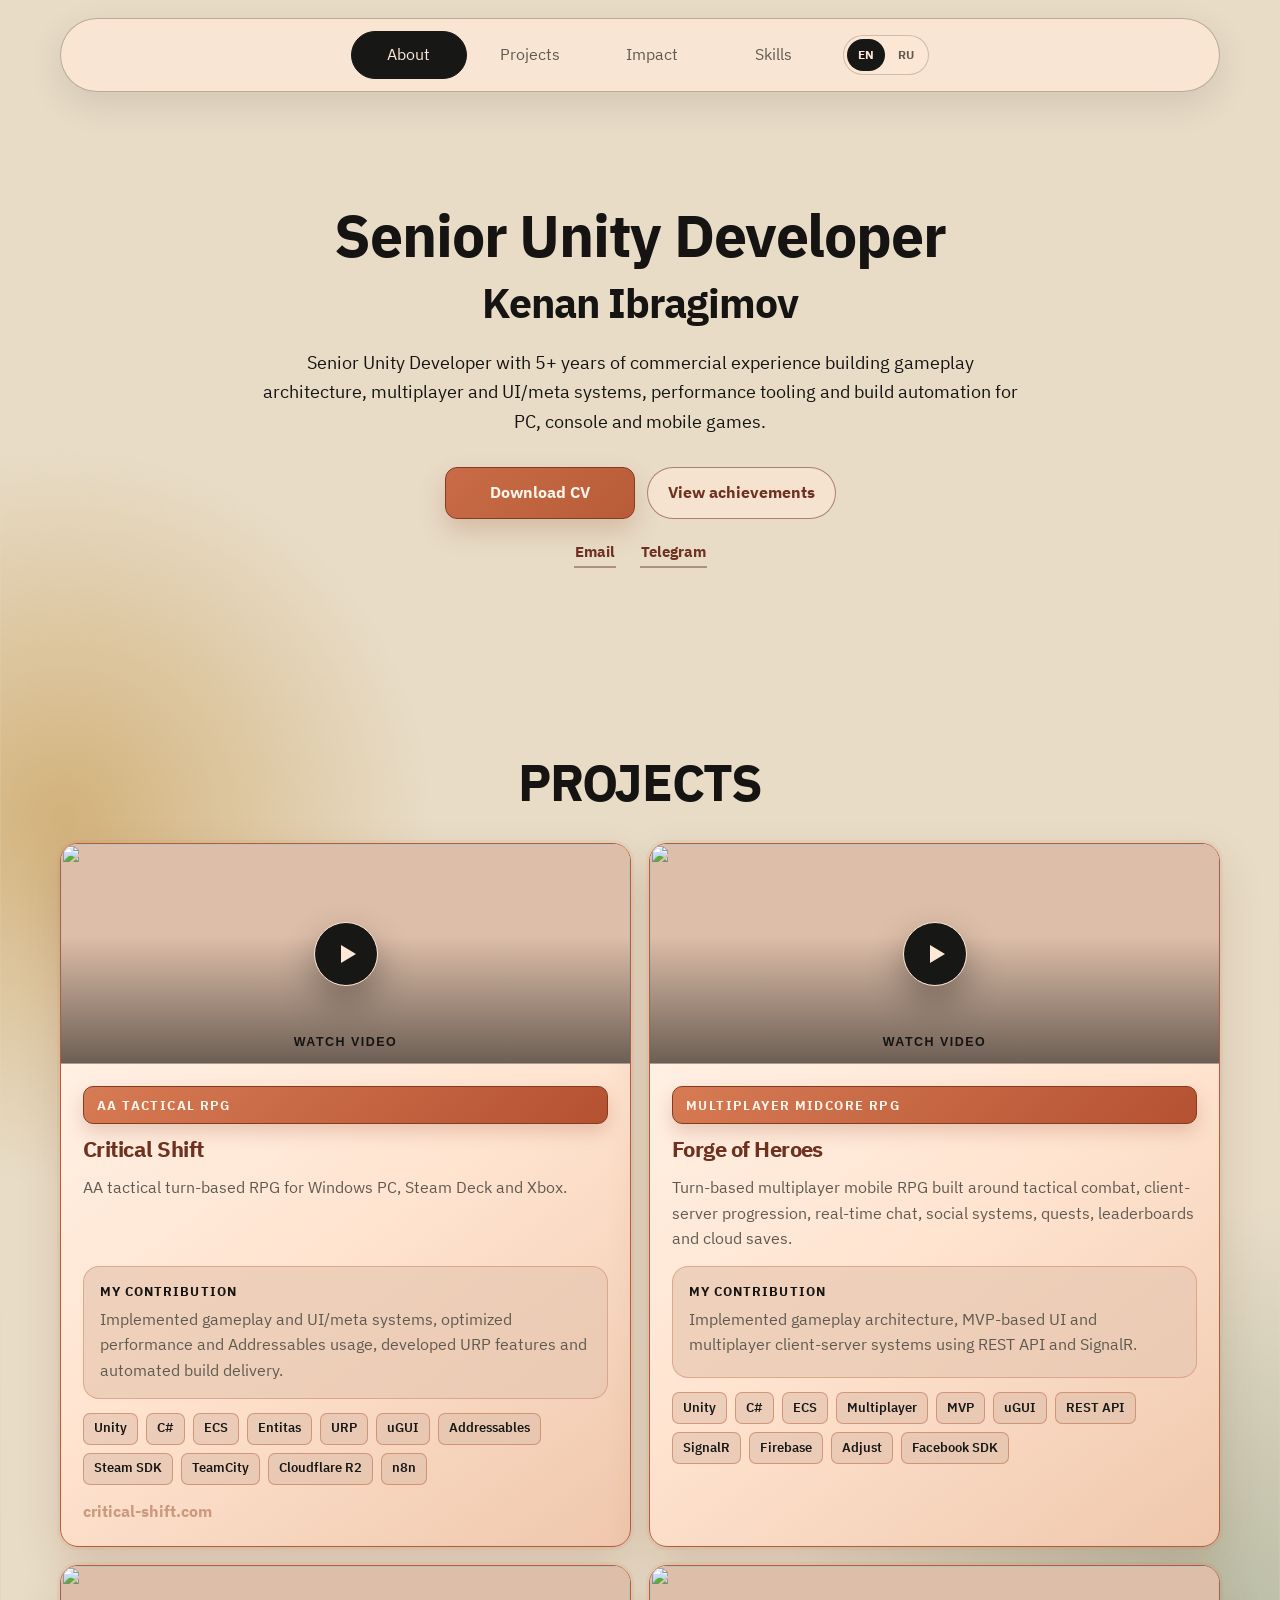
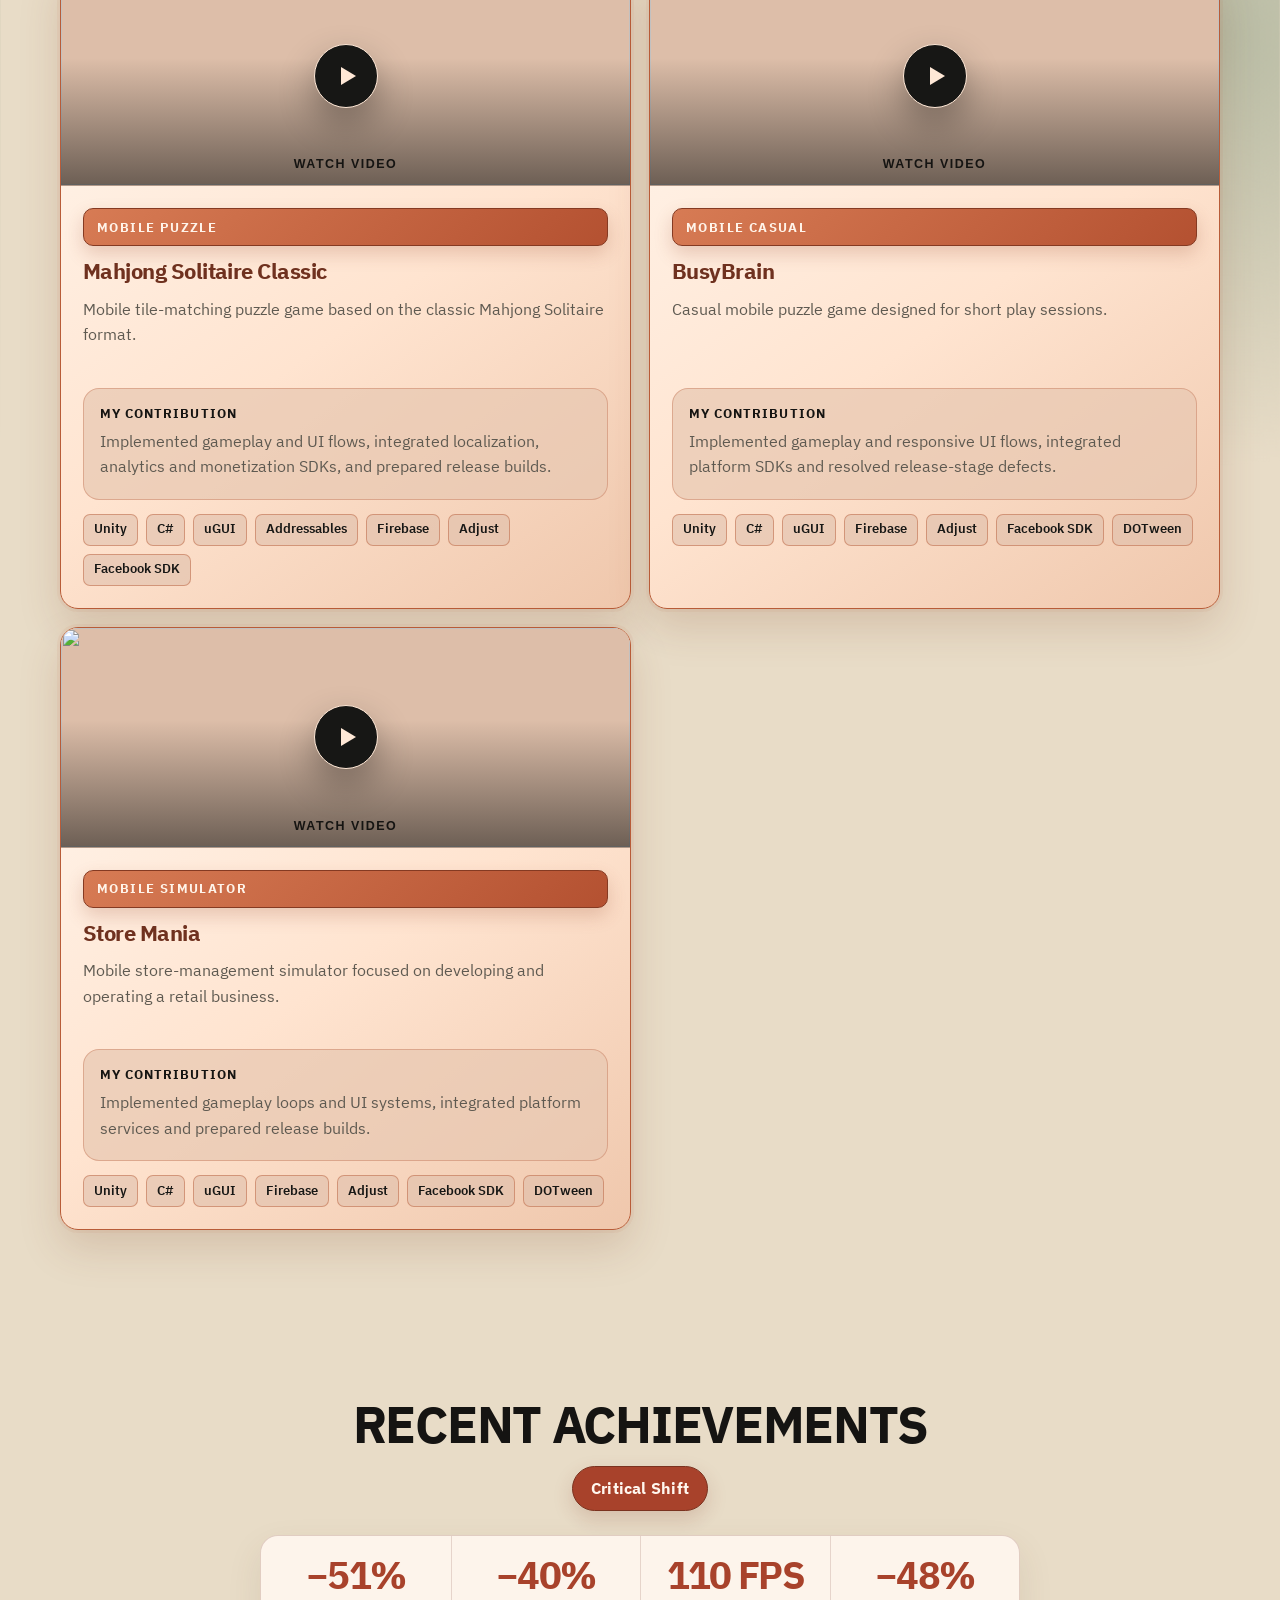
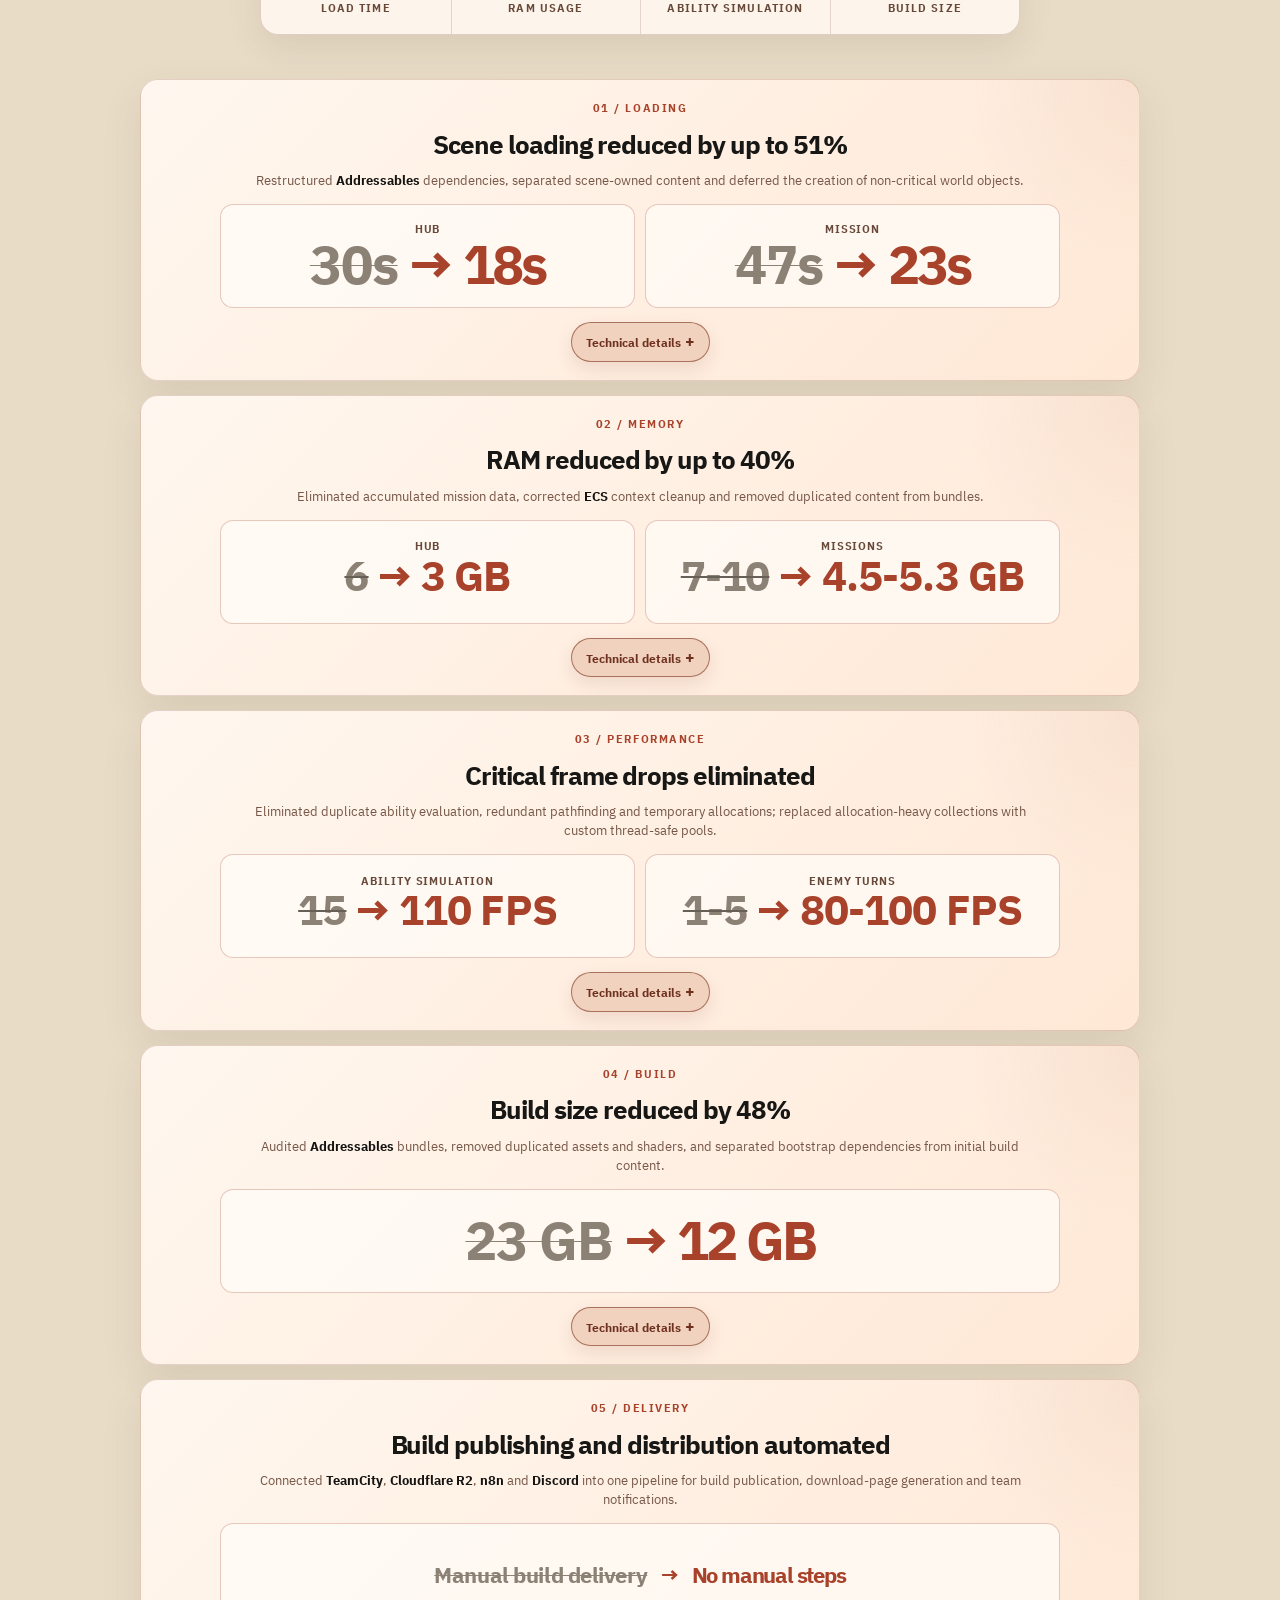
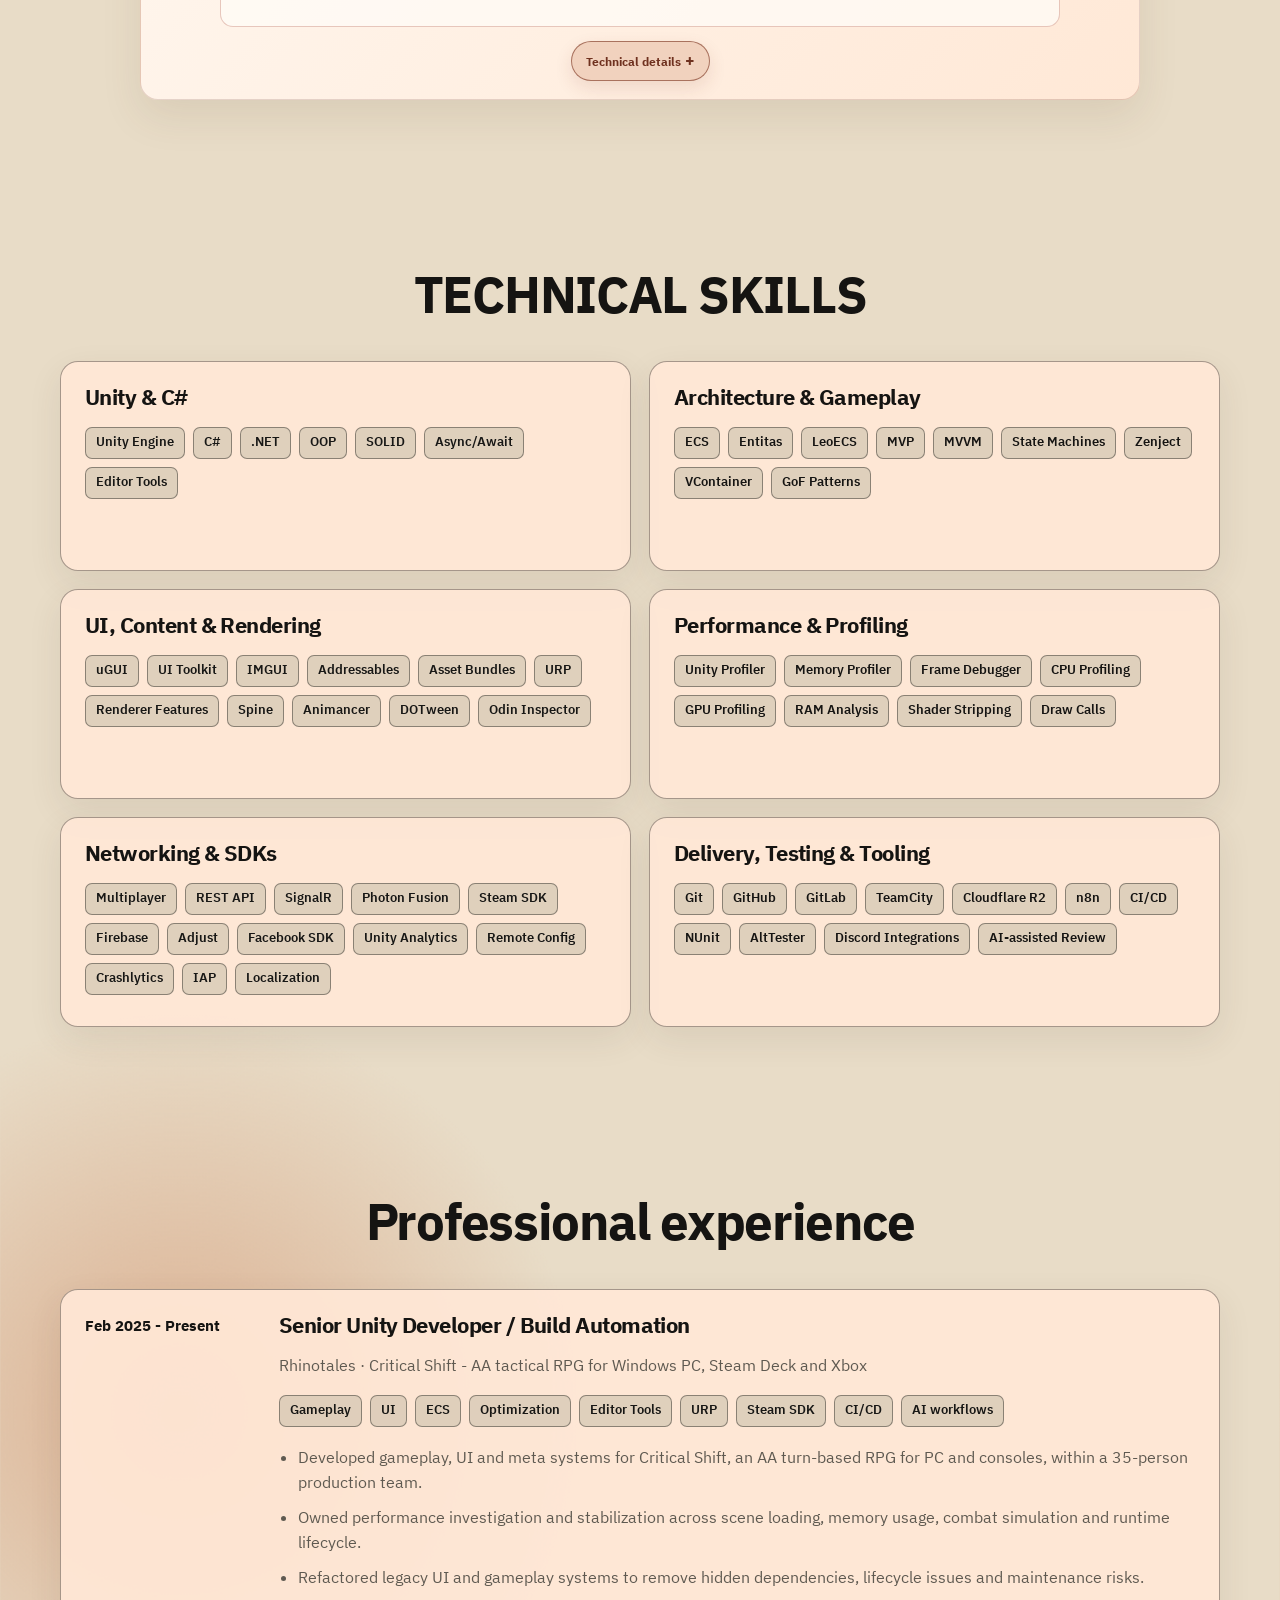
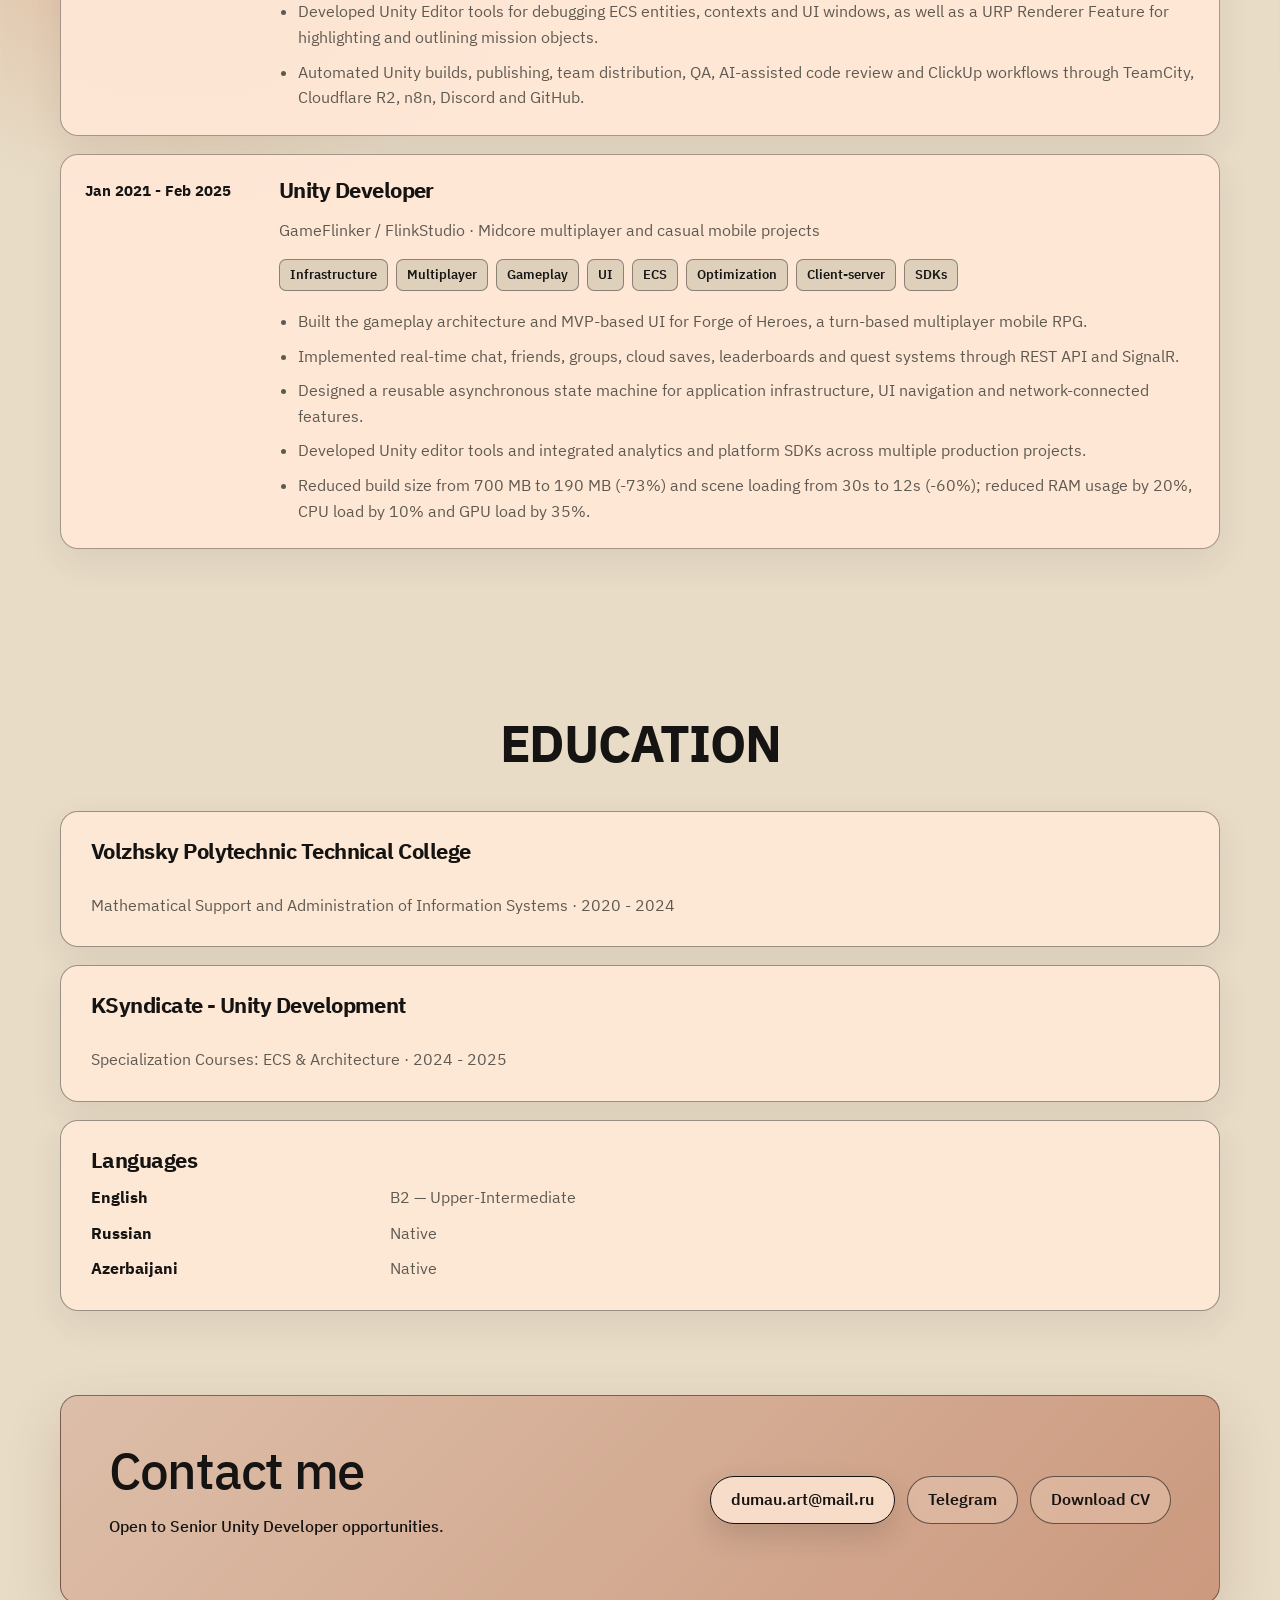
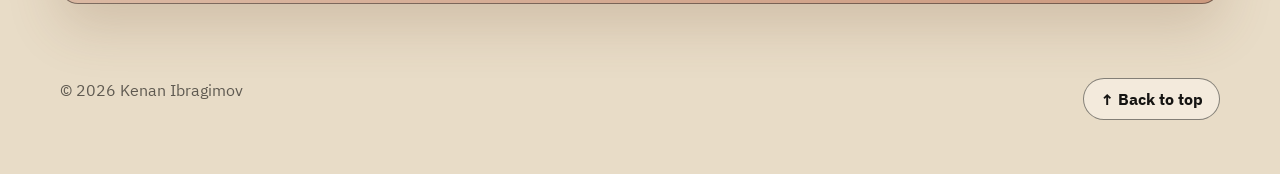
==== index.html @ 138da622 "Portfolio: Restore Kenan Ibragimov and refresh cached assets" ====
<!doctype html>
<html lang="en" class="theme-beige-prototype" data-preview="achievements">
<head>
  <meta charset="utf-8" />
  <meta name="viewport" content="width=device-width, initial-scale=1" />
  <meta name="description" content="Kenan Ibragimov - Senior Unity Developer / Build Automation portfolio." />
  <meta name="theme-color" content="#E8DCC7" />
  <meta property="og:type" content="website" />
  <meta property="og:url" content="https://shipzz.github.io/" />
  <meta property="og:title" content="Kenan Ibragimov - Senior Unity Developer / Build Automation" />
  <meta property="og:description" content="Kenan Ibragimov - Senior Unity Developer / Build Automation portfolio." />
  <meta property="og:image" content="https://shipzz.github.io/assets/social-preview-v2.png?v=4" />
  <meta property="og:image:type" content="image/png" />
  <meta property="og:image:alt" content="Kenan Ibragimov - Senior Unity Developer" />
  <meta property="og:image:width" content="1728" />
  <meta property="og:image:height" content="910" />
  <meta property="og:locale" content="en_US" />
  <meta name="twitter:card" content="summary_large_image" />
  <meta name="twitter:title" content="Kenan Ibragimov - Senior Unity Developer / Build Automation" />
  <meta name="twitter:description" content="Kenan Ibragimov - Senior Unity Developer / Build Automation portfolio." />
  <meta name="twitter:image" content="https://shipzz.github.io/assets/social-preview-v2.png?v=4" />
  <meta name="twitter:image:alt" content="Kenan Ibragimov - Senior Unity Developer" />
  <title>Kenan Ibragimov - Senior Unity Developer / Build Automation</title>
  <link rel="canonical" href="https://shipzz.github.io/" />
  <link rel="icon" href="assets/favicon.svg?v=2" type="image/svg+xml" />
  <script>document.documentElement.classList.add('motion-ready');</script>
  <link rel="stylesheet" href="assets/styles.css?v=68" />
  <link rel="stylesheet" href="previews/achievement-concept.css?v=6" />
  <link rel="stylesheet" href="previews/beige-prototype.css?v=55" />
  <script>
    const previewTheme = new URLSearchParams(window.location.search).get('theme');
    if (previewTheme === 'gamedev') {
      document.documentElement.classList.add('theme-gamedev-prototype');
      document.write('<link rel="stylesheet" href="previews/gamedev-prototype.css?v=3">');
    }
  </script>
  <script type="application/ld+json">
    {
      "@context": "https://schema.org",
      "@type": "Person",
      "name": "Kenan Ibragimov",
      "url": "https://shipzz.github.io/",
      "jobTitle": "Senior Unity Developer",
      "email": "mailto:dumau.art@mail.ru",
      "sameAs": [
        "https://t.me/dumrotation"
      ],
      "knowsAbout": [
        "Unity",
        "C#",
        "Gameplay architecture",
        "Performance optimization",
        "Addressables",
        "CI/CD"
      ]
    }
  </script>
</head>
<body>
  <div class="ambient-background" aria-hidden="true">
    <span class="ambient-orb ambient-orb-primary"></span>
    <span class="ambient-orb ambient-orb-secondary"></span>
    <span class="ambient-orb ambient-orb-tertiary"></span>
  </div>
  <div class="noise" aria-hidden="true"></div>
  <header class="site-header" data-reveal>
    <div class="header-actions">
      <nav class="nav" data-i18n-aria-label="aria.mainNav" aria-label="Main navigation">
        <a href="#top" data-i18n="nav.about">About</a>
        <a href="#projects" data-i18n="nav.projects">Projects</a>
        <a href="#cases" data-i18n="nav.impact">Impact</a>
        <a href="#skills" data-i18n="nav.skills">Skills</a>
      </nav>
      <div class="language-switch" data-i18n-aria-label="aria.languageSelector" aria-label="Language selector">
        <button class="language-button is-active" type="button" data-lang="en" aria-pressed="true">EN</button>
        <button class="language-button" type="button" data-lang="ru" aria-pressed="false">RU</button>
      </div>
    </div>
  </header>

  <main id="top">
    <section class="hero section" data-reveal>
      <div class="hero-copy">
        <p class="eyebrow" data-i18n="hero.eyebrow">Senior Unity Developer</p>
        <h1 data-i18n="hero.title">Kenan Ibragimov</h1>
        <p class="hero-text" data-i18n="hero.text">
          Senior Unity Developer with 5+ years of commercial experience building gameplay architecture, multiplayer and UI/meta systems, performance tooling and build automation for PC, console and mobile games.
        </p>
        <div class="hero-actions">
          <a class="button primary" href="Kenan_Ibragimov_Unity_Developer.pdf?v=10" download data-i18n="hero.pdfCta">Download CV</a>
          <a class="button ghost" href="#cases" data-i18n="hero.casesCta">View achievements</a>
        </div>
        <div class="hero-links" data-i18n-aria-label="aria.contactLinks" aria-label="Contact links">
          <a href="mailto:dumau.art@mail.ru" data-i18n="hero.emailCta">Email</a>
          <a href="https://t.me/dumrotation" target="_blank" rel="noreferrer">Telegram</a>
        </div>
      </div>
    </section>

    <section id="cases" class="section impact" data-reveal>
      <div class="section-heading centered">
        <h2 class="entrance-slide" data-i18n="impact.title">RECENT ACHIEVEMENTS</h2>
        <p class="achievement-project-context" data-i18n="impact.projectContext">Critical Shift</p>
      </div>
      <div class="achievement-summary-strip" aria-label="Selected performance results">
        <div><strong>&minus;51%</strong><span data-i18n="impact.summaryLoad">Load time</span></div>
        <div><strong>&minus;40%</strong><span data-i18n="impact.summaryMemory">RAM usage</span></div>
        <div><strong>110 FPS</strong><span data-i18n="impact.summaryAbility">Ability simulation</span></div>
        <div><strong>&minus;48%</strong><span data-i18n="impact.summaryBuild">Build size</span></div>
      </div>
      <div class="impact-list">
        <article class="impact-card warm entrance-flow">
          <h3 data-i18n="impact.loadTitle">Scene loading reduced by up to 51%</h3>
          <div class="metric-breakdown">
            <div>
              <span class="metric-context" data-i18n="impact.hubLabel">Hub</span>
              <strong><span class="metric-before">30s</span><span class="metric-arrow"> &rarr; </span><span class="metric-after">18s</span></strong>
            </div>
            <div>
              <span class="metric-context" data-i18n="impact.missionLabel">Mission</span>
              <strong><span class="metric-before">47s</span><span class="metric-arrow"> &rarr; </span><span class="metric-after">23s</span></strong>
            </div>
          </div>
          <p data-i18n="impact.loadText">Restructured Addressables dependencies, separated scene-owned content and deferred the creation of non-critical world objects.</p>
        </article>
        <article class="impact-card blue entrance-flow">
          <h3 data-i18n="impact.memoryTitle">RAM reduced by up to 40%</h3>
          <div class="metric-breakdown">
            <div>
              <span class="metric-context" data-i18n="impact.hubLabel">Hub</span>
              <strong><span class="metric-before">6</span><span class="metric-arrow"> &rarr; </span><span class="metric-after">3 GB</span></strong>
            </div>
            <div>
              <span class="metric-context" data-i18n="impact.missionsLabel">Missions</span>
              <strong><span class="metric-before">7-10</span><span class="metric-arrow"> &rarr; </span><span class="metric-after">4.5-5.3 GB</span></strong>
            </div>
          </div>
          <p data-i18n="impact.memoryText">Corrected mission lifecycle cleanup, removed retained object graphs and eliminated duplicated shaders and assets from bundles.</p>
        </article>
        <article class="impact-card lime entrance-flow">
          <h3 data-i18n="impact.fpsTitle">Critical frame drops eliminated</h3>
          <div class="metric-breakdown">
            <div>
              <span class="metric-context" data-i18n="impact.fpsAbilityLabel">Ability simulation</span>
              <strong><span class="metric-before">15</span><span class="metric-arrow"> &rarr; </span><span class="metric-after">110 FPS</span></strong>
            </div>
            <div>
              <span class="metric-context" data-i18n="impact.fpsEnemyLabel">Enemy turns</span>
              <strong><span class="metric-before">1-5</span><span class="metric-arrow"> &rarr; </span><span class="metric-after">80-100 FPS</span></strong>
            </div>
          </div>
          <p data-i18n="impact.fpsText">Eliminated duplicate ability evaluation, redundant pathfinding and temporary allocations; replaced allocation-heavy collections with custom thread-safe pools.</p>
        </article>
        <article class="impact-card violet entrance-flow">
          <h3 data-i18n="impact.sizeTitle">Build size reduced by 48%</h3>
          <div class="result-metric">
            <strong class="build-size-value"><span class="metric-before">23 GB</span><span class="metric-arrow"> &rarr; </span><span class="metric-after">12 GB</span></strong>
          </div>
          <p data-i18n="impact.sizeText">Audited Addressables bundles, removed duplicated assets and shaders, and separated bootstrap dependencies from initial build content.</p>
        </article>
        <article class="impact-card neutral entrance-flow">
          <h3 data-i18n="impact.deliveryTitle">Build publishing and distribution automated</h3>
          <div class="result-metric">
            <strong class="delivery-flow-metric"><span class="metric-before" data-i18n="impact.deliveryBefore">Manual build delivery</span><span class="metric-arrow"> &rarr; </span><span class="metric-after" data-i18n="impact.deliveryAfter">No manual steps</span></strong>
          </div>
          <p data-i18n="impact.deliveryText">Connected TeamCity, Cloudflare R2, n8n and Discord into one pipeline for build publication, download-page generation and team notifications.</p>
        </article>
      </div>

      <div id="case-studies" class="case-studies-inline">
        <div class="case-study-list">
        <article class="case-study-card entrance-flow">
          <div class="case-study-content">
            <div class="case-study-heading">
              <h3 data-i18n="cases.loadingTitle">Scene loading optimization</h3>
            </div>
            <dl class="case-study-details">
              <div><dt data-i18n="cases.problem">Problem</dt><dd data-i18n="cases.loadingProblem">Hub and mission loads pulled oversized dependency sets while enemies, loot and interactable objects were all created before the player needed them.</dd></div>
              <div><dt data-i18n="cases.solution">Engineering changes</dt><dd data-i18n="cases.loadingSolution">Separated scene content from shared resources, reorganized Addressables dependencies and configured independent asset packing. Deferred non-critical object creation until it was required near the player.</dd></div>
              <div><dt data-i18n="cases.result">Result</dt><dd data-i18n="cases.loadingResult">Hub loading dropped from 30s to 18s; mission loading from 47s to 23s.</dd></div>
            </dl>
          </div>
        </article>

        <article class="case-study-card entrance-flow">
          <div class="case-study-content">
            <div class="case-study-heading">
              <h3 data-i18n="cases.memoryTitle">Memory leak removal</h3>
            </div>
            <dl class="case-study-details">
              <div><dt data-i18n="cases.problem">Problem</dt><dd data-i18n="cases.memoryProblem">Data from completed missions was never released and accumulated on every subsequent mission entry. Static-event subscriptions, closures, references in global services and an undisposed ECS context retained the complete mission object graph.</dd></div>
              <div><dt data-i18n="cases.solution">Engineering changes</dt><dd data-i18n="cases.memorySolution">Traced retention paths with Memory Profiler, corrected subscriptions and lifecycle cleanup, disposed the mission context and removed duplicated shaders and assets from bundles.</dd></div>
              <div><dt data-i18n="cases.result">Result</dt><dd data-i18n="cases.memoryResult">Hub memory fell from 6 GB to 3 GB, and missions from 7-10 GB to 4.5-5.3 GB.</dd></div>
            </dl>
          </div>
        </article>

        <article class="case-study-card entrance-flow">
          <div class="case-study-content">
            <div class="case-study-heading">
              <h3 data-i18n="cases.performanceTitle">FPS stabilization</h3>
            </div>
            <dl class="case-study-details">
              <div><dt data-i18n="cases.problem">Problem</dt><dd data-i18n="cases.performanceProblem">Ability simulation repeated the same evaluation and allocations; enemy turns repeatedly recalculated abilities and pathfinding, producing severe frame stalls.</dd></div>
              <div><dt data-i18n="cases.solution">Engineering changes</dt><dd data-i18n="cases.performanceSolution">Removed duplicate calculations, reduced pathfinding calls, optimized pathfinding and replaced temporary collections with the project's custom thread-safe pools.</dd></div>
              <div><dt data-i18n="cases.result">Result</dt><dd data-i18n="cases.performanceResult">Ability simulation no longer collapsed from about 110 to 15 FPS; enemy turns no longer fell from 80-100 to 1-5 FPS.</dd></div>
            </dl>
          </div>
        </article>
        </div>
      </div>
    </section>

    <section id="projects" class="section project-grid" data-reveal>
      <div class="section-heading centered">
        <h2 class="entrance-slide projects-title-entrance" data-i18n="projects.title">PROJECTS</h2>
      </div>
      <div class="cards">
        <article class="project-card featured entrance-flip">
          <div class="project-media">
            <button class="video-poster" type="button" data-video-id="-Gy9umYo748" data-video-title="Critical Shift trailer" data-i18n-aria-label="projects.playCritical" aria-label="Watch video: Critical Shift trailer">
              <img src="https://i.ytimg.com/vi_webp/-Gy9umYo748/sddefault.webp" alt="" width="640" height="360" loading="lazy" />
              <span class="video-play" aria-hidden="true"></span>
              <span class="video-label" data-i18n="projects.watchVideo">Watch video</span>
            </button>
          </div>
          <div class="project-body">
            <span class="tag" data-i18n="projects.criticalTag">AA tactical RPG</span>
            <h3>Critical Shift</h3>
            <p data-i18n="projects.criticalText">AA tactical turn-based RPG for Windows PC, Steam Deck and Xbox.</p>
            <div class="project-contribution">
              <strong data-i18n="projects.contributionTitle">My contribution</strong>
              <p data-i18n="projects.criticalContribution">Implemented gameplay and UI/meta systems, optimized performance and Addressables usage, developed URP features and automated build delivery.</p>
            </div>
            <div class="stack-list" aria-label="Technology stack">
              <span>Unity</span><span>C#</span><span>ECS</span><span>Entitas</span><span>URP</span><span>uGUI</span><span>Addressables</span><span>Steam SDK</span><span>TeamCity</span><span>Cloudflare R2</span><span>n8n</span>
            </div>
            <a href="https://critical-shift.com" target="_blank" rel="noreferrer">critical-shift.com</a>
          </div>
        </article>
        <article class="project-card entrance-flip">
          <div class="project-media">
            <button class="video-poster" type="button" data-video-id="k9RWStDq2vw" data-video-title="Forge of Heroes gameplay video" data-i18n-aria-label="projects.playForge" aria-label="Watch video: Forge of Heroes gameplay">
              <img src="https://i.ytimg.com/vi/k9RWStDq2vw/sd2.jpg" alt="" width="640" height="360" loading="lazy" />
              <span class="video-play" aria-hidden="true"></span>
              <span class="video-label" data-i18n="projects.watchVideo">Watch video</span>
            </button>
          </div>
          <div class="project-body">
            <span class="tag" data-i18n="projects.forgeTag">Multiplayer midcore RPG</span>
            <h3>Forge of Heroes</h3>
            <p data-i18n="projects.forgeText">Turn-based multiplayer mobile RPG built around tactical combat, client-server progression, real-time chat, social systems, quests, leaderboards and cloud saves.</p>
            <div class="project-contribution">
              <strong data-i18n="projects.contributionTitle">My contribution</strong>
              <p data-i18n="projects.forgeContribution">Implemented gameplay architecture, MVP-based UI and multiplayer client-server systems using REST API and SignalR.</p>
            </div>
            <div class="stack-list" aria-label="Technology stack">
              <span>Unity</span><span>C#</span><span>ECS</span><span>Multiplayer</span><span>MVP</span><span>uGUI</span><span>REST API</span><span>SignalR</span><span>Firebase</span><span>Adjust</span><span>Facebook SDK</span>
            </div>
          </div>
        </article>
        <article class="project-card entrance-flip">
          <div class="project-media">
            <button class="video-poster" type="button" data-video-id="3GAcHCH5tuQ" data-video-title="Mahjong Solitaire Classic gameplay video" data-i18n-aria-label="projects.playMahjong" aria-label="Watch video: Mahjong Solitaire Classic gameplay">
              <img src="https://i.ytimg.com/vi_webp/3GAcHCH5tuQ/hqdefault.webp" alt="" width="640" height="360" loading="lazy" />
              <span class="video-play" aria-hidden="true"></span>
              <span class="video-label" data-i18n="projects.watchVideo">Watch video</span>
            </button>
          </div>
          <div class="project-body">
            <span class="tag" data-i18n="projects.mahjongTag">Mobile puzzle</span>
            <h3>Mahjong Solitaire Classic</h3>
            <p data-i18n="projects.mahjongText">Mobile tile-matching puzzle game based on the classic Mahjong Solitaire format.</p>
            <div class="project-contribution">
              <strong data-i18n="projects.contributionTitle">My contribution</strong>
              <p data-i18n="projects.mahjongContribution">Implemented gameplay and UI flows, integrated localization, analytics and monetization SDKs, and prepared release builds.</p>
            </div>
            <div class="stack-list" aria-label="Technology stack">
              <span>Unity</span><span>C#</span><span>uGUI</span><span>Addressables</span><span>Firebase</span><span>Adjust</span><span>Facebook SDK</span>
            </div>
          </div>
        </article>
        <article class="project-card entrance-flip">
          <div class="project-media">
            <button class="video-poster" type="button" data-video-id="BlyINW9U4Rc" data-video-start="1" data-video-title="BusyBrain gameplay video" data-i18n-aria-label="projects.playBusyBrain" aria-label="Watch video: BusyBrain gameplay">
              <img src="https://i.ytimg.com/vi/BlyINW9U4Rc/sddefault.jpg" alt="" width="640" height="360" loading="lazy" />
              <span class="video-play" aria-hidden="true"></span>
              <span class="video-label" data-i18n="projects.watchVideo">Watch video</span>
            </button>
          </div>
          <div class="project-body">
            <span class="tag" data-i18n="projects.busyBrainTag">Mobile casual</span>
            <h3>BusyBrain</h3>
            <p data-i18n="projects.busyBrainText">Casual mobile puzzle game designed for short play sessions.</p>
            <div class="project-contribution">
              <strong data-i18n="projects.contributionTitle">My contribution</strong>
              <p data-i18n="projects.busyBrainContribution">Implemented gameplay and responsive UI flows, integrated platform SDKs and resolved release-stage defects.</p>
            </div>
            <div class="stack-list" aria-label="Technology stack">
              <span>Unity</span><span>C#</span><span>uGUI</span><span>Firebase</span><span>Adjust</span><span>Facebook SDK</span><span>DOTween</span>
            </div>
          </div>
        </article>
        <article class="project-card entrance-flip">
          <div class="project-media">
            <button class="video-poster" type="button" data-video-id="nhAgMwbnf6w" data-video-title="Store Mania gameplay video" data-i18n-aria-label="projects.playStore" aria-label="Watch video: Store Mania gameplay">
              <img src="https://i.ytimg.com/vi/nhAgMwbnf6w/sddefault.jpg" alt="" width="640" height="360" loading="lazy" />
              <span class="video-play" aria-hidden="true"></span>
              <span class="video-label" data-i18n="projects.watchVideo">Watch video</span>
            </button>
          </div>
          <div class="project-body">
            <span class="tag" data-i18n="projects.storeTag">Mobile simulator</span>
            <h3>Store Mania</h3>
            <p data-i18n="projects.storeText">Mobile store-management simulator focused on developing and operating a retail business.</p>
            <div class="project-contribution">
              <strong data-i18n="projects.contributionTitle">My contribution</strong>
              <p data-i18n="projects.storeContribution">Implemented gameplay loops and UI systems, integrated platform services and prepared release builds.</p>
            </div>
            <div class="stack-list" aria-label="Technology stack">
              <span>Unity</span><span>C#</span><span>uGUI</span><span>Firebase</span><span>Adjust</span><span>Facebook SDK</span><span>DOTween</span>
            </div>
          </div>
        </article>
      </div>
    </section>

    <section id="skills" class="section skills-section" data-reveal>
      <div class="section-label">
        <h2 class="entrance-slide" data-i18n="skills.title">TECHNICAL SKILLS</h2>
      </div>
      <div class="skills-layout">
        <article class="entrance-spin">
          <h3 data-i18n="skills.foundationTitle">Unity & C#</h3>
          <div class="skill-highlights" aria-label="Key skills">
            <span>Unity Engine</span><span>C#</span><span>.NET</span><span>OOP</span><span>SOLID</span><span>Async/Await</span><span>Editor Tools</span>
          </div>
        </article>
        <article class="entrance-spin">
          <h3 data-i18n="skills.archTitle">Architecture & Gameplay</h3>
          <div class="skill-highlights" aria-label="Key skills">
            <span>ECS</span><span>Entitas</span><span>LeoECS</span><span>MVP</span><span>MVVM</span><span>State Machines</span><span>Zenject</span><span>VContainer</span><span>GoF Patterns</span>
          </div>
        </article>
        <article class="entrance-spin">
          <h3 data-i18n="skills.contentTitle">UI, Content & Rendering</h3>
          <div class="skill-highlights" aria-label="Key skills">
            <span>uGUI</span><span>UI Toolkit</span><span>IMGUI</span><span>Addressables</span><span>Asset Bundles</span><span>URP</span><span>Renderer Features</span><span>Spine</span><span>Animancer</span><span>DOTween</span><span>Odin Inspector</span>
          </div>
        </article>
        <article class="entrance-spin">
          <h3 data-i18n="skills.performanceTitle">Performance & Profiling</h3>
          <div class="skill-highlights" aria-label="Key skills">
            <span>Unity Profiler</span><span>Memory Profiler</span><span>Frame Debugger</span><span>CPU Profiling</span><span>GPU Profiling</span><span>RAM Analysis</span><span>Shader Stripping</span><span>Draw Calls</span>
          </div>
        </article>
        <article class="entrance-spin">
          <h3 data-i18n="skills.networkTitle">Networking & SDKs</h3>
          <div class="skill-highlights" aria-label="Key skills">
            <span>Multiplayer</span><span>REST API</span><span>SignalR</span><span>Photon Fusion</span><span>Steam SDK</span><span>Firebase</span><span>Adjust</span><span>Facebook SDK</span><span>Unity Analytics</span><span>Remote Config</span><span>Crashlytics</span><span>IAP</span><span>Localization</span>
          </div>
        </article>
        <article class="entrance-spin">
          <h3 data-i18n="skills.deliveryTitle">Delivery, Testing & Tooling</h3>
          <div class="skill-highlights" aria-label="Key skills">
            <span>Git</span><span>GitHub</span><span>GitLab</span><span>TeamCity</span><span>Cloudflare R2</span><span>n8n</span><span>CI/CD</span><span>NUnit</span><span>AltTester</span><span>Discord Integrations</span><span>AI-assisted Review</span>
          </div>
        </article>
      </div>
    </section>

    <section id="work" class="section split" data-reveal>
      <div class="section-label">
        <h2 class="entrance-slide" data-i18n="experience.title">Professional experience</h2>
      </div>
      <div class="timeline">
        <article class="timeline-item entrance-flow">
          <div class="timeline-date" data-i18n="experience.currentDate">Feb 2025 - Present</div>
          <div class="timeline-content">
            <h3 data-i18n="experience.currentRole">Senior Unity Developer / Build Automation</h3>
            <p class="muted" data-i18n="experience.currentCompany">Rhinotales · Critical Shift - AA tactical RPG for Windows PC, Steam Deck and Xbox</p>
            <div class="skill-highlights responsibility-highlights" aria-label="Key responsibility areas">
              <span>Gameplay</span><span>UI</span><span>ECS</span><span>Optimization</span><span>Editor Tools</span><span>URP</span><span>Steam SDK</span><span>CI/CD</span><span>AI workflows</span>
            </div>
            <ul>
              <li data-i18n="experience.currentItem1">Developed gameplay, UI and meta systems for Critical Shift, an AA turn-based RPG for PC and consoles, within a 35-person production team.</li>
              <li data-i18n="experience.currentItem2">Owned performance investigation and stabilization across scene loading, memory usage, combat simulation and runtime lifecycle.</li>
              <li data-i18n="experience.currentItem3">Refactored legacy UI and gameplay systems to remove hidden dependencies, lifecycle issues and maintenance risks.</li>
              <li data-i18n="experience.currentItem4">Developed Unity Editor tools for debugging ECS entities, contexts and UI windows, as well as a URP Renderer Feature for highlighting and outlining mission objects.</li>
              <li data-i18n="experience.currentItem5">Automated Unity builds, publishing, team distribution, QA, AI-assisted code review and ClickUp workflows through TeamCity, Cloudflare R2, n8n, Discord and GitHub.</li>
            </ul>
          </div>
        </article>

        <article class="timeline-item entrance-flow">
          <div class="timeline-date" data-i18n="experience.previousDate">Jan 2021 - Feb 2025</div>
          <div class="timeline-content">
            <h3 data-i18n="experience.previousRole">Unity Developer</h3>
            <p class="muted" data-i18n="experience.previousCompany">GameFlinker / FlinkStudio · Midcore multiplayer and casual mobile projects</p>
            <div class="skill-highlights responsibility-highlights" aria-label="Key responsibility areas">
              <span>Infrastructure</span><span>Multiplayer</span><span>Gameplay</span><span>UI</span><span>ECS</span><span>Optimization</span><span>Client-server</span><span>SDKs</span>
            </div>
            <ul>
              <li data-i18n="experience.previousItem1">Built the gameplay architecture and MVP-based UI for Forge of Heroes, a turn-based multiplayer mobile RPG.</li>
              <li data-i18n="experience.previousItem2">Implemented real-time chat, friends, groups, cloud saves, leaderboards and quest systems through REST API and SignalR.</li>
              <li data-i18n="experience.previousItem3">Designed a reusable asynchronous state machine for application infrastructure, UI navigation and network-connected features.</li>
              <li data-i18n="experience.previousItem4">Developed Unity editor tools and integrated analytics and platform SDKs across multiple production projects.</li>
              <li data-i18n="experience.previousItem5">Reduced build size from 700 MB to 190 MB (-73%) and scene loading from 30s to 12s (-60%); reduced RAM usage by 20%, CPU load by 10% and GPU load by 35%.</li>
            </ul>
          </div>
        </article>
      </div>
    </section>

    <section class="section education" data-reveal>
      <div>
        <h2 class="entrance-slide" data-i18n="education.title">EDUCATION</h2>
      </div>
      <div class="education-grid">
        <article class="entrance-flow">
          <h3 data-i18n="education.collegeTitle">Volzhsky Polytechnic Technical College</h3>
          <p data-i18n="education.collegeText">Mathematical Support and Administration of Information Systems · 2020 - 2024</p>
        </article>
        <article class="entrance-flow">
          <h3 data-i18n="education.ksTitle">KSyndicate - Unity Development</h3>
          <p data-i18n="education.ksText">Specialization Courses: ECS & Architecture · 2024 - 2025</p>
        </article>
        <article class="entrance-flow">
          <h3 data-i18n="education.languagesTitle">Languages</h3>
          <div class="language-list">
            <p><strong data-i18n="education.languageEnglish">English</strong><span data-i18n="education.levelEnglish">B2 — Upper-Intermediate</span></p>
            <p><strong data-i18n="education.languageRussian">Russian</strong><span data-i18n="education.levelRussian">Native</span></p>
            <p><strong data-i18n="education.languageAzerbaijani">Azerbaijani</strong><span data-i18n="education.levelAzerbaijani">Native</span></p>
          </div>
        </article>
      </div>
    </section>

    <section id="contact" class="section contact entrance-flow" data-reveal>
      <div>
        <h2 data-i18n="contact.title">Contact me</h2>
        <p class="muted" data-i18n="contact.text">Open to Senior Unity Developer opportunities.</p>
      </div>
      <div class="contact-actions">
        <a class="button primary" href="mailto:dumau.art@mail.ru">dumau.art@mail.ru</a>
        <a class="button ghost" href="https://t.me/dumrotation" target="_blank" rel="noreferrer">Telegram</a>
        <a class="button ghost" href="Kenan_Ibragimov_Unity_Developer.pdf?v=10" download data-i18n="hero.pdfCta">Download CV - EN</a>
      </div>
    </section>
  </main>

  <footer class="footer">
    <span>&copy; <span id="year"></span> Kenan Ibragimov</span>
    <a class="footer-back" href="#top" data-i18n="footer.back">Back to top</a>
  </footer>

  <script src="previews/achievement-concept.js?v=6"></script>
  <script src="assets/script.js?v=100"></script>
</body>
</html>
---- assets/styles.css ----
@font-face {
  font-family: "IBM Plex Sans";
  src: url("fonts/IBMPlexSans-Regular.woff2") format("woff2");
  font-display: swap;
  font-style: normal;
  font-weight: 400;
}

@font-face {
  font-family: "IBM Plex Sans";
  src: url("fonts/IBMPlexSans-Medium.woff2") format("woff2");
  font-display: swap;
  font-style: normal;
  font-weight: 500;
}

@font-face {
  font-family: "IBM Plex Sans";
  src: url("fonts/IBMPlexSans-SemiBold.woff2") format("woff2");
  font-display: swap;
  font-style: normal;
  font-weight: 600;
}

@font-face {
  font-family: "IBM Plex Sans";
  src: url("fonts/IBMPlexSans-Bold.woff2") format("woff2");
  font-display: swap;
  font-style: normal;
  font-weight: 700;
}

@font-face {
  font-family: "IBM Plex Serif";
  src: url("fonts/IBMPlexSerif-Medium.woff2") format("woff2");
  font-display: swap;
  font-style: normal;
  font-weight: 500;
}

:root {
  --bg: #111318;
  --panel: rgba(255, 255, 255, 0.065);
  --panel-strong: rgba(255, 255, 255, 0.105);
  --line: rgba(255, 255, 255, 0.14);
  --text: #f4f2ea;
  --muted: #a9abb4;
  --accent: #d8f275;
  --accent-2: #8ee6d1;
  --danger: #ff7b92;
  --shadow: 0 24px 80px rgba(0, 0, 0, 0.35);
  --radius: 26px;
  --max: 1160px;
}

* { box-sizing: border-box; }
html {
  min-height: 100%;
  scroll-behavior: auto;
  overscroll-behavior-y: none;
  background: #111318;
}
body {
  margin: 0;
  position: relative;
  isolation: isolate;
  overflow-x: hidden;
  font-family: "IBM Plex Sans", ui-sans-serif, system-ui, -apple-system, BlinkMacSystemFont, "Segoe UI", sans-serif;
  font-synthesis: none;
  color: var(--text);
  background:
    radial-gradient(circle at 12% 8%, rgba(216, 242, 117, 0.18), transparent 28rem),
    radial-gradient(circle at 86% 18%, rgba(142, 230, 209, 0.14), transparent 25rem),
    linear-gradient(135deg, #111318 0%, #181b24 42%, #0e1117 100%);
  line-height: 1.6;
  min-height: 100vh;
  min-height: 100dvh;
  overscroll-behavior-y: none;
}

a { color: inherit; text-decoration: none; }
h1, h2, h3, p, li, dd, dt, a, span { overflow-wrap: break-word; }

.ambient-background {
  position: fixed;
  z-index: -2;
  inset: 0;
  overflow: hidden;
  pointer-events: none;
  background:
    radial-gradient(circle at 18% 22%, rgba(216, 242, 117, 0.1), transparent 30%),
    radial-gradient(circle at 82% 32%, rgba(142, 230, 209, 0.1), transparent 28%),
    linear-gradient(135deg, rgba(17, 19, 24, 0.18), rgba(56, 43, 89, 0.16), rgba(17, 19, 24, 0.18));
}

.ambient-background::before {
  content: "";
  position: absolute;
  inset: -18%;
  opacity: 0.5;
  background:
    radial-gradient(circle at 20% 32%, rgba(216, 242, 117, 0.3), transparent 28%),
    radial-gradient(circle at 76% 45%, rgba(142, 230, 209, 0.3), transparent 30%),
    radial-gradient(circle at 52% 82%, rgba(175, 140, 255, 0.24), transparent 26%);
  will-change: transform, opacity;
  animation: ambient-gradient-flow 18s ease-in-out infinite alternate;
}

.ambient-background::after {
  content: "";
  position: absolute;
  inset: -30%;
  opacity: 0.16;
  background: conic-gradient(from 80deg at 50% 50%, #d8f275, #57b7ff, #a982ff, #8ee6d1, #d8f275);
  filter: blur(90px);
  animation: ambient-spectrum 24s linear infinite;
}

.ambient-orb {
  position: absolute;
  display: block;
  width: min(58vw, 760px);
  aspect-ratio: 1;
  border-radius: 50%;
  opacity: 0.18;
  mix-blend-mode: screen;
  will-change: transform, opacity;
  animation: ambient-pulse 8s ease-in-out infinite alternate;
}

body.is-scrolling .ambient-background::before,
body.is-scrolling .ambient-background::after,
body.is-scrolling .ambient-orb {
  animation-play-state: paused;
}

.ambient-orb-primary {
  top: 4%;
  left: -18%;
  transform: translate3d(0, var(--ambient-primary-y, 0), 0);
  background: radial-gradient(circle, rgba(216, 242, 117, 0.8) 0%, rgba(216, 242, 117, 0.18) 42%, transparent 70%);
}

.ambient-orb-secondary {
  top: 38%;
  right: -24%;
  transform: translate3d(0, var(--ambient-secondary-y, 0), 0);
  background: radial-gradient(circle, rgba(142, 230, 209, 0.8) 0%, rgba(74, 123, 255, 0.18) 44%, transparent 70%);
  animation-delay: -3s;
}

.ambient-orb-tertiary {
  bottom: -16%;
  left: 22%;
  width: min(46vw, 620px);
  transform: translate3d(var(--ambient-tertiary-x, 0), var(--ambient-tertiary-y, 0), 0);
  background: radial-gradient(circle, rgba(175, 140, 255, 0.72) 0%, rgba(142, 230, 209, 0.14) 46%, transparent 72%);
  animation-delay: -6s;
}

.cursor-particle-field {
  position: absolute;
  z-index: 2;
  inset: 0;
  overflow: hidden;
  contain: strict;
}

.cursor-particle {
  position: absolute;
  top: 0;
  left: 0;
  width: var(--particle-size);
  height: var(--particle-size);
  border: 1px solid rgba(var(--particle-color), 0.13);
  border-radius: 50%;
  opacity: var(--particle-opacity);
  background:
    radial-gradient(circle at 34% 30%, rgba(255, 255, 255, 0.22), transparent 18%),
    radial-gradient(circle at 48% 52%, rgba(var(--particle-color), 0.24), rgba(var(--particle-color), 0.045) 52%, transparent 74%);
  box-shadow:
    inset 0 0 22px rgba(var(--particle-color), 0.1),
    0 0 28px rgba(var(--particle-color), 0.08);
  mix-blend-mode: screen;
  will-change: transform;
}

@keyframes ambient-gradient-flow {
  0% { transform: translate3d(-2%, -1%, 0) scale(1); opacity: 0.4; }
  50% { transform: translate3d(3%, 2%, 0) scale(1.05); opacity: 0.58; }
  100% { transform: translate3d(-1%, 4%, 0) scale(1.02); opacity: 0.46; }
}

@keyframes ambient-spectrum {
  to { rotate: 360deg; }
}

@keyframes ambient-pulse {
  from { opacity: 0.12; }
  to { opacity: 0.24; }
}

.noise {
  position: fixed;
  inset: 0;
  pointer-events: none;
  opacity: 0.38;
  background-image: linear-gradient(rgba(255,255,255,0.035) 1px, transparent 1px), linear-gradient(90deg, rgba(255,255,255,0.035) 1px, transparent 1px);
  background-size: 42px 42px;
  mask-image: linear-gradient(to bottom, black, transparent 85%);
}

main, .site-header, .footer { position: relative; z-index: 1; }
main { display: flex; flex-direction: column; }
.hero { order: 1; }
#projects { order: 2; }
#cases { order: 3; }
#skills { order: 4; }
#work { order: 5; }
.education { order: 6; }
#contact { order: 7; }

:focus-visible {
  outline: 3px solid var(--accent);
  outline-offset: 4px;
}

.site-header {
  position: sticky;
  top: var(--header-top, 18px);
  z-index: 10;
  width: min(var(--header-width, min(var(--max), calc(100% - 32px))), 100%);
  margin: var(--header-margin-top, 18px) auto 0;
  padding: var(--header-padding-y, 12px) var(--header-padding-x, 14px);
  display: flex;
  align-items: center;
  justify-content: center;
  gap: var(--header-gap, 18px);
  border: 1px solid var(--line);
  border-radius: var(--header-radius-top, 999px) var(--header-radius-top, 999px) var(--header-radius-bottom, 999px) var(--header-radius-bottom, 999px);
  background: rgba(17, 19, 24, var(--header-background-alpha, 0.74));
  backdrop-filter: blur(18px);
  box-shadow: var(--shadow);
  transition: box-shadow 180ms ease;
}

.brand {
  display: flex;
  align-items: center;
  gap: 10px;
  max-width: var(--brand-max-width, 260px);
  max-height: var(--brand-max-height, 42px);
  overflow: hidden;
  opacity: var(--brand-opacity, 1);
  transform: translateY(var(--brand-translate-y, 0));
  font-weight: 800;
  letter-spacing: -0.02em;
}
.brand-mark {
  width: 42px;
  height: 42px;
  display: grid;
  place-items: center;
  border-radius: 50%;
  color: #111318;
  background: linear-gradient(135deg, var(--accent), var(--accent-2));
  font-size: 0.86rem;
}
.brand-text { white-space: nowrap; }

.header-actions { display: flex; width: min(100%, var(--actions-width, 620px)); align-items: center; justify-content: center; gap: var(--actions-gap, 12px); }
.nav { display: flex; width: min(100%, var(--nav-width, 480px)); max-width: 100%; gap: var(--nav-gap, 6px); align-items: center; justify-content: center; }
.nav a { flex: 1 1 0; text-align: center; }
.nav a {
  padding: var(--nav-padding-y, 10px) var(--nav-padding-x, 14px);
  border: 1px solid transparent;
  border-radius: 999px;
  color: var(--muted);
  font-size: var(--nav-font-size, 1rem);
  transition: color 240ms ease, background 240ms ease, border-color 240ms ease, box-shadow 240ms ease;
}
.nav a:hover { color: var(--text); background: var(--panel); }
.nav a.is-active {
  color: #111318;
  border-color: rgba(216, 242, 117, 0.92);
  background: var(--accent);
  box-shadow: 0 0 0 4px rgba(216, 242, 117, 0.12);
}
.language-switch {
  display: inline-grid;
  grid-template-columns: repeat(2, 1fr);
  gap: 2px;
  max-width: var(--language-max-width, 100px);
  max-height: var(--language-max-height, 40px);
  overflow: hidden;
  padding: var(--language-padding-y, 3px) 3px;
  border: var(--language-border-width, 1px) solid var(--line);
  border-radius: 999px;
  opacity: var(--language-opacity, 1);
  transform: translateY(var(--language-translate-y, 0));
  background: var(--panel);
}
.language-button {
  min-width: 38px;
  height: 32px;
  padding: 0 10px;
  border: 0;
  border-radius: 999px;
  color: var(--muted);
  background: transparent;
  cursor: pointer;
  font: inherit;
  font-size: 0.78rem;
  font-weight: 900;
  transition: 180ms ease;
}
.language-button:hover { color: var(--text); }
.language-button.is-active { color: #111318; background: var(--accent); }

body.is-header-collapsed .site-header {
  justify-content: center;
  box-shadow: 0 12px 34px rgba(0, 0, 0, 0.18);
}
body.is-header-collapsed .brand {
  pointer-events: none;
}
body.is-header-collapsed .nav {
  justify-content: center;
}

.section { width: min(var(--max), calc(100% - 32px)); margin: 0 auto; padding: 84px 0; }
.section.compact { padding: 30px 0 76px; }
section[id] { scroll-margin-top: 86px; }

.hero {
  min-height: 580px;
  display: grid;
  place-items: center;
  padding-top: 96px;
  text-align: center;
}
.hero-copy { max-width: 850px; margin: 0 auto; }
.eyebrow { margin: 0 0 14px; color: var(--accent); text-transform: uppercase; letter-spacing: 0.16em; font-size: 0.78rem; font-weight: 800; }
.hero .eyebrow {
  margin-bottom: 16px;
  color: var(--accent);
  font-size: clamp(2.55rem, 4.6vw, 4.25rem);
  font-weight: 950;
  line-height: 0.98;
  letter-spacing: -0.055em;
  text-transform: none;
}

h1, h2, h3 { margin: 0; line-height: 1.05; letter-spacing: -0.045em; }
h1 { font-size: clamp(2.7rem, 5.2vw, 4.9rem); max-width: 850px; }
.hero h1 { font-size: clamp(2rem, 3.2vw, 3rem); letter-spacing: -0.035em; }
h2 { font-size: clamp(2rem, 4vw, 3.5rem); }
h3 { font-size: 1.35rem; letter-spacing: -0.025em; }

.hero-text { max-width: 760px; color: var(--muted); font-size: 1.12rem; margin: 24px auto 0; }
.hero-actions, .contact-actions { display: flex; flex-wrap: wrap; gap: 12px; margin-top: 34px; }
.hero-actions { justify-content: center; }
.hero-links {
  display: flex;
  flex-wrap: wrap;
  justify-content: center;
  gap: 10px 22px;
  margin-top: 20px;
  color: var(--muted);
  font-size: 0.92rem;
  font-weight: 750;
}
.hero-links a { border-bottom: 1px solid transparent; transition: color 180ms ease, border-color 180ms ease; }
.hero-links a:hover { color: var(--accent); border-color: currentColor; }
.button {
  display: inline-flex;
  align-items: center;
  justify-content: center;
  min-height: 48px;
  padding: 0 20px;
  border-radius: 999px;
  border: 1px solid var(--line);
  font-weight: 800;
  transition: 190ms ease;
}
.button.primary { background: var(--text); color: #111318; border-color: var(--text); }
.button.ghost { background: var(--panel); color: var(--text); }
.button:hover { transform: translateY(-2px); }

.status-card {
  width: 100%;
  max-width: 930px;
  border: 1px solid var(--line);
  border-radius: var(--radius);
  overflow: hidden;
  background: linear-gradient(180deg, var(--panel-strong), rgba(255,255,255,0.035));
  box-shadow: var(--shadow);
  transform: none;
}
.terminal-bar { height: 48px; display: flex; align-items: center; gap: 8px; padding: 0 18px; border-bottom: 1px solid var(--line); }
.terminal-bar span { width: 11px; height: 11px; border-radius: 50%; background: var(--muted); opacity: 0.7; }
.terminal-bar span:first-child { background: var(--danger); }
.terminal-bar span:nth-child(2) { background: var(--accent); }
.terminal-bar span:nth-child(3) { background: var(--accent-2); }
.profile-panel { padding: 30px; }
.profile-panel h2 { font-size: clamp(1.9rem, 4vw, 3.2rem); max-width: 420px; }
.panel-kicker {
  margin: 0 0 10px;
  color: var(--accent-2);
  font-size: 0.78rem;
  font-weight: 900;
  letter-spacing: 0.14em;
  text-transform: uppercase;
}
.profile-panel dl { display: grid; gap: 14px; margin: 28px 0 0; }
.profile-panel dl div {
  display: grid;
  grid-template-columns: minmax(150px, 0.32fr) minmax(0, 1fr);
  gap: 22px;
  align-items: baseline;
  padding-top: 14px;
  border-top: 1px solid var(--line);
}
.profile-panel dt {
  min-width: 0;
  color: var(--accent);
  font-size: 0.76rem;
  font-weight: 900;
  letter-spacing: 0.1em;
  text-transform: uppercase;
}
.profile-panel dd { min-width: 0; margin: 0; color: var(--text); font-weight: 700; }

.metrics { display: grid; grid-template-columns: repeat(4, 1fr); gap: 14px; }
.metrics article {
  padding: 22px;
  min-height: 164px;
  display: flex;
  flex-direction: column;
  justify-content: space-between;
  border: 1px solid var(--line);
  border-radius: 22px;
  background: var(--panel);
}
.metrics strong { font-size: 2.4rem; line-height: 1; letter-spacing: -0.05em; color: var(--accent); }
.metrics strong.is-long { font-size: clamp(1.55rem, 2.1vw, 2rem); line-height: 1.08; letter-spacing: -0.035em; }
.metrics span { color: var(--muted); }

.split { display: grid; grid-template-columns: 0.62fr 1.38fr; gap: 52px; align-items: start; }
.section-label { position: sticky; top: 116px; }
.timeline { display: grid; gap: 16px; }
.timeline-item {
  display: grid;
  grid-template-columns: 170px minmax(0, 1fr);
  gap: 24px;
  padding: 24px;
  border: 1px solid rgba(216, 242, 117, 0.22);
  border-radius: var(--radius);
  background: linear-gradient(135deg, rgba(255,255,255,0.085), rgba(142,230,209,0.055));
}
.timeline-date { color: var(--accent-2); font-weight: 800; font-size: 0.92rem; }
.timeline-content { min-width: 0; }
.timeline-content h3 { color: var(--text); }
.responsibility-highlights { margin-top: 16px; }
.muted { color: var(--muted); }
ul { margin: 18px 0 0; padding-left: 1.2rem; color: var(--muted); }
li + li { margin-top: 9px; }

.section-heading { display: flex; justify-content: space-between; gap: 24px; align-items: end; margin-bottom: 28px; }
.section-heading.centered { display: block; max-width: 820px; margin: 0 auto 34px; text-align: center; }
.section-heading h2 { max-width: 760px; }
.section-heading.centered h2 { margin: 0 auto; }
.section-intro { max-width: 680px; margin: 18px auto 0; color: var(--muted); font-size: 1.02rem; }
.section-heading.narrow { display: block; max-width: 820px; }
.cards { display: grid; grid-template-columns: repeat(2, 1fr); gap: 18px; }
.project-card {
  min-width: 0;
  min-height: 460px;
  padding: 0;
  display: flex;
  flex-direction: column;
  border: 1px solid var(--line);
  border-radius: var(--radius);
  background: var(--panel);
  overflow: hidden;
}
.project-card.featured { background: linear-gradient(135deg, rgba(216,242,117,0.16), rgba(255,255,255,0.055)); }
.project-body { padding: 22px; display: grid; gap: 14px; }
.project-card p { color: var(--muted); margin: 0; }
.project-card a { color: var(--accent); font-weight: 800; }
.project-media {
  position: relative;
  height: 220px;
  border-bottom: 1px solid var(--line);
  background: #151923;
  overflow: hidden;
}
.project-media img {
  width: 100%;
  height: 100%;
  object-fit: cover;
  display: block;
  filter: saturate(1.04) contrast(1.02);
}
.project-media iframe {
  width: 100%;
  height: 100%;
  border: 0;
  display: block;
}
.video-poster {
  position: relative;
  width: 100%;
  height: 100%;
  padding: 0;
  border: 0;
  overflow: hidden;
  color: var(--text);
  background: #090b10;
  cursor: pointer;
}
.video-poster::after {
  content: "";
  position: absolute;
  inset: 0;
  background: linear-gradient(to top, rgba(8, 10, 15, 0.78), transparent 62%);
  transition: background 180ms ease;
}
.video-poster img { transition: transform 420ms cubic-bezier(0.22, 1, 0.36, 1), filter 240ms ease; }
.video-poster:hover img { transform: scale(1.035); filter: saturate(1.12) contrast(1.04); }
.video-poster:hover::after { background: linear-gradient(to top, rgba(8, 10, 15, 0.65), rgba(216, 242, 117, 0.06)); }
.video-play {
  position: absolute;
  z-index: 2;
  top: 50%;
  left: 50%;
  width: 64px;
  height: 64px;
  display: grid;
  place-items: center;
  border: 1px solid rgba(255, 255, 255, 0.68);
  border-radius: 50%;
  color: #111318;
  background: rgba(216, 242, 117, 0.94);
  box-shadow: 0 16px 36px rgba(0, 0, 0, 0.32);
  transform: translate(-50%, -50%);
  transition: transform 180ms ease, box-shadow 180ms ease;
}
.video-play::before {
  content: "";
  width: 0;
  height: 0;
  margin-left: 5px;
  border-top: 9px solid transparent;
  border-bottom: 9px solid transparent;
  border-left: 15px solid currentColor;
}
.video-poster:hover .video-play { transform: translate(-50%, -50%) scale(1.08); box-shadow: 0 18px 42px rgba(216, 242, 117, 0.2); }
.video-label {
  position: absolute;
  z-index: 2;
  right: 18px;
  bottom: 14px;
  left: 18px;
  color: var(--text);
  font-size: 0.78rem;
  font-weight: 900;
  letter-spacing: 0.12em;
  text-align: center;
  text-transform: uppercase;
}
.project-contribution {
  padding: 14px 16px;
  border: 1px solid rgba(216, 242, 117, 0.22);
  border-radius: 16px;
  background: rgba(216, 242, 117, 0.055);
}
.project-contribution strong { display: block; margin-bottom: 5px; color: var(--accent); font-size: 0.82rem; text-transform: uppercase; letter-spacing: 0.08em; }
.project-contribution p { font-size: 0.93rem; }
.stack-list { display: flex; flex-wrap: wrap; gap: 8px; }
.stack-list span {
  display: inline-flex;
  align-items: center;
  min-height: 32px;
  padding: 0 10px;
  border: 1px solid rgba(216, 242, 117, 0.56);
  border-radius: 999px;
  color: var(--accent);
  background: rgba(216, 242, 117, 0.08);
  font-size: 0.8rem;
  font-weight: 900;
}
.tag { color: var(--accent-2); font-size: 0.8rem; font-weight: 900; text-transform: uppercase; letter-spacing: 0.12em; }

.impact-list { display: grid; grid-template-columns: repeat(2, minmax(0, 1fr)); gap: 18px; margin-top: 30px; }
.achievement-summary-strip { display: none; }
.impact-card {
  min-width: 0;
  padding: 24px;
  height: 340px;
  display: flex;
  flex-direction: column;
  justify-content: flex-start;
  gap: 18px;
  border-radius: 22px;
  border: 1px solid var(--line);
  background: rgba(255,255,255,0.045);
}
.impact-card:last-child {
  grid-column: 1 / -1;
  width: calc((100% - 18px) / 2);
  justify-self: center;
}
.impact-card.warm { background: linear-gradient(135deg, rgba(216,242,117,0.16), rgba(255,255,255,0.045)); }
.impact-card.teal { background: linear-gradient(135deg, rgba(142,230,209,0.18), rgba(255,255,255,0.045)); }
.impact-card.blue { background: linear-gradient(135deg, rgba(122,170,255,0.2), rgba(255,255,255,0.045)); }
.impact-card.lime { background: linear-gradient(135deg, rgba(216,242,117,0.2), rgba(142,230,209,0.08)); }
.impact-card.violet { background: linear-gradient(135deg, rgba(175,140,255,0.2), rgba(255,255,255,0.045)); }
.impact-card.neutral { background: linear-gradient(135deg, rgba(255,255,255,0.105), rgba(255,255,255,0.035)); }
.impact-list h3 { margin: 0; font-size: 1.35rem; }
.impact-list p { margin: 0; color: var(--muted); }
.metric-breakdown { display: grid; grid-template-columns: repeat(2, minmax(0, 1fr)); gap: 10px; }
.metric-breakdown.three-column-metrics { grid-template-columns: repeat(3, minmax(0, 1fr)); }
.metric-breakdown.three-column-metrics > div { padding-inline: 10px; }
.impact-card:not(:last-child) > .metric-breakdown,
.impact-card:not(:last-child) > .result-metric { min-height: 112px; }
.metric-breakdown > div, .result-metric {
  padding: 14px;
  border: 1px solid rgba(216, 242, 117, 0.26);
  border-radius: 16px;
  background: rgba(17, 19, 24, 0.2);
}
.metric-breakdown > div { display: grid; gap: 5px; }
.metric-context {
  color: var(--accent-2);
  font-size: 0.74rem;
  font-weight: 900;
  letter-spacing: 0.1em;
  text-transform: uppercase;
}
.metric-breakdown strong, .result-metric strong {
  max-width: 100%;
  color: var(--accent);
  font-size: clamp(1.15rem, 1.55vw, 1.35rem);
  font-weight: 950;
  line-height: 1.04;
  letter-spacing: -0.04em;
  white-space: normal;
  overflow-wrap: normal;
}
.metric-breakdown small, .result-metric span { color: var(--text); font-size: 0.82rem; font-weight: 850; }
.result-metric { display: flex; flex-direction: column; align-items: flex-start; gap: 8px; }

html[lang="ru"] .section-heading h2,
html[lang="ru"] .section-label h2 {
  font-size: clamp(1.85rem, 3.5vw, 3.2rem);
  overflow-wrap: anywhere;
}
html[lang="ru"] .impact-card { height: 360px; }
html[lang="ru"] .impact-list h3,
html[lang="ru"] .case-study-heading h3,
html[lang="ru"] .project-card h3,
html[lang="ru"] .timeline-content {
  overflow-wrap: anywhere;
  hyphens: auto;
}
html[lang="ru"] .impact-list h3 { font-size: 1.25rem; }

.case-studies-inline {
  margin-top: 72px;
  padding-top: 72px;
  border-top: 1px solid rgba(216, 242, 117, 0.18);
  scroll-margin-top: 96px;
}
.case-study-list { display: grid; gap: 18px; }
.case-study-card {
  min-width: 0;
  display: grid;
  grid-template-columns: 1fr;
  gap: 28px;
  padding: 30px;
  border: 1px solid rgba(216, 242, 117, 0.22);
  border-radius: var(--radius);
  background: linear-gradient(135deg, rgba(255,255,255,0.085), rgba(142,230,209,0.045));
  box-shadow: inset 0 1px 0 rgba(255, 255, 255, 0.04);
}
.case-study-number {
  color: rgba(216, 242, 117, 0.34);
  font-size: clamp(3.4rem, 7vw, 6.4rem);
  font-weight: 950;
  line-height: 0.8;
  letter-spacing: -0.08em;
}
.case-study-content { min-width: 0; display: grid; gap: 24px; }
.case-study-heading { max-width: 760px; }
.case-study-heading .eyebrow { margin-bottom: 10px; }
.case-study-heading h3 { font-size: clamp(1.45rem, 2.6vw, 2.25rem); }
.case-study-details { display: grid; grid-template-columns: repeat(3, minmax(0, 1fr)); gap: 18px; margin: 0; }
.case-study-details div { min-width: 0; padding-left: 16px; border-left: 2px solid rgba(216, 242, 117, 0.4); }
.case-study-details dt { margin-bottom: 7px; color: var(--accent-2); font-size: 0.76rem; font-weight: 900; letter-spacing: 0.1em; text-transform: uppercase; }
.case-study-details dd { margin: 0; color: var(--muted); }
.skills-section { display: block; }
.skills-section .section-label {
  position: static;
  max-width: 860px;
  margin: 0 auto 40px;
  text-align: center;
}
.skills-section .section-label h2 { max-width: 780px; margin: 0 auto; }
.skills-layout { display: grid; grid-template-columns: repeat(2, minmax(0, 1fr)); gap: 18px; }
.skills-layout article, .education-grid article {
  min-width: 0;
  padding: 24px;
  border: 1px solid var(--line);
  border-radius: var(--radius);
  background: var(--panel);
}
.skills-layout article {
  min-height: 210px;
  display: flex;
  flex-direction: column;
  align-items: flex-start;
  justify-content: flex-start;
  gap: 18px;
  border-radius: 22px;
  border-color: rgba(216, 242, 117, 0.22);
  background: linear-gradient(135deg, rgba(255,255,255,0.085), rgba(216,242,117,0.055));
}
.skills-layout h3 {
  color: var(--text);
}
.skills-layout p, .education-grid p { color: var(--muted); margin-bottom: 0; }
.skill-highlights {
  display: flex;
  flex-wrap: wrap;
  gap: 8px;
  align-items: center;
}
.skill-highlights span {
  display: inline-flex;
  align-items: center;
  min-height: 32px;
  padding: 0 10px;
  border: 1px solid rgba(216, 242, 117, 0.56);
  border-radius: 999px;
  color: var(--accent);
  background: rgba(216, 242, 117, 0.08);
  font-size: 0.8rem;
  font-weight: 900;
}

.education { display: grid; grid-template-columns: 0.6fr 1.4fr; gap: 52px; }
.education-grid { display: grid; gap: 16px; }

#work, .education { display: block; }
#work .section-label,
.education > div:first-child {
  position: static;
  max-width: 860px;
  margin: 0 auto 40px;
  text-align: center;
}
#work .section-label h2,
.education > div:first-child h2 { max-width: 780px; margin: 0 auto; }
#work .timeline { grid-template-columns: 1fr; gap: 18px; }
.education-grid { grid-template-columns: 1fr; gap: 18px; }
.education-grid article { min-height: 0; display: flex; flex-direction: column; justify-content: flex-start; gap: 14px; padding: 28px 30px; border-radius: 22px; }
.language-list { display: grid; gap: 10px; }
.language-list p {
  margin: 0;
  display: grid;
  grid-template-columns: minmax(140px, 0.35fr) minmax(0, 1fr);
  gap: 20px;
  align-items: baseline;
}
.language-list strong { color: var(--text); }
.language-list span { color: var(--muted); }

.contact {
  margin-bottom: 40px;
  padding: 48px;
  display: grid;
  grid-template-columns: 1fr auto;
  gap: 28px;
  align-items: center;
  border: 1px solid var(--line);
  border-radius: calc(var(--radius) + 8px);
  background: linear-gradient(135deg, rgba(216,242,117,0.16), rgba(142,230,209,0.1));
  box-shadow: var(--shadow);
}
.contact h2 { max-width: 740px; }
.contact-actions { justify-content: flex-end; margin-top: 0; }

.impact-card,
.case-study-card,
.project-card,
.skills-layout article,
.timeline-item,
.education-grid article,
.contact {
  transition:
    transform 240ms cubic-bezier(0.22, 1, 0.36, 1),
    border-color 240ms ease,
    background-color 240ms ease,
    box-shadow 240ms ease;
}

@media (hover: hover) and (pointer: fine) {
  .impact-card:hover,
  .case-study-card:hover,
  .project-card:hover,
  .skills-layout article:hover,
  .timeline-item:hover,
  .education-grid article:hover,
  .contact:hover {
    transform: translateY(-6px);
    border-color: rgba(216, 242, 117, 0.42);
    box-shadow: 0 22px 48px rgba(0, 0, 0, 0.24);
  }

  .project-card:hover { background-color: var(--panel-strong); }
}

.footer {
  width: min(var(--max), calc(100% - 32px));
  margin: 0 auto;
  padding: 34px 0 54px;
  display: flex;
  justify-content: space-between;
  color: var(--muted);
}
.footer a { color: var(--text); }
.footer .footer-back {
  display: inline-flex;
  align-items: center;
  justify-content: center;
  min-height: 42px;
  padding: 0 16px;
  border: 1px solid var(--accent);
  border-radius: 999px;
  color: var(--accent);
  background: rgba(216, 242, 117, 0.06);
  font-weight: 900;
  transition: 190ms ease;
}
.footer .footer-back:hover {
  color: #111318;
  background: var(--accent);
  transform: translateY(-2px);
}

[data-reveal] { opacity: 0; transform: translateY(12px); transition: opacity 360ms ease, transform 360ms ease; }
[data-reveal].is-visible { opacity: 1; transform: translateY(0); }
.contact[data-reveal].is-visible {
  transition:
    transform 240ms cubic-bezier(0.22, 1, 0.36, 1),
    border-color 240ms ease,
    background-color 240ms ease,
    box-shadow 240ms ease;
}
[data-i18n] { transition: opacity 170ms ease, transform 170ms ease; }
body.is-language-changing [data-i18n] { opacity: 0; transform: translateY(5px); }

.motion-ready [data-i18n].entrance-slide {
  opacity: 0;
  transform: translate3d(0, 14px, 0);
  transition:
    opacity 340ms ease,
    transform 340ms cubic-bezier(0.22, 1, 0.36, 1);
  will-change: opacity, transform;
}
.motion-ready [data-i18n].entrance-slide.is-entered {
  opacity: 1;
  transform: translate3d(0, 0, 0);
}
.motion-ready .project-card.entrance-flip,
.motion-ready .skills-layout article.entrance-spin {
  opacity: 0;
  transform: translate3d(0, 14px, 0);
  transition:
    opacity 340ms ease var(--entrance-delay, 0ms),
    transform 340ms cubic-bezier(0.22, 1, 0.36, 1) var(--entrance-delay, 0ms),
    border-color 240ms ease,
    background-color 240ms ease,
    box-shadow 240ms ease;
  will-change: opacity, transform;
}
.motion-ready .project-card.entrance-flip.is-entered,
.motion-ready .skills-layout article.entrance-spin.is-entered {
  opacity: 1;
  transform: translate3d(0, 0, 0);
}

.motion-ready .entrance-flow {
  opacity: 0;
  transform: translate3d(0, 14px, 0);
  transition:
    opacity 340ms ease var(--flow-entrance-delay, 0ms),
    transform 340ms cubic-bezier(0.22, 1, 0.36, 1) var(--flow-entrance-delay, 0ms),
    border-color 240ms ease,
    background-color 240ms ease,
    box-shadow 240ms ease;
}
.motion-ready .entrance-flow.is-entered {
  opacity: 1;
  transform: translate3d(0, 0, 0);
}
.motion-ready .project-card.entrance-flip.entrance-settled {
  transition:
    transform 240ms cubic-bezier(0.22, 1, 0.36, 1),
    border-color 240ms ease,
    background-color 240ms ease,
    box-shadow 240ms ease;
  will-change: auto;
}

@media (hover: hover) and (pointer: fine) {
  .motion-ready .project-card.entrance-flip.entrance-settled:hover {
    transform: translateY(-6px);
  }
}

@media (prefers-reduced-motion: reduce) {
  html { scroll-behavior: auto; }
  .ambient-background::before, .ambient-background::after, .ambient-orb { animation: none; }
  .cursor-particle-field { display: none; }
  .ambient-orb { transform: none; }
  [data-reveal], [data-reveal].is-visible { opacity: 1; transform: none; transition: none; }
  .impact-card,
  .case-study-card,
  .project-card,
  .skills-layout article,
  .timeline-item,
  .education-grid article,
  .contact[data-reveal].is-visible { transition: none; }
  .impact-card:hover,
  .case-study-card:hover,
  .project-card:hover,
  .skills-layout article:hover,
  .timeline-item:hover,
  .education-grid article:hover,
  .contact:hover { transform: none; }
  [data-i18n] { transition: none; }
  body.is-language-changing [data-i18n] { opacity: 1; transform: none; }
  .motion-ready [data-i18n].entrance-slide,
  .motion-ready [data-i18n].entrance-slide.is-entered,
  .motion-ready .entrance-flow,
  .motion-ready .entrance-flow.is-entered,
  .motion-ready .skills-layout article.entrance-spin,
  .motion-ready .skills-layout article.entrance-spin.is-entered,
  .motion-ready .project-card.entrance-flip,
  .motion-ready .project-card.entrance-flip.is-entered {
    opacity: 1;
    filter: none;
    transform: none;
    transition: none;
  }
}

@media (max-width: 980px) {
  .hero, .split, .skills-section, .education, .contact { grid-template-columns: 1fr; }
  .section-label { position: static; }
  .metrics { grid-template-columns: repeat(2, 1fr); }
  .cards { grid-template-columns: repeat(2, 1fr); }
  .impact-list { grid-template-columns: 1fr; }
  .impact-card,
  .impact-card:last-child {
    grid-column: auto;
    width: auto;
    height: auto;
    min-height: 0;
  }
  html[lang="ru"] .impact-card { height: auto; }
  .skills-layout { grid-template-columns: repeat(2, 1fr); }
  .case-study-details { grid-template-columns: 1fr; }
  .contact-actions { justify-content: flex-start; }
}

@media (max-width: 700px) {
  section[id] { scroll-margin-top: 64px; }
  html, body { background-color: #111318; }
  main { padding-top: 112px; }
  .ambient-background, .noise { display: none; }
  .site-header {
    position: fixed;
    top: 12px;
    right: 16px;
    left: 16px;
    width: auto;
    margin: 0;
    padding: 9px 12px;
    gap: 8px;
    align-items: stretch;
    flex-direction: column;
    border-radius: 26px;
    transform: none;
    background: rgba(17, 19, 24, 0.94);
    -webkit-backdrop-filter: none;
    backdrop-filter: none;
    max-height: 108px;
    overflow: hidden;
    transition:
      max-height 360ms cubic-bezier(0.22, 1, 0.36, 1),
      padding 360ms cubic-bezier(0.22, 1, 0.36, 1),
      background-color 260ms ease,
      border-color 260ms ease,
      box-shadow 260ms ease;
  }
  .brand {
    max-width: 260px;
    max-height: 42px;
    opacity: 1;
    transform: translateY(0);
    transition:
      opacity 420ms ease,
      transform 560ms cubic-bezier(0.22, 1, 0.36, 1),
      max-width 560ms cubic-bezier(0.22, 1, 0.36, 1),
      max-height 560ms cubic-bezier(0.22, 1, 0.36, 1);
    will-change: opacity, transform, max-width, max-height;
  }
  .header-actions {
    width: auto;
    align-items: stretch;
    flex-direction: column;
    gap: 7px;
    transition: gap 300ms cubic-bezier(0.22, 1, 0.36, 1);
  }
  .nav { display: grid; grid-template-columns: repeat(4, 1fr); }
  .nav a {
    text-align: center;
    padding: 7px 4px;
    font-size: 0.82rem;
    transition:
      color 180ms ease,
      background 180ms ease,
      border-color 180ms ease,
      box-shadow 180ms ease;
  }
  .nav a.is-active {
    color: #f4f2ea;
    border-color: rgba(216, 242, 117, 0.48);
    background: rgba(216, 242, 117, 0.18);
    box-shadow: inset 0 0 0 1px rgba(216, 242, 117, 0.2);
  }
  .language-switch {
    width: 88px;
    max-width: 88px;
    max-height: 32px;
    align-self: center;
    padding: 2px;
    border-width: 1px;
    opacity: 1;
    transform: translateY(0);
    transition:
      opacity 220ms ease,
      transform 300ms cubic-bezier(0.22, 1, 0.36, 1),
      max-height 300ms cubic-bezier(0.22, 1, 0.36, 1),
      padding 300ms cubic-bezier(0.22, 1, 0.36, 1),
      border-width 300ms cubic-bezier(0.22, 1, 0.36, 1),
      border-color 220ms ease;
    will-change: opacity, transform;
  }
  .language-button { min-width: 36px; height: 26px; padding: 0 7px; font-size: 0.72rem; }
  body.is-mobile-header-compact .site-header {
    max-height: 54px;
    padding-block: 7px;
    background: rgba(17, 19, 24, 0.96);
    border-color: rgba(255, 255, 255, 0.1);
    box-shadow: 0 12px 34px rgba(0, 0, 0, 0.18);
  }
  body.is-mobile-header-compact .brand {
    max-width: 0;
    max-height: 0;
    opacity: 0;
    transform: translateY(-8px);
    pointer-events: none;
  }
  body.is-mobile-header-compact .header-actions {
    min-width: 0;
    flex-direction: row;
    align-items: center;
    gap: 5px;
  }
  body.is-mobile-header-compact .language-switch {
    width: 70px;
    min-width: 70px;
    max-width: 70px;
    max-height: 32px;
    opacity: 1;
    transform: none;
    padding: 2px;
    border-width: 1px;
    pointer-events: auto;
  }
  body.is-mobile-header-compact .nav { width: 100%; gap: 3px; }
  body.is-mobile-header-compact .nav a {
    min-width: 0;
    padding-inline: 2px;
    font-size: clamp(0.58rem, 2.5vw, 0.7rem);
    color: rgba(244, 242, 234, 0.72);
  }
  body.is-mobile-header-compact .language-button {
    min-width: 29px;
    padding-inline: 4px;
  }
  body.is-mobile-header-compact .nav a.is-active {
    color: #f4f2ea;
    border-color: rgba(216, 242, 117, 0.5);
    background: rgba(216, 242, 117, 0.18);
    box-shadow: inset 0 0 0 1px rgba(216, 242, 117, 0.18);
  }
  .hero { padding-top: 70px; }
  .hero .eyebrow { font-size: clamp(2.4rem, 11vw, 3rem); }
  .section { padding: 62px 0; }
  .hero { min-height: 560px; }
  .metrics, .cards, .impact-list, .skills-layout { grid-template-columns: 1fr; }
  .impact-card { height: auto; min-height: 0; }
  .impact-card:last-child { grid-column: auto; width: auto; }
  .metric-breakdown,
  .metric-breakdown.three-column-metrics,
  .education-grid { grid-template-columns: 1fr; }
  .skills-layout article { min-height: 0; }
  .education-grid article { min-height: 0; }
  .language-list p { grid-template-columns: 1fr; gap: 3px; }
  .project-card.featured { grid-column: auto; }
  .project-card { min-height: auto; }
  .project-media { height: 190px; }
  .case-studies-inline { margin-top: 52px; padding-top: 52px; scroll-margin-top: 72px; }
  .case-study-card { grid-template-columns: 1fr; gap: 20px; padding: 24px; }
  .case-study-number { font-size: 3.4rem; }
  .case-study-details { gap: 16px; }
  .timeline-item { grid-template-columns: 1fr; }
  .contact { padding: 28px; }
  .footer { flex-direction: column; gap: 10px; }
  .hero h1 { font-size: 2.05rem; }
  .profile-panel dl div { grid-template-columns: 1fr; gap: 4px; }
}
---- previews/achievement-concept.css ----
html[data-preview="achievements"] #cases {
  width: min(1160px, calc(100% - 32px));
}

html[data-preview="achievements"] #cases .section-heading.centered {
  margin-bottom: 48px;
}

html[data-preview="achievements"] .achievement-concept-layout,
html[data-preview="achievements"] .achievement-primary-stack {
  display: grid;
  gap: 24px;
}

html[data-preview="achievements"] .achievement-combined-card {
  width: 100%;
  height: auto;
  min-height: 0;
  padding: 30px;
  gap: 22px;
  border-radius: 26px;
  background:
    radial-gradient(circle at 50% 0%, rgba(216, 242, 117, 0.1), transparent 34%),
    linear-gradient(135deg, rgba(255,255,255,0.085), rgba(142,230,209,0.05));
}

html[data-preview="achievements"] .achievement-combined-card > h3 {
  max-width: 860px;
  margin: 0 auto;
  text-align: center;
  font-size: clamp(1.4rem, 2.3vw, 1.9rem);
  line-height: 1.15;
}

html[data-preview="achievements"] .achievement-combined-card > .metric-breakdown {
  width: min(820px, 100%);
  min-height: 0;
  margin: 0 auto;
}

html[data-preview="achievements"] .achievement-combined-card > .metric-breakdown > div {
  min-height: 132px;
  align-content: center;
  justify-items: center;
  padding: 18px;
  text-align: center;
  background: rgba(17, 19, 24, 0.28);
}

html[data-preview="achievements"] .achievement-combined-card .metric-context {
  text-align: center;
}

html[data-preview="achievements"] .achievement-combined-card .metric-breakdown strong {
  max-width: 100%;
  font-size: clamp(1rem, 2.05vw, 1.65rem);
  letter-spacing: -0.025em;
  white-space: nowrap;
}

html[data-preview="achievements"] .achievement-summary {
  max-width: 820px;
  margin: 0 auto;
  text-align: center;
  line-height: 1.65;
}

html[data-preview="achievements"] .achievement-inline-details {
  display: grid;
  grid-template-columns: repeat(3, minmax(0, 1fr));
  gap: 0;
  margin-top: 6px;
  padding-top: 26px;
  border-top: 1px solid rgba(216, 242, 117, 0.2);
}

html[data-preview="achievements"] .achievement-inline-details > div {
  min-width: 0;
  padding: 4px 24px;
  border-left: 1px solid rgba(216, 242, 117, 0.25);
}

html[data-preview="achievements"] .achievement-inline-details > div:first-child {
  border-left: 0;
  padding-left: 4px;
}

html[data-preview="achievements"] .achievement-inline-details > div:last-child {
  padding-right: 4px;
}

html[data-preview="achievements"] .achievement-inline-details dt {
  margin-bottom: 10px;
  color: var(--accent-2);
  font-size: 0.72rem;
  font-weight: 950;
  letter-spacing: 0.1em;
  text-transform: uppercase;
}

html[data-preview="achievements"] .achievement-inline-details dd {
  margin: 0;
  color: var(--muted);
  font-size: 0.9rem;
  line-height: 1.65;
}

html[data-preview="achievements"] .achievement-inline-details > div:last-child dd {
  color: var(--text);
}

html[data-preview="achievements"] .achievement-secondary-grid {
  display: grid;
  grid-template-columns: 1fr;
  gap: 24px;
}

html[data-preview="achievements"] .achievement-secondary-card,
html[data-preview="achievements"] .impact-card:last-child.achievement-secondary-card {
  grid-column: auto;
  width: 100%;
  height: auto;
  min-height: 320px;
  justify-self: stretch;
  padding: 30px;
  border-radius: 26px;
}

html[data-preview="achievements"] .achievement-secondary-card > h3 {
  text-align: center;
  font-size: clamp(1.4rem, 2.3vw, 1.9rem);
}

html[data-preview="achievements"] .achievement-secondary-card > .result-metric {
  width: min(820px, 100%);
  min-height: 132px;
  margin: 0 auto;
  align-items: center;
  justify-content: center;
  text-align: center;
}

html[data-preview="achievements"] .achievement-secondary-card > .result-metric strong {
  max-width: 100%;
  font-size: clamp(1.1rem, 2.15vw, 1.75rem);
  letter-spacing: -0.025em;
  white-space: nowrap;
}

html[data-preview="achievements"] .achievement-secondary-card > .result-metric strong[data-i18n="impact.deliveryMetric"] {
  font-size: clamp(0.72rem, 1.75vw, 1.42rem);
}

html[data-preview="achievements"] .achievement-secondary-card > p {
  max-width: 500px;
  margin: 0 auto;
  text-align: center;
}

html[data-preview="achievements"] .achievement-project-context {
  width: fit-content;
  margin: 14px auto 0;
  color: var(--muted);
  font-weight: 800;
}

html[data-preview="achievements"] .inline-tech-highlight {
  color: var(--text);
  font-weight: 800;
}

html[data-preview="achievements"] .inline-metric-highlight {
  color: var(--accent);
  font-weight: 900;
  font-variant-numeric: tabular-nums;
  white-space: nowrap;
}

@media (max-width: 760px) {
  html[data-preview="achievements"] #cases .section-heading.centered {
    margin-bottom: 34px;
  }

  html[data-preview="achievements"] .achievement-concept-layout,
  html[data-preview="achievements"] .achievement-primary-stack,
  html[data-preview="achievements"] .achievement-secondary-grid {
    gap: 16px;
  }

  html[data-preview="achievements"] .achievement-combined-card {
    padding: 24px 18px;
    gap: 18px;
    border-radius: 22px;
  }

  html[data-preview="achievements"] .achievement-combined-card > .metric-breakdown,
  html[data-preview="achievements"] .achievement-combined-card > .metric-breakdown.three-column-metrics,
  html[data-preview="achievements"] .achievement-secondary-grid,
  html[data-preview="achievements"] .achievement-inline-details {
    grid-template-columns: 1fr;
  }

  html[data-preview="achievements"] .achievement-inline-details {
    gap: 0;
    padding-top: 12px;
  }

  html[data-preview="achievements"] .achievement-inline-details > div,
  html[data-preview="achievements"] .achievement-inline-details > div:first-child,
  html[data-preview="achievements"] .achievement-inline-details > div:last-child {
    padding: 18px 0;
    border-left: 0;
    border-top: 1px solid rgba(216, 242, 117, 0.18);
  }

  html[data-preview="achievements"] .achievement-inline-details > div:first-child {
    border-top: 0;
  }

  html[data-preview="achievements"] .achievement-secondary-card,
  html[data-preview="achievements"] .impact-card:last-child.achievement-secondary-card {
    height: auto;
    min-height: 0;
    padding: 24px 18px;
  }
}
---- previews/beige-prototype.css ----
.theme-beige-prototype {
  --palette-terracotta: #CB997E;
  --palette-peach: #DDBEA9;
  --palette-cream: #FFE8D6;
  --palette-sage: #B7B7A4;
  --palette-olive: #A5A58D;
  --metric-highlight: #B34C26;
  --bg: #FFE8D6;
  --panel: rgba(255, 232, 214, 0.9);
  --panel-strong: #FFE8D6;
  --line: rgba(22, 21, 18, 0.22);
  --text: #151412;
  --muted: #5f5a51;
  --accent: #CB997E;
  --accent-2: #A5A58D;
  --shadow: 0 18px 46px rgba(58, 48, 35, 0.13);
  --radius: 18px;
  color-scheme: light;
  background: #FFE8D6;
}

.theme-beige-prototype body {
  display: flow-root;
  color: var(--text);
  background:
    radial-gradient(circle at 5% 10%, rgba(192, 142, 58, 0.54), transparent 23rem),
    radial-gradient(circle at 95% 20%, rgba(139, 157, 131, 0.52), transparent 27rem),
    radial-gradient(circle at 14% 76%, rgba(198, 107, 61, 0.4), transparent 25rem),
    #E8DCC7;
}

.theme-beige-prototype .ambient-background {
  display: none;
}

.theme-beige-prototype .noise {
  display: none;
}

.theme-beige-prototype .ambient-background::before {
  opacity: 0.46;
  background:
    radial-gradient(circle at 22% 30%, rgba(198, 107, 61, 0.48), transparent 25%),
    radial-gradient(circle at 76% 46%, rgba(139, 157, 131, 0.5), transparent 27%),
    radial-gradient(circle at 48% 84%, rgba(192, 142, 58, 0.48), transparent 25%);
}

.theme-beige-prototype .ambient-background::after {
  opacity: 0.1;
  background: conic-gradient(from 70deg at 50% 50%, #E8DCC7, #8B9D83, #C66B3D, #C08E3A, #E8DCC7);
  filter: blur(72px) saturate(1.2);
}

.theme-beige-prototype .ambient-orb {
  opacity: 0.2;
  filter: saturate(1.25);
  mix-blend-mode: normal;
}

.theme-beige-prototype .ambient-orb-primary {
  background: radial-gradient(circle, rgba(96, 108, 56, 0.64) 0%, rgba(96, 108, 56, 0.16) 46%, transparent 72%);
}

.theme-beige-prototype .ambient-orb-secondary {
  background: radial-gradient(circle, rgba(198, 107, 61, 0.58) 0%, rgba(198, 107, 61, 0.14) 46%, transparent 72%);
}

.theme-beige-prototype .ambient-orb-tertiary {
  background: radial-gradient(circle, rgba(192, 142, 58, 0.56) 0%, rgba(192, 142, 58, 0.14) 46%, transparent 72%);
}

.theme-beige-prototype .cursor-particle {
  opacity: 0.34;
  filter: grayscale(1) sepia(0.28);
  mix-blend-mode: multiply;
  border-color: rgba(50, 46, 39, 0.22);
  box-shadow: inset 0 0 22px rgba(67, 61, 51, 0.12), 0 0 30px rgba(67, 61, 51, 0.09);
}

.theme-beige-prototype .cursor-aura {
  position: absolute;
  top: 0;
  left: 0;
  width: 300px;
  height: 300px;
  border: 1px solid rgba(203, 153, 126, 0.24);
  border-radius: 50%;
  opacity: 0.68;
  background: radial-gradient(circle, rgba(203, 153, 126, 0.34) 0%, rgba(165, 165, 141, 0.22) 40%, transparent 73%);
  filter: blur(12px);
  mix-blend-mode: multiply;
  will-change: transform;
}

.theme-beige-prototype .card-hover-aura {
  --card-aura-color: 203, 153, 126;
  position: fixed;
  z-index: 0;
  left: var(--hover-aura-left, 0);
  top: var(--hover-aura-top, 0);
  width: var(--hover-aura-width, 0);
  height: var(--hover-aura-height, 0);
  border-radius: 28px;
  opacity: 0;
  pointer-events: none;
  transform: scale(0.94);
  transition: opacity 280ms ease, transform 480ms cubic-bezier(0.16, 1, 0.3, 1);
  will-change: left, top, width, height, opacity, transform;
}

.theme-beige-prototype .card-hover-aura::before,
.theme-beige-prototype .card-hover-aura::after {
  content: "";
  position: absolute;
  border-radius: inherit;
}

.theme-beige-prototype .card-hover-aura::before {
  inset: -30px;
  background: radial-gradient(ellipse at center, rgba(var(--card-aura-color), 0.2), transparent 70%);
  filter: blur(18px);
}

.theme-beige-prototype .card-hover-aura::after {
  inset: -14px;
  border: 1px solid rgba(var(--card-aura-color), 0.28);
  animation: card-hover-aura-breathe 1800ms ease-in-out infinite;
}

.theme-beige-prototype .card-hover-aura.is-olive { --card-aura-color: 165, 165, 141; }
.theme-beige-prototype .card-hover-aura.is-rose { --card-aura-color: 221, 190, 169; }
.theme-beige-prototype .card-hover-aura.is-visible { opacity: 1; transform: scale(1); }

@keyframes card-hover-aura-breathe {
  0%, 100% { opacity: 0.36; transform: scale(0.985); }
  50% { opacity: 0.78; transform: scale(1.025); }
}

@media (prefers-reduced-motion: reduce) {
  .theme-beige-prototype .card-hover-aura { display: none; }
}

.theme-beige-prototype .noise {
  opacity: 0.06;
  background-image:
    linear-gradient(rgba(32, 29, 24, 0.045) 1px, transparent 1px),
    linear-gradient(90deg, rgba(32, 29, 24, 0.045) 1px, transparent 1px);
}

.theme-beige-prototype .site-header {
  border-color: rgba(22, 21, 18, 0.28);
  background: rgba(255, 232, 214, var(--header-background-alpha, 0.9));
  backdrop-filter: blur(20px) saturate(0.8);
  box-shadow: 0 12px 34px rgba(61, 51, 38, 0.12);
}

.theme-beige-prototype .nav a,
.theme-beige-prototype .language-button,
.theme-beige-prototype .hero-links a,
.theme-beige-prototype .muted,
.theme-beige-prototype .project-card p,
.theme-beige-prototype .impact-list p,
.theme-beige-prototype .case-study-details p,
.theme-beige-prototype .timeline-content li,
.theme-beige-prototype .education-grid p {
  color: var(--muted);
}

.theme-beige-prototype .nav a:hover {
  color: #151412;
  background: rgba(21, 20, 18, 0.07);
}

.theme-beige-prototype .nav a.is-active,
.theme-beige-prototype .language-button.is-active {
  color: #FFE8D6;
  background: #171715;
  border-color: #171715;
  box-shadow: none;
}

.theme-beige-prototype .language-switch {
  border-color: rgba(22, 21, 18, 0.2);
  background: rgba(255, 232, 214, 0.56);
}

.theme-beige-prototype .hero .eyebrow,
.theme-beige-prototype .hero h1,
.theme-beige-prototype h2,
.theme-beige-prototype h3,
.theme-beige-prototype strong {
  color: #151412;
}

.theme-beige-prototype h1,
.theme-beige-prototype h2,
.theme-beige-prototype h3 {
  font-weight: 700;
  letter-spacing: -0.025em;
}

.theme-beige-prototype .hero .eyebrow {
  font-weight: 700;
  letter-spacing: -0.02em;
}

.theme-beige-prototype .hero-text {
  color: #151412;
  font-weight: 400;
  line-height: 1.65;
  opacity: 1;
}

.theme-beige-prototype .button.primary {
  color: #FFE8D6;
  border-color: #171715;
  background: #171715;
  box-shadow: 0 12px 28px rgba(42, 36, 29, 0.16);
}

.theme-beige-prototype .button.primary:hover {
  color: #171715;
  background: #A5A58D;
  border-color: #171715;
}

.theme-beige-prototype .button.ghost {
  color: #171715;
  border-color: rgba(21, 20, 18, 0.5);
  background: rgba(255, 232, 214, 0.56);
}

.theme-beige-prototype .button.ghost:hover {
  color: #FFE8D6;
  background: #171715;
}

.theme-beige-prototype .hero-links a {
  border-bottom-color: rgba(21, 20, 18, 0.32);
}

.theme-beige-prototype .hero-links a:hover {
  color: #151412;
  border-bottom-color: #151412;
}

.theme-beige-prototype .hero-actions {
  margin-top: 30px;
}

.theme-beige-prototype .hero-links {
  gap: 12px 24px;
  margin-top: 18px;
}

.theme-beige-prototype .hero-actions .button.primary {
  min-width: 190px;
  min-height: 52px;
  padding: 0 30px;
  color: #FFF4EA;
  border-color: #853A22;
  border-radius: 12px;
  background: linear-gradient(135deg, #C96B47 0%, #B85C38 100%);
  box-shadow: 0 12px 26px rgba(151, 69, 39, 0.22);
}

.theme-beige-prototype .hero-links a {
  padding: 3px 1px;
  color: #6F311F;
  border-bottom: 2px solid rgba(111, 49, 31, 0.45);
  font-weight: 700;
  text-decoration: none;
  text-underline-offset: 4px;
}

@media (hover: hover) and (pointer: fine) {
  .theme-beige-prototype .hero-actions .button.primary:hover {
    color: #FFF4EA;
    border-color: #6F311F;
    background: linear-gradient(135deg, #D77B54 0%, #B45131 100%);
    box-shadow: 0 16px 32px rgba(151, 69, 39, 0.3);
    transform: translateY(-2px);
  }

  .theme-beige-prototype .hero-links a:hover {
    color: #151412;
    border-bottom-color: #B85C38;
    transform: translateY(-1px);
  }
}

.theme-beige-prototype .project-card,
.theme-beige-prototype .impact-card,
.theme-beige-prototype .case-study-card,
.theme-beige-prototype .skills-layout article,
.theme-beige-prototype .timeline-item,
.theme-beige-prototype .education-grid article {
  border: 1px solid rgba(21, 20, 18, 0.42);
  border-radius: 18px;
  background: rgba(255, 232, 214, 0.9);
  box-shadow: 0 12px 34px rgba(68, 57, 43, 0.09);
}

.theme-beige-prototype .project-card:hover,
.theme-beige-prototype .impact-card:hover,
.theme-beige-prototype .case-study-card:hover,
.theme-beige-prototype .skills-layout article:hover,
.theme-beige-prototype .timeline-item:hover,
.theme-beige-prototype .education-grid article:hover {
  box-shadow: 0 22px 48px rgba(57, 47, 36, 0.16);
}

.theme-beige-prototype .project-media,
.theme-beige-prototype .video-poster {
  background: #DDBEA9;
}

.theme-beige-prototype .video-poster::after {
  background: linear-gradient(to top, rgba(21, 20, 18, 0.56), transparent 58%);
}

.theme-beige-prototype .video-play {
  color: #FFE8D6;
  background: #171715;
  border-color: #FFE8D6;
}

.theme-beige-prototype .tag,
.theme-beige-prototype .stack-list span,
.theme-beige-prototype .skill-highlights span {
  color: #171715;
  border-color: rgba(21, 20, 18, 0.42);
  border-radius: 7px;
  background: rgba(165, 165, 141, 0.34);
  font-weight: 600;
}

.theme-beige-prototype .project-contribution {
  border-color: rgba(21, 20, 18, 0.24);
  background: rgba(183, 183, 164, 0.32);
}

.theme-beige-prototype .project-card,
.theme-beige-prototype .project-card.featured {
  border-color: #B85C38;
  background: linear-gradient(145deg, #FFF7EF 0%, #FFE4D0 54%, #EFC7AC 100%);
  box-shadow: 0 18px 42px rgba(126, 65, 38, 0.18), 0 0 0 3px rgba(184, 92, 56, 0.06);
}

.theme-beige-prototype .project-body {
  flex: 1;
  align-content: start;
}

.theme-beige-prototype .project-body > .tag {
  width: 100%;
  min-height: 38px;
  padding: 9px 13px;
  display: flex;
  align-items: center;
  color: #FFF4EA;
  border: 1px solid #853A22;
  border-radius: 10px;
  background: linear-gradient(135deg, #D77B54 0%, #B45131 100%);
  box-shadow: 0 8px 18px rgba(151, 69, 39, 0.22);
  font-size: 0.79rem;
  font-weight: 700;
  letter-spacing: 0.11em;
  line-height: 1.2;
  transition: background 180ms ease, border-color 180ms ease, box-shadow 180ms ease, transform 180ms ease;
}

.theme-beige-prototype .project-body > h3 {
  color: #6F311F;
}

.theme-beige-prototype .project-card .stack-list span {
  border-color: rgba(184, 92, 56, 0.48);
  background: rgba(221, 190, 169, 0.56);
}

.theme-beige-prototype .project-body > p {
  min-height: 4.8em;
}

.theme-beige-prototype .project-contribution {
  min-height: 112px;
  border-color: rgba(184, 92, 56, 0.34);
  background: rgba(232, 200, 178, 0.72);
}

.theme-beige-prototype .project-contribution p {
  color: var(--muted);
  font-size: 1rem;
  font-weight: 400;
  line-height: inherit;
  opacity: 1;
}

@media (hover: hover) and (pointer: fine) {
  .theme-beige-prototype .project-card:hover {
    border-color: #B85C38;
    background: linear-gradient(145deg, #FFF7EF 0%, #FFE4D0 54%, #EFC7AC 100%);
    box-shadow: 0 18px 42px rgba(126, 65, 38, 0.18), 0 0 0 3px rgba(184, 92, 56, 0.06);
  }

  .theme-beige-prototype .project-card:hover .project-body > .tag {
    border-color: #853A22;
    background: linear-gradient(135deg, #D77B54 0%, #B45131 100%);
    box-shadow: 0 8px 18px rgba(151, 69, 39, 0.22);
    transform: none;
  }
}

.theme-beige-prototype .impact-card.warm,
.theme-beige-prototype .impact-card.blue,
.theme-beige-prototype .impact-card.lime,
.theme-beige-prototype .impact-card.violet,
.theme-beige-prototype .impact-card.neutral {
  background: rgba(255, 232, 214, 0.92);
}

.theme-beige-prototype .achievement-project-context {
  width: fit-content;
  margin: 16px auto 0;
  padding: 7px 13px;
  color: #6F311F;
  border: 1px solid rgba(184, 92, 56, 0.46);
  border-radius: 8px;
  background: rgba(221, 190, 169, 0.72);
  font-size: 0.92rem;
  font-weight: 700;
  letter-spacing: 0.025em;
}

.theme-beige-prototype .impact-card > h3 {
  margin: 0;
  padding: 0;
  color: #8F4328;
  border-radius: 0;
  background: transparent;
  font-family: "IBM Plex Serif", Georgia, serif;
  font-weight: 500;
  letter-spacing: -0.02em;
  text-wrap: balance;
}

.theme-beige-prototype .metric-breakdown > div,
.theme-beige-prototype .result-metric {
  border: 2px solid rgba(203, 153, 126, 0.82);
  background: #FFE8D6;
  box-shadow: 0 10px 24px rgba(179, 76, 38, 0.1);
}

.theme-beige-prototype .metric-context,
.theme-beige-prototype .result-metric small {
  color: #171715;
  font-weight: 600;
}

.theme-beige-prototype .metric-breakdown strong,
.theme-beige-prototype .result-metric strong {
  color: #151412;
  font-weight: 700;
  font-variant-numeric: tabular-nums;
}

.theme-beige-prototype .metric-before {
  color: #C13F2B;
  font-weight: 800;
}

.theme-beige-prototype .metric-arrow {
  color: #5F5A51;
}

.theme-beige-prototype .metric-after {
  color: #3F7D3B;
  font-weight: 800;
}

html.theme-beige-prototype[data-preview="achievements"] .achievement-secondary-card > .result-metric .build-size-value {
  font-size: clamp(0.9rem, 1.45vw, 1.3rem);
  line-height: 1.05;
}

html.theme-beige-prototype[data-preview="achievements"] .achievement-secondary-card > .result-metric .build-size-value > span {
  font-size: inherit;
  line-height: inherit;
}

.theme-beige-prototype .achievement-combined-card .metric-breakdown > div {
  display: flex;
  flex-direction: column;
  align-items: center;
  justify-content: center;
  gap: 6px;
}

.theme-beige-prototype .achievement-combined-card .metric-context {
  min-height: 18px;
  display: flex;
  align-items: center;
  justify-content: center;
}

.theme-beige-prototype .achievement-combined-card .metric-breakdown strong {
  min-height: 34px;
  display: flex;
  align-items: center;
  justify-content: center;
  line-height: 1.05;
  text-align: center;
}

.theme-beige-prototype .achievement-combined-card .metric-breakdown small {
  min-height: 18px;
  color: #171715;
  font-weight: 600;
}

html.theme-beige-prototype[data-preview="achievements"] .achievement-combined-card > .metric-breakdown > div,
html.theme-beige-prototype[data-preview="achievements"] .achievement-secondary-card > .result-metric {
  height: 56px;
  min-height: 56px;
  padding: 4px 10px;
  display: flex;
  flex-direction: column;
  align-items: center;
  justify-content: center;
  gap: 2px;
  box-sizing: border-box;
  border: 2px solid rgba(203, 153, 126, 0.82);
  border-radius: 11px;
  background: #FFE8D6;
  box-shadow: 0 4px 10px rgba(179, 76, 38, 0.07);
  text-align: center;
}

html.theme-beige-prototype[data-preview="achievements"] .achievement-combined-card > .metric-breakdown {
  width: min(550px, 100%);
}

html.theme-beige-prototype[data-preview="achievements"] .achievement-secondary-card > .result-metric {
  width: min(550px, 100%);
}

html.theme-beige-prototype[data-preview="achievements"] .achievement-combined-card .metric-context {
  min-height: 14px;
  line-height: 1;
}

html.theme-beige-prototype[data-preview="achievements"] .achievement-combined-card .metric-breakdown strong {
  min-height: 22px;
  font-size: clamp(0.9rem, 1.45vw, 1.3rem);
}

html.theme-beige-prototype[data-preview="achievements"] .achievement-secondary-card > .result-metric .delivery-flow-metric {
  max-width: 100%;
  font-size: clamp(1rem, 1.45vw, 1.15rem);
  line-height: 1.15;
  white-space: normal;
  overflow-wrap: break-word;
  text-wrap: balance;
}

html.theme-beige-prototype[data-preview="achievements"] .achievement-secondary-card > .result-metric .delivery-flow-metric > span {
  font-size: inherit;
  line-height: inherit;
}

html.theme-beige-prototype[data-preview="achievements"] .achievement-summary {
  display: none;
}

.theme-beige-prototype .case-study-label {
  color: #5f5a35;
}

.theme-beige-prototype .achievement-inline-details > div,
.theme-beige-prototype .case-study-details > div,
.theme-beige-prototype .case-study-details > div:last-child {
  color: #151412;
  margin: 0 6px;
  padding: 18px;
  border: 1px solid rgba(21, 20, 18, 0.32);
  border-radius: 12px;
  background: rgba(221, 190, 169, 0.46);
}

.theme-beige-prototype .achievement-inline-details > div:first-child {
  padding-left: 18px;
}

.theme-beige-prototype .achievement-inline-details > div:last-child {
  padding-right: 18px;
}

html.theme-beige-prototype[data-preview="achievements"] .achievement-inline-details > div,
html.theme-beige-prototype[data-preview="achievements"] .achievement-inline-details > div:first-child,
html.theme-beige-prototype[data-preview="achievements"] .achievement-inline-details > div:last-child {
  margin: 0 6px;
  padding: 18px;
  border: 1px solid rgba(21, 20, 18, 0.32);
  border-radius: 12px;
  background: rgba(221, 190, 169, 0.46);
}

.theme-beige-prototype .achievement-inline-details dt,
.theme-beige-prototype .achievement-inline-details dd,
.theme-beige-prototype .case-study-details .case-study-label,
.theme-beige-prototype .case-study-details p,
.theme-beige-prototype .case-study-details > div:last-child .case-study-label,
.theme-beige-prototype .case-study-details > div:last-child p {
  color: #151412;
}

html.theme-beige-prototype[data-preview="achievements"] .achievement-inline-details dt,
.theme-beige-prototype .case-study-details .case-study-label {
  width: fit-content;
  margin-bottom: 12px;
  padding: 5px 9px;
  color: #151412;
  border: 1px solid rgba(21, 20, 18, 0.38);
  border-radius: 6px;
  background: rgba(203, 153, 126, 0.34);
  font-size: 0.8rem;
  font-weight: 600;
  letter-spacing: 0.08em;
}

html.theme-beige-prototype[data-preview="achievements"] .achievement-inline-details dd,
.theme-beige-prototype .case-study-details p {
  color: #151412;
  font-size: 1rem;
  font-weight: 400;
  line-height: 1.65;
  opacity: 1;
}

.theme-beige-prototype .inline-tech-highlight {
  color: #151412;
  font-weight: 700;
}

html.theme-beige-prototype[data-preview="achievements"] .inline-metric-highlight {
  color: #151412;
  font-weight: 800;
  font-variant-numeric: tabular-nums;
  white-space: nowrap;
}

.theme-beige-prototype .skills-layout article,
.theme-beige-prototype .skills-layout article:nth-child(even) {
  color: #151412;
  border: 1px solid rgba(21, 20, 18, 0.38);
  background: rgba(255, 232, 214, 0.92);
}

.theme-beige-prototype .skills-layout article:nth-child(even) h3 {
  color: #151412;
}

.theme-beige-prototype .skills-layout article:nth-child(even) .skill-highlights span {
  color: #151412;
  border-color: rgba(21, 20, 18, 0.42);
  background: rgba(165, 165, 141, 0.34);
}

.theme-beige-prototype .timeline-date {
  color: #151412;
  border: 0;
  border-radius: 0;
  background: transparent;
}

.theme-beige-prototype .timeline-item::before {
  display: none;
}

.theme-beige-prototype .timeline-item {
  border: 1px solid rgba(21, 20, 18, 0.38);
  background: rgba(255, 232, 214, 0.92);
}

.theme-beige-prototype .education-grid article {
  border: 1px solid rgba(21, 20, 18, 0.42);
}

.theme-beige-prototype .contact {
  color: #151412;
  border: 1px solid rgba(21, 20, 18, 0.48);
  border-radius: 18px;
  background: linear-gradient(135deg, #DDBEA9, #CB997E);
  box-shadow: 0 22px 54px rgba(117, 73, 43, 0.2);
}

.theme-beige-prototype .contact h2,
.theme-beige-prototype .contact .muted {
  color: #151412;
  font-weight: 500;
}

.theme-beige-prototype .contact .button.primary {
  color: #151412;
  border-color: #151412;
  background: rgba(255, 232, 214, 0.82);
}

.theme-beige-prototype .contact .button.ghost {
  color: #151412;
  border-color: rgba(21, 20, 18, 0.62);
  background: rgba(255, 232, 214, 0.28);
}

.theme-beige-prototype .contact .button {
  font-weight: 600;
}

.theme-beige-prototype .footer .footer-back,
.theme-beige-prototype .footer .footer-back:hover {
  color: #151412;
  border: 1px solid rgba(21, 20, 18, 0.5);
  background: rgba(247, 240, 229, 0.72);
  box-shadow: none;
}

.theme-beige-prototype .footer .footer-back:hover {
  background: #CB997E;
  transform: translateY(-2px);
}

.theme-beige-prototype .footer {
  color: #5f5a51;
  border-top-color: rgba(21, 20, 18, 0.22);
}

.theme-beige-prototype ::selection {
  color: #151412;
  background: #CB997E;
}

@media (hover: hover) and (pointer: fine) {
  .theme-beige-prototype .project-card.entrance-settled:hover,
  .theme-beige-prototype .skills-layout article.entrance-settled:hover,
  .theme-beige-prototype .entrance-flow.entrance-settled:hover {
    transform: translateY(-7px) !important;
    box-shadow: 0 24px 50px rgba(64, 49, 34, 0.18);
  }
}

@media (max-width: 700px) {
  html.theme-beige-prototype {
    background-color: #E8DCC7;
  }

  .theme-beige-prototype body {
    background:
      radial-gradient(circle at 5% 10%, rgba(192, 142, 58, 0.54), transparent 23rem),
      radial-gradient(circle at 95% 20%, rgba(139, 157, 131, 0.52), transparent 27rem),
      radial-gradient(circle at 14% 76%, rgba(198, 107, 61, 0.4), transparent 25rem),
      #E8DCC7;
  }

  .theme-beige-prototype .ambient-background,
  .theme-beige-prototype .noise {
    display: none;
  }

  .theme-beige-prototype .site-header {
    border-color: rgba(22, 21, 18, 0.28);
    background: rgba(255, 232, 214, 0.97);
    box-shadow: 0 12px 34px rgba(61, 51, 38, 0.12);
  }

  html.theme-beige-prototype body.is-mobile-header-compact .site-header {
    border-color: rgba(22, 21, 18, 0.28);
    background: rgba(255, 232, 214, 0.97);
    box-shadow: 0 12px 34px rgba(61, 51, 38, 0.12);
  }

  html.theme-beige-prototype body.is-mobile-header-compact .nav a {
    color: var(--muted);
  }

  html.theme-beige-prototype body.is-mobile-header-compact .nav a.is-active,
  html.theme-beige-prototype body.is-mobile-header-compact .language-button.is-active {
    color: #FFE8D6;
    border-color: #171715;
    background: #171715;
    box-shadow: none;
  }

  html.theme-beige-prototype body.is-mobile-header-compact .language-switch {
    border-color: rgba(22, 21, 18, 0.2);
    background: rgba(255, 232, 214, 0.56);
  }

  .theme-beige-prototype .impact-card > h3 {
    margin: 0;
    padding: 0;
  }

  .theme-beige-prototype .project-body > p,
  .theme-beige-prototype .project-contribution {
    min-height: 0;
  }

  .theme-beige-prototype .achievement-inline-details > div,
  .theme-beige-prototype .achievement-inline-details > div:first-child,
  .theme-beige-prototype .achievement-inline-details > div:last-child {
    margin: 6px 0;
    padding: 16px;
  }

  html.theme-beige-prototype[data-preview="achievements"] .achievement-inline-details > div,
  html.theme-beige-prototype[data-preview="achievements"] .achievement-inline-details > div:first-child,
  html.theme-beige-prototype[data-preview="achievements"] .achievement-inline-details > div:last-child {
    margin: 6px 0;
    padding: 16px;
  }
}

/* Compact portfolio flow: visible content, compact surrounding sections, clearer CTA. */
html.theme-beige-prototype:not(.theme-gamedev-prototype) [data-reveal],
html.theme-beige-prototype:not(.theme-gamedev-prototype) .entrance-slide,
html.theme-beige-prototype:not(.theme-gamedev-prototype) .entrance-flow,
html.theme-beige-prototype:not(.theme-gamedev-prototype) .entrance-flip,
html.theme-beige-prototype:not(.theme-gamedev-prototype) .entrance-spin {
  opacity: 1 !important;
  visibility: visible !important;
  transform: none !important;
  transition-delay: 0s !important;
}

html.theme-beige-prototype:not(.theme-gamedev-prototype) .hero-actions .button.ghost {
  color: #6F311F;
  border-color: rgba(111, 49, 31, 0.55);
  background: rgba(255, 232, 214, 0.58);
}

@media (max-width: 700px) {
  html.theme-beige-prototype:not(.theme-gamedev-prototype) .hero {
    min-height: 560px;
    padding-top: 70px;
    padding-bottom: 70px;
  }

  html.theme-beige-prototype:not(.theme-gamedev-prototype) .hero .eyebrow {
    margin-bottom: 10px;
    font-size: 0.74rem;
    letter-spacing: 0.13em;
  }

  html.theme-beige-prototype:not(.theme-gamedev-prototype) .hero-text {
    margin-top: 16px;
    font-size: 0.98rem;
    line-height: 1.55;
  }

  html.theme-beige-prototype:not(.theme-gamedev-prototype) .hero-actions {
    margin-top: 20px;
    gap: 8px;
  }

  html.theme-beige-prototype:not(.theme-gamedev-prototype) .hero-actions .button {
    min-width: 0;
    min-height: 44px;
    padding: 0 16px;
  }

  html.theme-beige-prototype:not(.theme-gamedev-prototype) .hero-links {
    margin-top: 14px;
    gap: 8px 16px;
  }

  html.theme-beige-prototype:not(.theme-gamedev-prototype) .project-body {
    padding: 16px;
    gap: 10px;
  }

  html.theme-beige-prototype:not(.theme-gamedev-prototype) .project-body > .tag {
    min-height: 32px;
    padding: 7px 10px;
  }

  html.theme-beige-prototype:not(.theme-gamedev-prototype) .project-contribution {
    min-height: 0;
    padding: 10px 12px;
    border-radius: 12px;
  }

  html.theme-beige-prototype:not(.theme-gamedev-prototype) .stack-list {
    padding-bottom: 4px;
    flex-wrap: nowrap;
    gap: 6px;
    overflow-x: auto;
    scrollbar-width: thin;
  }

  html.theme-beige-prototype:not(.theme-gamedev-prototype) .stack-list span {
    min-height: 28px;
    padding: 0 8px;
    flex: 0 0 auto;
    font-size: 0.75rem;
  }

}

@media (hover: hover) and (pointer: fine) {
  html.theme-beige-prototype:not(.theme-gamedev-prototype) .project-card.entrance-settled:hover {
    border-color: #B85C38;
    background: linear-gradient(145deg, #FFF7EF 0%, #FFE4D0 54%, #EFC7AC 100%);
    box-shadow: 0 18px 42px rgba(126, 65, 38, 0.18), 0 0 0 3px rgba(184, 92, 56, 0.06);
    transform: translateY(-4px) !important;
  }

  html.theme-beige-prototype:not(.theme-gamedev-prototype) .project-card:hover .project-body > .tag {
    border-color: #853A22;
    background: linear-gradient(135deg, #D77B54 0%, #B45131 100%);
    box-shadow: 0 8px 18px rgba(151, 69, 39, 0.22);
    transform: none;
  }
}

/* Achievement presentation based on the selected warm editorial concept. */
html.theme-beige-prototype:not(.theme-gamedev-prototype)[data-preview="achievements"] #cases .section-heading.centered {
  margin-bottom: 24px;
}

html.theme-beige-prototype:not(.theme-gamedev-prototype) .achievement-summary-strip {
  width: min(760px, 100%);
  margin: 0 auto 44px;
  display: grid;
  grid-template-columns: repeat(4, minmax(0, 1fr));
  overflow: hidden;
  border: 1px solid rgba(111, 49, 31, 0.2);
  border-radius: 18px;
  background: rgba(255, 247, 239, 0.9);
  box-shadow: 0 14px 34px rgba(86, 67, 42, 0.1);
}

html.theme-beige-prototype:not(.theme-gamedev-prototype) .achievement-summary-strip > div {
  min-width: 0;
  padding: 20px 14px 17px;
  display: flex;
  flex-direction: column;
  align-items: center;
  justify-content: center;
  gap: 6px;
  border-left: 1px solid rgba(111, 49, 31, 0.16);
  text-align: center;
}

html.theme-beige-prototype:not(.theme-gamedev-prototype) .achievement-summary-strip > div:first-child {
  border-left: 0;
}

html.theme-beige-prototype:not(.theme-gamedev-prototype) .achievement-summary-strip strong {
  color: #A8422B;
  font-size: clamp(1.65rem, 3vw, 2.35rem);
  font-weight: 800;
  line-height: 1;
  letter-spacing: -0.045em;
  white-space: nowrap;
}

html.theme-beige-prototype:not(.theme-gamedev-prototype) .achievement-summary-strip span {
  color: #684838;
  font-size: 0.68rem;
  font-weight: 800;
  letter-spacing: 0.1em;
  text-transform: uppercase;
}

html.theme-beige-prototype:not(.theme-gamedev-prototype)[data-preview="achievements"] .achievement-concept-layout,
html.theme-beige-prototype:not(.theme-gamedev-prototype)[data-preview="achievements"] .achievement-primary-stack,
html.theme-beige-prototype:not(.theme-gamedev-prototype)[data-preview="achievements"] .achievement-secondary-grid {
  gap: 20px;
}

html.theme-beige-prototype:not(.theme-gamedev-prototype)[data-preview="achievements"] .achievement-combined-card,
html.theme-beige-prototype:not(.theme-gamedev-prototype)[data-preview="achievements"] .achievement-secondary-card,
html.theme-beige-prototype:not(.theme-gamedev-prototype)[data-preview="achievements"] .impact-card:last-child.achievement-secondary-card {
  position: relative;
  min-height: 0;
  padding: 28px 28px 24px;
  gap: 18px;
  overflow: hidden;
  border: 1px solid rgba(111, 49, 31, 0.18);
  border-radius: 22px;
  background:
    radial-gradient(circle at 100% 0%, rgba(203, 153, 126, 0.13), transparent 11rem),
    linear-gradient(135deg, #FFF7EF 0%, #FFE8D6 100%);
  box-shadow: 0 16px 40px rgba(86, 67, 42, 0.1);
}

html.theme-beige-prototype:not(.theme-gamedev-prototype)[data-preview="achievements"] .achievement-combined-card::before {
  order: 1;
  align-self: center;
  color: #A8422B;
  font-size: 0.68rem;
  font-weight: 800;
  letter-spacing: 0.14em;
  text-transform: uppercase;
}

html.theme-beige-prototype:not(.theme-gamedev-prototype)[data-preview="achievements"] .achievement-primary-stack > article:nth-child(1)::before { content: "01 / LOADING"; }
html.theme-beige-prototype:not(.theme-gamedev-prototype)[data-preview="achievements"] .achievement-primary-stack > article:nth-child(2)::before { content: "02 / MEMORY"; }
html.theme-beige-prototype:not(.theme-gamedev-prototype)[data-preview="achievements"] .achievement-primary-stack > article:nth-child(3)::before { content: "03 / PERFORMANCE"; }
html.theme-beige-prototype:not(.theme-gamedev-prototype)[data-preview="achievements"] .achievement-secondary-grid > article:nth-child(1)::before { content: "04 / BUILD"; }
html.theme-beige-prototype:not(.theme-gamedev-prototype)[data-preview="achievements"] .achievement-secondary-grid > article:nth-child(2)::before { content: "05 / DELIVERY"; }

html[lang="ru"].theme-beige-prototype:not(.theme-gamedev-prototype)[data-preview="achievements"] .achievement-primary-stack > article:nth-child(1)::before { content: "01 / ЗАГРУЗКА"; }
html[lang="ru"].theme-beige-prototype:not(.theme-gamedev-prototype)[data-preview="achievements"] .achievement-primary-stack > article:nth-child(2)::before { content: "02 / ПАМЯТЬ"; }
html[lang="ru"].theme-beige-prototype:not(.theme-gamedev-prototype)[data-preview="achievements"] .achievement-primary-stack > article:nth-child(3)::before { content: "03 / ОПТИМИЗАЦИЯ"; }
html[lang="ru"].theme-beige-prototype:not(.theme-gamedev-prototype)[data-preview="achievements"] .achievement-secondary-grid > article:nth-child(1)::before { content: "04 / БИЛД"; }
html[lang="ru"].theme-beige-prototype:not(.theme-gamedev-prototype)[data-preview="achievements"] .achievement-secondary-grid > article:nth-child(2)::before { content: "05 / ДОСТАВКА"; }

html.theme-beige-prototype:not(.theme-gamedev-prototype)[data-preview="achievements"] .achievement-combined-card > h3 {
  order: 2;
  max-width: 900px;
  color: #171715;
  font-family: "IBM Plex Sans", sans-serif;
  font-size: clamp(1.55rem, 2.6vw, 2.15rem);
  font-style: normal;
  font-weight: 700;
  letter-spacing: -0.04em;
}

html.theme-beige-prototype:not(.theme-gamedev-prototype)[data-preview="achievements"] .achievement-summary {
  order: 3;
  display: block;
  max-width: 800px;
  color: #755647;
  font-size: 0.92rem;
  line-height: 1.55;
}

html.theme-beige-prototype:not(.theme-gamedev-prototype)[data-preview="achievements"] .achievement-combined-card > .metric-breakdown,
html.theme-beige-prototype:not(.theme-gamedev-prototype)[data-preview="achievements"] .achievement-secondary-card > .result-metric {
  order: 4;
  width: min(840px, 100%);
  min-height: 0;
  margin: 2px auto 0;
}

html.theme-beige-prototype:not(.theme-gamedev-prototype)[data-preview="achievements"] .achievement-combined-card > .metric-breakdown > div,
html.theme-beige-prototype:not(.theme-gamedev-prototype)[data-preview="achievements"] .achievement-secondary-card > .result-metric {
  min-height: 142px;
  padding: 18px;
  border: 1px solid rgba(168, 66, 43, 0.28);
  border-radius: 16px;
  background: rgba(255, 251, 247, 0.78);
  box-shadow: none;
}

html.theme-beige-prototype:not(.theme-gamedev-prototype)[data-preview="achievements"] .achievement-combined-card .metric-context,
html.theme-beige-prototype:not(.theme-gamedev-prototype)[data-preview="achievements"] .achievement-secondary-card .result-metric > span {
  color: #684838;
  font-size: 0.7rem;
  font-weight: 800;
  letter-spacing: 0.08em;
  text-transform: uppercase;
}

html.theme-beige-prototype:not(.theme-gamedev-prototype)[data-preview="achievements"] .achievement-combined-card .metric-breakdown strong,
html.theme-beige-prototype:not(.theme-gamedev-prototype)[data-preview="achievements"] .achievement-secondary-card .result-metric strong:not([data-i18n="impact.deliveryMetric"]) {
  min-height: 64px;
  display: flex;
  align-items: baseline;
  justify-content: center;
  color: #A8422B;
  font-size: clamp(3rem, 6vw, 4.7rem);
  font-weight: 800;
  line-height: 0.95;
  letter-spacing: -0.055em;
  white-space: nowrap;
}

html.theme-beige-prototype:not(.theme-gamedev-prototype)[data-preview="achievements"] .metric-before {
  color: #8B8175;
  font-size: 0.36em;
  font-weight: 700;
  letter-spacing: -0.02em;
  text-decoration: line-through;
  text-decoration-thickness: 1px;
}

html.theme-beige-prototype:not(.theme-gamedev-prototype)[data-preview="achievements"] .metric-arrow {
  margin-inline: 0.18em;
  color: #A8422B;
  font-size: 0.52em;
  font-weight: 800;
  text-decoration: none;
}

html.theme-beige-prototype:not(.theme-gamedev-prototype)[data-preview="achievements"] .metric-after {
  color: #A8422B;
}

html.theme-beige-prototype:not(.theme-gamedev-prototype)[data-preview="achievements"] .achievement-combined-card .metric-breakdown small {
  width: fit-content;
  margin: 6px auto 0;
  padding: 4px 9px;
  color: #557040;
  border-radius: 999px;
  background: rgba(165, 181, 141, 0.18);
  font-size: 0.7rem;
  font-weight: 800;
}

html.theme-beige-prototype:not(.theme-gamedev-prototype)[data-preview="achievements"] .achievement-secondary-card > .result-metric strong[data-i18n="impact.deliveryMetric"] {
  color: #A8422B;
  font-size: clamp(1.3rem, 3vw, 2rem);
  line-height: 1.1;
  white-space: normal;
}

html.theme-beige-prototype:not(.theme-gamedev-prototype)[data-preview="achievements"] .achievement-secondary-card > .result-metric .delivery-flow-metric {
  width: 100%;
  min-width: 0;
  min-height: 64px;
  display: grid;
  grid-template-columns: minmax(0, 1fr) auto minmax(0, 1fr);
  align-items: center;
  gap: clamp(8px, 1.4vw, 16px);
  color: #A8422B;
  font-size: clamp(1.25rem, 2.6vw, 2.15rem);
  font-weight: 800;
  line-height: 1.05;
  letter-spacing: -0.045em;
  white-space: normal;
}

html.theme-beige-prototype:not(.theme-gamedev-prototype)[data-preview="achievements"] .delivery-flow-metric .metric-before,
html.theme-beige-prototype:not(.theme-gamedev-prototype)[data-preview="achievements"] .delivery-flow-metric .metric-after {
  min-width: 0;
  font-size: 1em;
  overflow-wrap: anywhere;
  text-wrap: balance;
}

html.theme-beige-prototype:not(.theme-gamedev-prototype)[data-preview="achievements"] .delivery-flow-metric .metric-before {
  text-align: right;
}

html.theme-beige-prototype:not(.theme-gamedev-prototype)[data-preview="achievements"] .delivery-flow-metric .metric-arrow {
  margin: 0;
  font-size: 1.15em;
}

html.theme-beige-prototype:not(.theme-gamedev-prototype)[data-preview="achievements"] .delivery-flow-metric .metric-after {
  text-align: left;
}

html.theme-beige-prototype:not(.theme-gamedev-prototype) .achievement-details-toggle {
  order: 5;
  width: fit-content;
  min-height: 42px;
  margin: 2px auto 0;
  padding: 10px 18px;
  color: #6F311F;
  border: 1px solid rgba(122, 50, 31, 0.6);
  border-radius: 999px;
  background: #F1D2BE;
  box-shadow: 0 7px 18px rgba(122, 50, 31, 0.12);
  font: inherit;
  font-size: 0.82rem;
  font-weight: 800;
  cursor: pointer;
  transition: color 180ms ease, background-color 180ms ease, border-color 180ms ease, box-shadow 180ms ease, transform 180ms ease;
}

html.theme-beige-prototype:not(.theme-gamedev-prototype) .achievement-details-toggle:hover {
  color: #FFF7EF;
  border-color: #8C3824;
  background: #A8422B;
  box-shadow: 0 10px 22px rgba(122, 50, 31, 0.2);
  transform: translateY(-2px);
}

html.theme-beige-prototype:not(.theme-gamedev-prototype) .achievement-details-toggle:focus-visible {
  outline: 3px solid rgba(168, 66, 43, 0.25);
  outline-offset: 3px;
}

html.theme-beige-prototype:not(.theme-gamedev-prototype) .achievement-details-icon {
  display: inline-block;
  margin-left: 4px;
  font-size: 1rem;
}

html.theme-beige-prototype:not(.theme-gamedev-prototype)[data-preview="achievements"] .achievement-inline-details {
  order: 6;
  display: none;
  margin-top: 0;
}

html.theme-beige-prototype:not(.theme-gamedev-prototype)[data-preview="achievements"] .achievement-combined-card.is-details-open .achievement-inline-details {
  display: grid;
}

@media (max-width: 760px) {
  html.theme-beige-prototype:not(.theme-gamedev-prototype) .achievement-summary-strip {
    grid-template-columns: repeat(2, minmax(0, 1fr));
    margin-bottom: 30px;
  }

  html.theme-beige-prototype:not(.theme-gamedev-prototype) .achievement-summary-strip > div:nth-child(3) {
    border-left: 0;
    border-top: 1px solid rgba(111, 49, 31, 0.16);
  }

  html.theme-beige-prototype:not(.theme-gamedev-prototype) .achievement-summary-strip > div:nth-child(4) {
    border-top: 1px solid rgba(111, 49, 31, 0.16);
  }

  html.theme-beige-prototype:not(.theme-gamedev-prototype)[data-preview="achievements"] .achievement-combined-card,
  html.theme-beige-prototype:not(.theme-gamedev-prototype)[data-preview="achievements"] .achievement-secondary-card,
  html.theme-beige-prototype:not(.theme-gamedev-prototype)[data-preview="achievements"] .impact-card:last-child.achievement-secondary-card {
    padding: 24px 16px 20px;
  }

  html.theme-beige-prototype:not(.theme-gamedev-prototype)[data-preview="achievements"] .achievement-combined-card .metric-breakdown strong,
  html.theme-beige-prototype:not(.theme-gamedev-prototype)[data-preview="achievements"] .achievement-secondary-card .result-metric strong:not([data-i18n="impact.deliveryMetric"]) {
    font-size: clamp(2.55rem, 14vw, 4rem);
  }

  html.theme-beige-prototype:not(.theme-gamedev-prototype)[data-preview="achievements"] .achievement-inline-details,
  html.theme-beige-prototype:not(.theme-gamedev-prototype)[data-preview="achievements"] .achievement-combined-card.is-details-open .achievement-inline-details {
    grid-template-columns: 1fr;
  }

  html.theme-beige-prototype:not(.theme-gamedev-prototype)[data-preview="achievements"] .achievement-secondary-card > .result-metric .delivery-flow-metric {
    grid-template-columns: 1fr;
    gap: 7px;
    font-size: clamp(1.35rem, 6vw, 1.8rem);
  }

  html.theme-beige-prototype:not(.theme-gamedev-prototype)[data-preview="achievements"] .delivery-flow-metric .metric-before,
  html.theme-beige-prototype:not(.theme-gamedev-prototype)[data-preview="achievements"] .delivery-flow-metric .metric-after {
    text-align: center;
  }

  html.theme-beige-prototype:not(.theme-gamedev-prototype)[data-preview="achievements"] .delivery-flow-metric .metric-arrow {
    line-height: 0.8;
    transform: rotate(90deg);
  }
}

@media (max-width: 700px) {
  html.theme-beige-prototype:not(.theme-gamedev-prototype) body.is-mobile-header-compact .site-header {
    top: 0;
    right: 0;
    left: 0;
    border-radius: 0 0 22px 22px;
  }
}

html.theme-beige-prototype:not(.theme-gamedev-prototype)[data-preview="achievements"] #cases .achievement-secondary-card > .result-metric strong.delivery-flow-metric {
  width: 100%;
  min-width: 0;
  min-height: 64px;
  display: grid;
  grid-template-columns: max-content auto max-content;
  align-items: center;
  justify-content: center;
  gap: clamp(8px, 1vw, 14px);
  font-size: clamp(1rem, 1.7vw, 1.45rem);
  line-height: 1.05;
  white-space: nowrap;
}

@media (max-width: 760px) {
  html.theme-beige-prototype:not(.theme-gamedev-prototype)[data-preview="achievements"] #cases .achievement-secondary-card > .result-metric strong.delivery-flow-metric {
    grid-template-columns: max-content auto max-content;
    gap: 5px;
    font-size: clamp(0.72rem, 3vw, 0.9rem);
  }

  html.theme-beige-prototype:not(.theme-gamedev-prototype)[data-preview="achievements"] #cases .delivery-flow-metric .metric-arrow {
    line-height: inherit;
    transform: none;
  }
}

html.theme-beige-prototype .cursor-aura {
  display: none !important;
}

html.theme-beige-prototype:not(.theme-gamedev-prototype)[data-preview="achievements"] #cases .achievement-primary-stack .metric-breakdown .metric-before,
html.theme-beige-prototype:not(.theme-gamedev-prototype)[data-preview="achievements"] #cases .achievement-primary-stack .metric-breakdown .metric-arrow {
  font-size: 1em;
  line-height: inherit;
}

html.theme-beige-prototype:not(.theme-gamedev-prototype)[data-preview="achievements"] #cases .achievement-primary-stack .metric-breakdown strong,
html.theme-beige-prototype:not(.theme-gamedev-prototype)[data-preview="achievements"] #cases .achievement-secondary-grid .build-size-value {
  font-size: clamp(1rem, 1.5vw, 1.3rem);
}

html.theme-beige-prototype:not(.theme-gamedev-prototype)[data-preview="achievements"] #cases .achievement-secondary-grid .build-size-value > span {
  font-size: 1em;
  line-height: inherit;
}

html.theme-beige-prototype:not(.theme-gamedev-prototype)[data-preview="achievements"] #cases .achievement-primary-stack > article:nth-child(2) .metric-breakdown strong,
html.theme-beige-prototype:not(.theme-gamedev-prototype)[data-preview="achievements"] #cases .achievement-primary-stack > article:nth-child(3) .metric-breakdown strong {
  font-size: clamp(2.3rem, 3.3vw, 2.65rem) !important;
  letter-spacing: -0.02em;
}

html.theme-beige-prototype:not(.theme-gamedev-prototype)[data-preview="achievements"] #cases .achievement-primary-stack > article:nth-child(2) .metric-before,
html.theme-beige-prototype:not(.theme-gamedev-prototype)[data-preview="achievements"] #cases .achievement-primary-stack > article:nth-child(3) .metric-before {
  text-decoration-color: #666057;
  text-decoration-thickness: 2px;
}

html.theme-beige-prototype:not(.theme-gamedev-prototype)[data-preview="achievements"] #cases {
  width: min(1000px, calc(100% - 32px));
}

html.theme-beige-prototype:not(.theme-gamedev-prototype)[data-preview="achievements"] #cases .achievement-primary-stack,
html.theme-beige-prototype:not(.theme-gamedev-prototype)[data-preview="achievements"] #cases .achievement-secondary-grid,
html.theme-beige-prototype:not(.theme-gamedev-prototype)[data-preview="achievements"] #cases .achievement-concept-layout {
  gap: 14px;
}

html.theme-beige-prototype:not(.theme-gamedev-prototype)[data-preview="achievements"] #cases .achievement-combined-card,
html.theme-beige-prototype:not(.theme-gamedev-prototype)[data-preview="achievements"] #cases .achievement-secondary-card,
html.theme-beige-prototype:not(.theme-gamedev-prototype)[data-preview="achievements"] #cases .impact-card:last-child.achievement-secondary-card {
  padding: 16px 18px 14px;
  gap: 9px;
  border-radius: 18px;
}

html.theme-beige-prototype:not(.theme-gamedev-prototype)[data-preview="achievements"] #cases .achievement-combined-card > h3 {
  font-size: clamp(1.2rem, 1.7vw, 1.55rem);
}

html.theme-beige-prototype:not(.theme-gamedev-prototype)[data-preview="achievements"] #cases .achievement-summary {
  font-size: 0.76rem;
  line-height: 1.35;
}

html.theme-beige-prototype:not(.theme-gamedev-prototype)[data-preview="achievements"] #cases .achievement-combined-card > .metric-breakdown > div,
html.theme-beige-prototype:not(.theme-gamedev-prototype)[data-preview="achievements"] #cases .achievement-secondary-card > .result-metric {
  min-height: 88px;
  padding: 10px 12px;
  border-radius: 13px;
}

html.theme-beige-prototype:not(.theme-gamedev-prototype)[data-preview="achievements"] #cases .achievement-details-toggle {
  min-height: 34px;
  padding: 6px 14px;
  font-size: 0.72rem;
}

@media (hover: hover) and (pointer: fine) {
  html.theme-beige-prototype:not(.theme-gamedev-prototype) .project-card:hover,
  html.theme-beige-prototype:not(.theme-gamedev-prototype) .impact-card:hover,
  html.theme-beige-prototype:not(.theme-gamedev-prototype) .case-study-card:hover,
  html.theme-beige-prototype:not(.theme-gamedev-prototype) .skills-layout article:hover,
  html.theme-beige-prototype:not(.theme-gamedev-prototype) .timeline-item:hover,
  html.theme-beige-prototype:not(.theme-gamedev-prototype) .education-grid article:hover,
  html.theme-beige-prototype:not(.theme-gamedev-prototype) .contact:hover,
  html.theme-beige-prototype:not(.theme-gamedev-prototype) .project-card.entrance-settled:hover,
  html.theme-beige-prototype:not(.theme-gamedev-prototype) .entrance-flow.entrance-settled:hover {
    transform: none !important;
  }
}

html.theme-beige-prototype:not(.theme-gamedev-prototype) #cases .achievement-project-context {
  padding: 9px 18px;
  color: #FFF7EF;
  border: 1px solid #7A321F;
  border-radius: 999px;
  background: #A8422B;
  box-shadow: 0 8px 20px rgba(122, 50, 31, 0.18);
  font-size: 1rem;
  font-weight: 800;
  letter-spacing: 0.015em;
}

html.theme-beige-prototype:not(.theme-gamedev-prototype)[data-preview="achievements"] #cases .achievement-combined-card,
html.theme-beige-prototype:not(.theme-gamedev-prototype)[data-preview="achievements"] #cases .achievement-secondary-card,
html.theme-beige-prototype:not(.theme-gamedev-prototype)[data-preview="achievements"] #cases .impact-card:last-child.achievement-secondary-card {
  padding: 20px 22px 18px;
  gap: 12px;
}

html.theme-beige-prototype:not(.theme-gamedev-prototype)[data-preview="achievements"] #cases .achievement-combined-card > h3 {
  font-size: clamp(1.3rem, 2vw, 1.8rem);
}

html.theme-beige-prototype:not(.theme-gamedev-prototype)[data-preview="achievements"] #cases .achievement-summary {
  font-size: 0.82rem;
  line-height: 1.45;
}

html.theme-beige-prototype:not(.theme-gamedev-prototype)[data-preview="achievements"] #cases .achievement-combined-card > .metric-breakdown > div,
html.theme-beige-prototype:not(.theme-gamedev-prototype)[data-preview="achievements"] #cases .achievement-secondary-card > .result-metric {
  min-height: 104px;
  padding: 13px 15px;
}

html.theme-beige-prototype:not(.theme-gamedev-prototype)[data-preview="achievements"] #cases .achievement-combined-card .metric-breakdown strong,
html.theme-beige-prototype:not(.theme-gamedev-prototype)[data-preview="achievements"] #cases .achievement-secondary-card .result-metric strong:not(.delivery-flow-metric) {
  min-height: 48px;
  font-size: clamp(2.1rem, 4.2vw, 3.35rem);
}

html.theme-beige-prototype:not(.theme-gamedev-prototype) #cases .achievement-details-toggle {
  min-height: 38px;
  padding: 8px 16px;
  font-size: 0.76rem;
}

@media (max-width: 760px) {
  html.theme-beige-prototype:not(.theme-gamedev-prototype)[data-preview="achievements"] #cases .achievement-combined-card,
  html.theme-beige-prototype:not(.theme-gamedev-prototype)[data-preview="achievements"] #cases .achievement-secondary-card,
  html.theme-beige-prototype:not(.theme-gamedev-prototype)[data-preview="achievements"] #cases .impact-card:last-child.achievement-secondary-card {
    padding: 19px 14px 17px;
  }

  html.theme-beige-prototype:not(.theme-gamedev-prototype)[data-preview="achievements"] #cases .achievement-combined-card .metric-breakdown strong,
  html.theme-beige-prototype:not(.theme-gamedev-prototype)[data-preview="achievements"] #cases .achievement-secondary-card .result-metric strong:not(.delivery-flow-metric) {
    font-size: clamp(2rem, 10.5vw, 3rem);
  }
}

@media (prefers-reduced-motion: reduce) {
  .theme-beige-prototype .card-hover-aura { display: none; }
}
---- previews/gamedev-prototype.css ----
.theme-gamedev-prototype {
  --karo-canvas: #FAF6F0;
  --karo-surface: #F1ECDF;
  --karo-surface-soft: #FAF7F2;
  --karo-ink: #2C2416;
  --karo-ink-soft: #4A3F2F;
  --karo-muted: #756A58;
  --karo-green: #718D59;
  --karo-green-deep: #587344;
  --safi-terracotta: #D97A4F;
  --metric-before-color: #B94E3D;
  --metric-after-color: #587A46;
  --bg: var(--karo-canvas);
  --panel: rgba(250, 247, 242, 0.94);
  --panel-strong: var(--karo-surface-soft);
  --line: rgba(100, 80, 50, 0.2);
  --text: var(--karo-ink);
  --muted: var(--karo-muted);
  --accent: var(--safi-terracotta);
  --accent-2: var(--karo-green);
  --metric-highlight: var(--karo-green-deep);
  --shadow: 0 18px 46px rgba(86, 67, 42, 0.12);
  background: var(--karo-canvas);
}

.theme-gamedev-prototype body {
  color: var(--karo-ink);
  background:
    radial-gradient(circle at 12% 8%, rgba(217, 122, 79, 0.2), transparent 29rem),
    radial-gradient(circle at 88% 20%, rgba(113, 141, 89, 0.22), transparent 31rem),
    radial-gradient(circle at 48% 86%, rgba(241, 236, 223, 0.88), transparent 34rem),
    linear-gradient(135deg, #FAF6F0 0%, #F1ECDF 56%, #E7DDCA 100%);
}

.theme-gamedev-prototype .ambient-background {
  background:
    radial-gradient(circle at 16% 20%, rgba(217, 122, 79, 0.14), transparent 32%),
    radial-gradient(circle at 82% 34%, rgba(113, 141, 89, 0.16), transparent 31%),
    linear-gradient(135deg, rgba(250, 246, 240, 0.48), rgba(241, 236, 223, 0.45), rgba(231, 221, 202, 0.42));
}

.theme-gamedev-prototype .ambient-background::before {
  opacity: 0.7;
  background:
    radial-gradient(circle at 20% 32%, rgba(250, 246, 240, 0.82), transparent 29%),
    radial-gradient(circle at 76% 45%, rgba(113, 141, 89, 0.2), transparent 31%),
    radial-gradient(circle at 52% 82%, rgba(217, 122, 79, 0.18), transparent 28%);
}

.theme-gamedev-prototype .ambient-background::after {
  opacity: 0.12;
  background: conic-gradient(from 80deg at 50% 50%, #FAF6F0, #718D59, #D97A4F, #F1ECDF, #FAF6F0);
}

.theme-gamedev-prototype .ambient-orb-primary {
  background: radial-gradient(circle, rgba(113, 141, 89, 0.42) 0%, rgba(113, 141, 89, 0.1) 44%, transparent 72%);
}

.theme-gamedev-prototype .ambient-orb-secondary {
  background: radial-gradient(circle, rgba(217, 122, 79, 0.4) 0%, rgba(217, 122, 79, 0.1) 46%, transparent 72%);
}

.theme-gamedev-prototype .ambient-orb-tertiary {
  background: radial-gradient(circle, rgba(241, 236, 223, 0.72) 0%, rgba(113, 141, 89, 0.1) 46%, transparent 72%);
}

.theme-gamedev-prototype .cursor-aura {
  border-color: rgba(217, 122, 79, 0.2);
  background: radial-gradient(circle, rgba(217, 122, 79, 0.26) 0%, rgba(113, 141, 89, 0.16) 40%, transparent 73%);
}

.theme-gamedev-prototype .card-hover-aura {
  --card-aura-color: 217, 122, 79;
}

.theme-gamedev-prototype .card-hover-aura.is-olive { --card-aura-color: 113, 141, 89; }
.theme-gamedev-prototype .card-hover-aura.is-rose { --card-aura-color: 217, 122, 79; }

.theme-gamedev-prototype .noise {
  opacity: 0.12;
  background-image:
    linear-gradient(rgba(44, 36, 22, 0.04) 1px, transparent 1px),
    linear-gradient(90deg, rgba(44, 36, 22, 0.04) 1px, transparent 1px);
}

.theme-gamedev-prototype .site-header {
  border-color: rgba(100, 80, 50, 0.2);
  background: rgba(250, 246, 240, var(--header-background-alpha, 0.91));
  box-shadow: 0 12px 34px rgba(86, 67, 42, 0.1);
}

.theme-gamedev-prototype .nav a:hover {
  color: var(--karo-ink);
  background: rgba(113, 141, 89, 0.12);
}

.theme-gamedev-prototype .nav a.is-active,
.theme-gamedev-prototype .language-button.is-active {
  color: #FFFFFF;
  background: var(--karo-green);
  border-color: var(--karo-green-deep);
}

.theme-gamedev-prototype .language-switch {
  border-color: rgba(100, 80, 50, 0.2);
  background: rgba(250, 247, 242, 0.72);
}

.theme-gamedev-prototype .hero .eyebrow,
.theme-gamedev-prototype .hero h1,
.theme-gamedev-prototype h2,
.theme-gamedev-prototype h3,
.theme-gamedev-prototype strong,
.theme-gamedev-prototype .hero-text {
  color: var(--karo-ink);
}

.theme-gamedev-prototype .hero .eyebrow {
  color: var(--safi-terracotta);
}

.theme-gamedev-prototype .hero-actions .button.primary,
.theme-gamedev-prototype .button.primary {
  color: #FFFFFF;
  border-color: #B85F3D;
  background: linear-gradient(135deg, #DF875E 0%, #D06D43 100%);
  box-shadow: 0 12px 26px rgba(151, 69, 39, 0.2);
}

.theme-gamedev-prototype .button.primary:hover {
  color: #FFFFFF;
  border-color: var(--karo-green-deep);
  background: var(--karo-green);
}

.theme-gamedev-prototype .button.ghost {
  color: var(--karo-ink);
  border-color: rgba(44, 36, 22, 0.45);
  background: rgba(250, 247, 242, 0.72);
}

.theme-gamedev-prototype .button.ghost:hover {
  color: #FFFFFF;
  background: var(--karo-green);
  border-color: var(--karo-green-deep);
}

.theme-gamedev-prototype .hero-links a:hover {
  color: var(--safi-terracotta);
  border-bottom-color: var(--safi-terracotta);
}

.theme-gamedev-prototype .profile-panel,
.theme-gamedev-prototype .project-card,
.theme-gamedev-prototype .project-card.featured,
.theme-gamedev-prototype .impact-card,
.theme-gamedev-prototype .case-study-card,
.theme-gamedev-prototype .skills-layout article,
.theme-gamedev-prototype .skills-layout article:nth-child(even),
.theme-gamedev-prototype .timeline-item,
.theme-gamedev-prototype .education-grid article {
  color: var(--karo-ink);
  border-color: rgba(100, 80, 50, 0.3);
  background: rgba(250, 247, 242, 0.94);
  box-shadow: 0 12px 34px rgba(86, 67, 42, 0.09);
}

.theme-gamedev-prototype .project-card,
.theme-gamedev-prototype .project-card.featured {
  background: linear-gradient(145deg, #FAF7F2 0%, #F6F0E6 58%, #EFE4D3 100%);
}

.theme-gamedev-prototype .project-card:hover,
.theme-gamedev-prototype .impact-card:hover,
.theme-gamedev-prototype .case-study-card:hover,
.theme-gamedev-prototype .skills-layout article:hover,
.theme-gamedev-prototype .timeline-item:hover,
.theme-gamedev-prototype .education-grid article:hover {
  border-color: var(--karo-green-deep);
  box-shadow: 0 22px 48px rgba(86, 67, 42, 0.15);
}

.theme-gamedev-prototype .project-body > .tag {
  color: #FFFFFF;
  border-color: #B85F3D;
  background: linear-gradient(135deg, #DF875E 0%, #D06D43 100%);
  box-shadow: 0 8px 18px rgba(151, 69, 39, 0.18);
}

.theme-gamedev-prototype .stack-list span,
.theme-gamedev-prototype .skill-highlights span,
.theme-gamedev-prototype .project-card .stack-list span,
.theme-gamedev-prototype .skills-layout article:nth-child(even) .skill-highlights span {
  color: var(--karo-ink);
  border-color: rgba(90, 110, 74, 0.46);
  background: rgba(113, 141, 89, 0.14);
}

@media (hover: hover) and (pointer: fine) {
  .theme-gamedev-prototype .project-card:hover {
    border-color: var(--karo-green-deep);
    background: linear-gradient(145deg, #FFFDFC 0%, #F6F0E6 54%, #E9DFC9 100%);
    box-shadow: 0 24px 54px rgba(86, 67, 42, 0.18), 0 0 0 4px rgba(113, 141, 89, 0.08);
  }

  .theme-gamedev-prototype .project-card:hover .project-body > .tag {
    border-color: var(--karo-green-deep);
    background: linear-gradient(135deg, #7F9B68 0%, #617B4D 100%);
    box-shadow: 0 10px 22px rgba(90, 110, 74, 0.22);
  }
}

.theme-gamedev-prototype .achievement-project-context {
  color: var(--karo-green-deep);
  border-color: rgba(90, 110, 74, 0.44);
  background: rgba(113, 141, 89, 0.12);
}

.theme-gamedev-prototype .impact-card > h3 {
  color: var(--karo-ink);
}

.theme-gamedev-prototype .metric-breakdown > div,
.theme-gamedev-prototype .result-metric,
html.theme-gamedev-prototype[data-preview="achievements"] .achievement-combined-card .metric-breakdown > div,
html.theme-gamedev-prototype[data-preview="achievements"] .achievement-secondary-card .result-metric {
  border-color: rgba(217, 122, 79, 0.58);
  background: linear-gradient(135deg, #F8E7D8 0%, #F1ECDF 100%);
  box-shadow: 0 10px 24px rgba(151, 69, 39, 0.1);
}

.theme-gamedev-prototype .metric-context,
.theme-gamedev-prototype .result-metric small,
.theme-gamedev-prototype .achievement-combined-card .metric-breakdown small {
  color: var(--karo-ink-soft);
}

.theme-gamedev-prototype .metric-breakdown strong,
.theme-gamedev-prototype .result-metric strong {
  color: var(--karo-ink);
}

.theme-gamedev-prototype .metric-before {
  color: var(--metric-before-color);
}

.theme-gamedev-prototype .metric-arrow {
  color: var(--karo-muted);
  margin-inline: 0.16em;
}

.theme-gamedev-prototype .metric-after {
  color: var(--metric-after-color);
}

.theme-gamedev-prototype .achievement-inline-details > div,
.theme-gamedev-prototype .case-study-details > div,
.theme-gamedev-prototype .case-study-details > div:last-child,
html.theme-gamedev-prototype[data-preview="achievements"] .achievement-inline-details div,
html.theme-gamedev-prototype[data-preview="achievements"] .achievement-inline-details div:first-child,
html.theme-gamedev-prototype[data-preview="achievements"] .achievement-inline-details div:last-child {
  color: var(--karo-ink);
  border-color: rgba(100, 80, 50, 0.25);
  background: var(--karo-surface);
}

html.theme-gamedev-prototype[data-preview="achievements"] .achievement-inline-details dt,
.theme-gamedev-prototype .case-study-details .case-study-label {
  color: var(--karo-green-deep);
  border-color: rgba(90, 110, 74, 0.4);
  background: rgba(113, 141, 89, 0.14);
}

.theme-gamedev-prototype .achievement-inline-details dt,
.theme-gamedev-prototype .achievement-inline-details dd,
.theme-gamedev-prototype .case-study-details p,
.theme-gamedev-prototype .case-study-details > div:last-child p {
  color: var(--karo-ink);
}

.theme-gamedev-prototype .inline-tech-highlight {
  color: var(--karo-green-deep);
}

.theme-gamedev-prototype .inline-metric-highlight {
  color: var(--safi-terracotta);
}

.theme-gamedev-prototype .contact {
  color: var(--karo-ink);
  border-color: rgba(90, 110, 74, 0.48);
  background: linear-gradient(135deg, #DDE5D3 0%, #BFCDAF 52%, #E5D7C4 100%);
  box-shadow: 0 18px 44px rgba(86, 67, 42, 0.14);
}

.theme-gamedev-prototype .contact h2,
.theme-gamedev-prototype .contact .muted {
  color: var(--karo-ink);
}

.theme-gamedev-prototype .contact .button.primary {
  color: #FFFFFF;
  border-color: var(--karo-green-deep);
  background: var(--karo-green);
}

.theme-gamedev-prototype .contact .button.ghost {
  color: var(--karo-ink);
  border-color: rgba(44, 36, 22, 0.48);
  background: rgba(250, 247, 242, 0.58);
}

.theme-gamedev-prototype .footer .footer-back,
.theme-gamedev-prototype .footer a {
  color: var(--karo-ink-soft);
}

.theme-gamedev-prototype .footer .footer-back:hover,
.theme-gamedev-prototype .footer a:hover {
  color: var(--karo-green-deep);
  border-color: var(--karo-green-deep);
  background: rgba(113, 141, 89, 0.12);
}

/* Combined Karo Studios, Abdulkader Safi and Ville Seppanen direction. */
.theme-gamedev-prototype {
  --combined-dark: #0A0F14;
  --combined-dark-soft: #111A20;
  --combined-line: rgba(44, 36, 22, 0.16);
  --combined-light-line: rgba(245, 242, 234, 0.14);
  --combined-cream: #FAF6F0;
  --combined-surface: #FCF9F4;
  --combined-surface-muted: #F1ECDF;
  --combined-orange: #D97A4F;
  --combined-green: #62C98B;
  --combined-green-deep: #587A46;
  --max: 1160px;
}

.theme-gamedev-prototype body {
  background:
    linear-gradient(rgba(100, 80, 50, 0.025) 1px, transparent 1px),
    linear-gradient(90deg, rgba(100, 80, 50, 0.025) 1px, transparent 1px),
    radial-gradient(circle at 14% 8%, rgba(217, 122, 79, 0.08), transparent 26rem),
    radial-gradient(circle at 86% 14%, rgba(113, 141, 89, 0.09), transparent 30rem),
    var(--combined-cream);
  background-size: 72px 72px, 72px 72px, auto, auto, auto;
}

.theme-gamedev-prototype .ambient-background {
  opacity: 0.34;
  background:
    radial-gradient(circle at 16% 22%, rgba(217, 122, 79, 0.12), transparent 28%),
    radial-gradient(circle at 84% 30%, rgba(113, 141, 89, 0.12), transparent 30%);
}

.theme-gamedev-prototype .ambient-background::before,
.theme-gamedev-prototype .ambient-background::after {
  opacity: 0.2;
}

.theme-gamedev-prototype .ambient-orb {
  opacity: 0.07;
}

.theme-gamedev-prototype .noise {
  opacity: 0.05;
}

.theme-gamedev-prototype .site-header {
  width: min(1120px, calc(100% - 32px));
  min-height: 68px;
  padding: 8px 12px;
  color: #F5F2EA;
  border: 1px solid var(--combined-light-line);
  border-radius: 18px;
  background: rgba(10, 15, 20, 0.97);
  box-shadow: 0 16px 40px rgba(10, 15, 20, 0.18);
  backdrop-filter: blur(18px) saturate(0.9);
}

.theme-gamedev-prototype .nav {
  width: min(100%, 600px);
}

.theme-gamedev-prototype .nav a,
.theme-gamedev-prototype .language-button {
  color: rgba(245, 242, 234, 0.68);
  font-weight: 600;
}

.theme-gamedev-prototype .nav a:hover,
.theme-gamedev-prototype .language-button:hover {
  color: #F5F2EA;
  background: rgba(245, 242, 234, 0.08);
}

.theme-gamedev-prototype .nav a.is-active,
.theme-gamedev-prototype .language-button.is-active {
  color: #08110C;
  border-color: var(--combined-green);
  background: var(--combined-green);
  box-shadow: 0 0 0 3px rgba(98, 201, 139, 0.12);
}

.theme-gamedev-prototype .language-switch {
  border-color: rgba(245, 242, 234, 0.14);
  background: rgba(245, 242, 234, 0.05);
}

.theme-gamedev-prototype .section {
  width: min(var(--max), calc(100% - 32px));
  margin-inline: auto;
  padding-block: 92px;
}

.theme-gamedev-prototype .hero.section {
  width: min(var(--max), calc(100% - 32px));
  min-height: 620px;
  margin-top: 34px;
  padding: 96px 56px;
  overflow: hidden;
  position: relative;
  border: 1px solid var(--combined-light-line);
  border-radius: 30px;
  background:
    linear-gradient(rgba(98, 201, 139, 0.055) 1px, transparent 1px),
    linear-gradient(90deg, rgba(98, 201, 139, 0.055) 1px, transparent 1px),
    radial-gradient(circle at 24% 22%, rgba(217, 122, 79, 0.15), transparent 30rem),
    radial-gradient(circle at 82% 70%, rgba(98, 201, 139, 0.12), transparent 28rem),
    var(--combined-dark);
  background-size: 64px 64px, 64px 64px, auto, auto, auto;
  box-shadow: 0 28px 72px rgba(10, 15, 20, 0.2);
}

.theme-gamedev-prototype .hero.section::before,
.theme-gamedev-prototype .hero.section::after {
  content: "";
  position: absolute;
  width: 170px;
  height: 170px;
  border: 1px solid rgba(98, 201, 139, 0.16);
  border-radius: 36px;
  pointer-events: none;
  transform: rotate(18deg);
}

.theme-gamedev-prototype .hero.section::before {
  top: -64px;
  right: 9%;
}

.theme-gamedev-prototype .hero.section::after {
  bottom: -96px;
  left: 7%;
  border-color: rgba(217, 122, 79, 0.18);
}

.theme-gamedev-prototype .hero-copy {
  max-width: 900px;
  position: relative;
  z-index: 1;
  margin-inline: auto;
  text-align: center;
}

.theme-gamedev-prototype .hero .eyebrow {
  color: var(--combined-orange);
  font-size: clamp(3rem, 6vw, 5.4rem);
  font-weight: 800;
  letter-spacing: -0.055em;
  line-height: 0.95;
}

.theme-gamedev-prototype .hero h1 {
  color: #F5F2EA;
  font-family: "IBM Plex Sans", sans-serif;
  font-size: clamp(2rem, 4vw, 3.4rem);
  font-style: normal;
  font-weight: 700;
  letter-spacing: -0.045em;
}

.theme-gamedev-prototype .hero-text {
  max-width: 790px;
  color: rgba(245, 242, 234, 0.7);
  font-size: clamp(1rem, 1.6vw, 1.18rem);
  line-height: 1.72;
}

.theme-gamedev-prototype .hero-actions .button.primary {
  color: #08110C;
  border-color: var(--combined-green);
  background: var(--combined-green);
  box-shadow: 0 12px 30px rgba(98, 201, 139, 0.18);
}

.theme-gamedev-prototype .hero-actions .button.primary:hover {
  color: #100B08;
  border-color: var(--combined-orange);
  background: var(--combined-orange);
}

.theme-gamedev-prototype .hero-links a {
  color: rgba(245, 242, 234, 0.72);
  border-bottom-color: rgba(245, 242, 234, 0.22);
}

.theme-gamedev-prototype .hero-links a:hover {
  color: var(--combined-orange);
  border-bottom-color: var(--combined-orange);
}

.theme-gamedev-prototype .section-heading,
.theme-gamedev-prototype .section-label,
.theme-gamedev-prototype .education > div:first-child {
  width: 100%;
  max-width: 900px;
  margin-inline: auto;
  text-align: center;
}

.theme-gamedev-prototype .section-heading h2,
.theme-gamedev-prototype .section-label h2,
.theme-gamedev-prototype .education h2 {
  position: relative;
  width: fit-content;
  max-width: 100%;
  margin-inline: auto;
  color: var(--karo-ink);
  font-size: clamp(2.4rem, 5vw, 4.35rem);
  font-weight: 800;
  letter-spacing: -0.055em;
  text-align: center;
}

.theme-gamedev-prototype .section-heading h2::after,
.theme-gamedev-prototype .section-label h2::after,
.theme-gamedev-prototype .education h2::after {
  content: "";
  display: block;
  width: 64px;
  height: 4px;
  margin: 18px auto 0;
  border-radius: 999px;
  background: linear-gradient(90deg, var(--combined-orange), var(--combined-green));
}

.theme-gamedev-prototype .achievement-project-context {
  margin-top: 22px;
  color: var(--karo-ink);
  border-color: rgba(113, 141, 89, 0.3);
  background: rgba(113, 141, 89, 0.1);
}

.theme-gamedev-prototype .achievement-combined-card,
.theme-gamedev-prototype .achievement-secondary-card,
.theme-gamedev-prototype .impact-card,
.theme-gamedev-prototype .impact-card.warm,
.theme-gamedev-prototype .impact-card.blue,
.theme-gamedev-prototype .impact-card.lime,
.theme-gamedev-prototype .impact-card.violet,
.theme-gamedev-prototype .impact-card.neutral {
  border: 1px solid var(--combined-line);
  border-top: 4px solid var(--combined-orange);
  border-radius: 24px;
  background: var(--combined-surface);
  box-shadow: 0 18px 46px rgba(86, 67, 42, 0.09);
}

.theme-gamedev-prototype .achievement-combined-card:nth-child(even),
.theme-gamedev-prototype .achievement-secondary-card:nth-child(even),
.theme-gamedev-prototype .impact-card:nth-child(even) {
  border-top-color: var(--combined-green-deep);
}

.theme-gamedev-prototype .impact-card > h3 {
  color: var(--karo-ink);
  font-family: "IBM Plex Sans", sans-serif;
  font-size: clamp(1.5rem, 2.5vw, 2rem);
  font-weight: 750;
  letter-spacing: -0.035em;
  text-align: center;
}

.theme-gamedev-prototype .metric-breakdown > div,
.theme-gamedev-prototype .result-metric,
html.theme-gamedev-prototype[data-preview="achievements"] .achievement-combined-card .metric-breakdown > div,
html.theme-gamedev-prototype[data-preview="achievements"] .achievement-secondary-card .result-metric {
  border: 1px solid rgba(245, 242, 234, 0.12);
  border-radius: 16px;
  background:
    linear-gradient(rgba(98, 201, 139, 0.04) 1px, transparent 1px),
    linear-gradient(90deg, rgba(98, 201, 139, 0.04) 1px, transparent 1px),
    var(--combined-dark-soft);
  background-size: 28px 28px, 28px 28px, auto;
  box-shadow: none;
}

.theme-gamedev-prototype .metric-context,
.theme-gamedev-prototype .result-metric small,
.theme-gamedev-prototype .result-metric > span,
.theme-gamedev-prototype .achievement-combined-card .metric-breakdown small {
  color: rgba(245, 242, 234, 0.68);
}

.theme-gamedev-prototype .metric-breakdown strong,
.theme-gamedev-prototype .result-metric strong {
  color: #F5F2EA;
}

.theme-gamedev-prototype .metric-before {
  color: #F06F5E;
}

.theme-gamedev-prototype .metric-arrow {
  color: rgba(245, 242, 234, 0.42);
}

.theme-gamedev-prototype .metric-after {
  color: var(--combined-green);
}

.theme-gamedev-prototype .achievement-inline-details > div,
.theme-gamedev-prototype .case-study-details > div,
.theme-gamedev-prototype .case-study-details > div:last-child,
html.theme-gamedev-prototype[data-preview="achievements"] .achievement-inline-details div,
html.theme-gamedev-prototype[data-preview="achievements"] .achievement-inline-details div:first-child,
html.theme-gamedev-prototype[data-preview="achievements"] .achievement-inline-details div:last-child {
  border: 1px solid rgba(100, 80, 50, 0.18);
  border-radius: 16px;
  background: var(--combined-surface-muted);
}

html.theme-gamedev-prototype[data-preview="achievements"] .achievement-inline-details dt,
.theme-gamedev-prototype .case-study-details .case-study-label {
  color: #0C1510;
  border-color: rgba(88, 122, 70, 0.25);
  background: rgba(98, 201, 139, 0.2);
}

.theme-gamedev-prototype .cards {
  max-width: 1120px;
  margin-inline: auto;
  gap: 24px;
}

.theme-gamedev-prototype .project-card,
.theme-gamedev-prototype .project-card.featured {
  overflow: hidden;
  border: 1px solid rgba(44, 36, 22, 0.2);
  border-radius: 24px;
  background: var(--combined-surface);
  box-shadow: 0 18px 44px rgba(86, 67, 42, 0.1);
}

.theme-gamedev-prototype .project-card::after {
  content: "";
  position: absolute;
  inset: 0;
  z-index: 0;
  border-radius: inherit;
  pointer-events: none;
  box-shadow: inset 0 4px 0 var(--combined-orange);
}

.theme-gamedev-prototype .project-card:nth-child(even)::after {
  box-shadow: inset 0 4px 0 var(--combined-green-deep);
}

.theme-gamedev-prototype .project-media,
.theme-gamedev-prototype .project-body {
  position: relative;
  z-index: 1;
}

.theme-gamedev-prototype .project-media {
  min-height: 250px;
  border-bottom: 1px solid rgba(44, 36, 22, 0.14);
  background: var(--combined-dark);
}

.theme-gamedev-prototype .project-body {
  padding: 22px;
}

.theme-gamedev-prototype .project-body > .tag {
  width: fit-content;
  max-width: 100%;
  margin: 0 auto 14px;
  padding: 7px 13px;
  color: #111A13;
  border-color: rgba(88, 122, 70, 0.25);
  border-radius: 999px;
  background: rgba(98, 201, 139, 0.2);
  box-shadow: none;
  text-align: center;
}

.theme-gamedev-prototype .project-body > h3 {
  color: var(--karo-ink);
  font-size: 1.55rem;
  text-align: center;
}

.theme-gamedev-prototype .project-body > p {
  color: var(--karo-muted);
}

.theme-gamedev-prototype .contribution-box {
  border-color: rgba(217, 122, 79, 0.22);
  border-radius: 16px;
  background: rgba(217, 122, 79, 0.08);
}

.theme-gamedev-prototype .stack-list {
  justify-content: center;
}

.theme-gamedev-prototype .stack-list span,
.theme-gamedev-prototype .project-card .stack-list span {
  color: var(--karo-ink);
  border-color: rgba(44, 36, 22, 0.18);
  border-radius: 999px;
  background: var(--combined-surface-muted);
}

@media (hover: hover) and (pointer: fine) {
  .theme-gamedev-prototype .project-card:hover {
    border-color: rgba(88, 122, 70, 0.55);
    background: var(--combined-surface);
    box-shadow: 0 28px 62px rgba(10, 15, 20, 0.16), 0 0 0 4px rgba(98, 201, 139, 0.06);
  }

  .theme-gamedev-prototype .project-card:hover .project-body > .tag {
    color: #100B08;
    border-color: rgba(217, 122, 79, 0.4);
    background: rgba(217, 122, 79, 0.22);
    box-shadow: none;
  }
}

.theme-gamedev-prototype .skills-layout,
.theme-gamedev-prototype .timeline,
.theme-gamedev-prototype .education-grid {
  max-width: 1120px;
  margin-inline: auto;
}

.theme-gamedev-prototype .skills-layout article,
.theme-gamedev-prototype .skills-layout article:nth-child(even),
.theme-gamedev-prototype .timeline-item,
.theme-gamedev-prototype .education-grid article {
  border: 1px solid var(--combined-line);
  border-radius: 22px;
  background: var(--combined-surface);
  box-shadow: 0 14px 38px rgba(86, 67, 42, 0.08);
}

.theme-gamedev-prototype .skills-layout article {
  align-items: center;
  text-align: center;
}

.theme-gamedev-prototype .skills-layout article::before,
.theme-gamedev-prototype .timeline-item::after,
.theme-gamedev-prototype .education-grid article::before {
  content: "";
  display: block;
  width: 44px;
  height: 3px;
  margin-bottom: 18px;
  border-radius: 999px;
  background: var(--combined-orange);
}

.theme-gamedev-prototype .skills-layout article:nth-child(even)::before,
.theme-gamedev-prototype .timeline-item:nth-child(even)::after,
.theme-gamedev-prototype .education-grid article:nth-child(even)::before {
  background: var(--combined-green-deep);
}

.theme-gamedev-prototype .skill-highlights {
  justify-content: center;
}

.theme-gamedev-prototype .skill-highlights span,
.theme-gamedev-prototype .skills-layout article:nth-child(even) .skill-highlights span {
  color: var(--karo-ink);
  border-color: rgba(88, 122, 70, 0.25);
  border-radius: 999px;
  background: rgba(113, 141, 89, 0.1);
}

.theme-gamedev-prototype .timeline-date {
  width: fit-content;
  padding: 7px 12px;
  color: #0C1510;
  border-radius: 999px;
  background: rgba(98, 201, 139, 0.18);
}

.theme-gamedev-prototype .timeline-content h3,
.theme-gamedev-prototype .education-grid h3 {
  color: var(--karo-ink);
}

.theme-gamedev-prototype .contact {
  max-width: 1120px;
  margin-inline: auto;
  padding: 54px;
  color: #F5F2EA;
  border: 1px solid var(--combined-light-line);
  border-radius: 26px;
  background:
    radial-gradient(circle at 10% 10%, rgba(217, 122, 79, 0.17), transparent 24rem),
    radial-gradient(circle at 90% 90%, rgba(98, 201, 139, 0.13), transparent 24rem),
    var(--combined-dark);
  box-shadow: 0 26px 64px rgba(10, 15, 20, 0.2);
}

.theme-gamedev-prototype .contact h2,
.theme-gamedev-prototype .contact .muted {
  color: #F5F2EA;
}

.theme-gamedev-prototype .contact .button.primary {
  color: #08110C;
  border-color: var(--combined-green);
  background: var(--combined-green);
}

.theme-gamedev-prototype .contact .button.ghost {
  color: #F5F2EA;
  border-color: rgba(245, 242, 234, 0.22);
  background: rgba(245, 242, 234, 0.06);
}

@media (max-width: 760px) {
  .theme-gamedev-prototype .section {
    width: min(100% - 24px, var(--max));
    padding-block: 64px;
  }

  .theme-gamedev-prototype .site-header {
    width: calc(100% - 20px);
    border-radius: 16px;
  }

  .theme-gamedev-prototype .hero.section {
    width: calc(100% - 24px);
    min-height: 590px;
    margin-top: 18px;
    padding: 76px 22px;
    border-radius: 24px;
  }

  .theme-gamedev-prototype .hero .eyebrow {
    font-size: clamp(2.65rem, 13vw, 4rem);
  }

  .theme-gamedev-prototype .section-heading h2,
  .theme-gamedev-prototype .section-label h2,
  .theme-gamedev-prototype .education h2 {
    font-size: clamp(2.1rem, 11vw, 3.15rem);
  }

  .theme-gamedev-prototype .project-media {
    min-height: 210px;
  }

  .theme-gamedev-prototype .project-body,
  .theme-gamedev-prototype .skills-layout article,
  .theme-gamedev-prototype .timeline-item,
  .theme-gamedev-prototype .education-grid article {
    padding: 20px;
  }

  .theme-gamedev-prototype .contact {
    padding: 34px 22px;
    text-align: center;
  }

  .theme-gamedev-prototype .contact-actions {
    justify-content: center;
  }
}
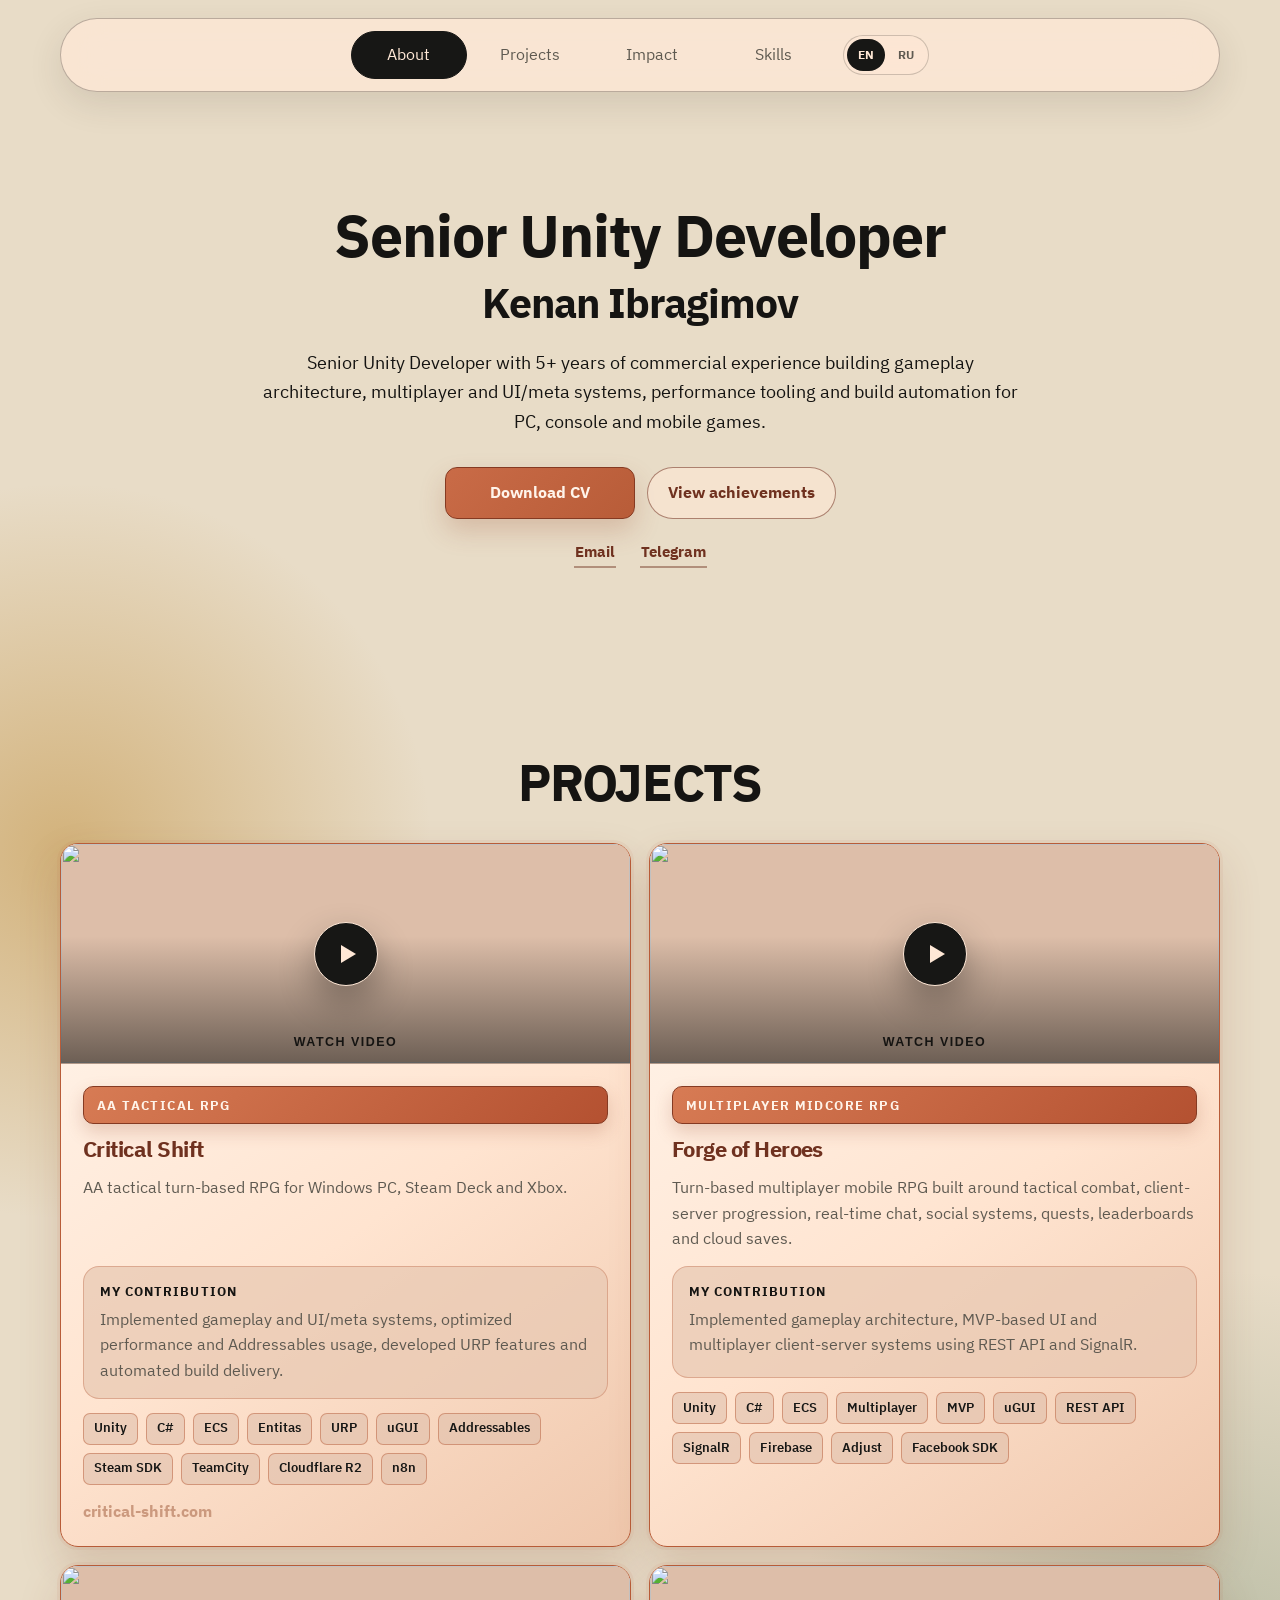
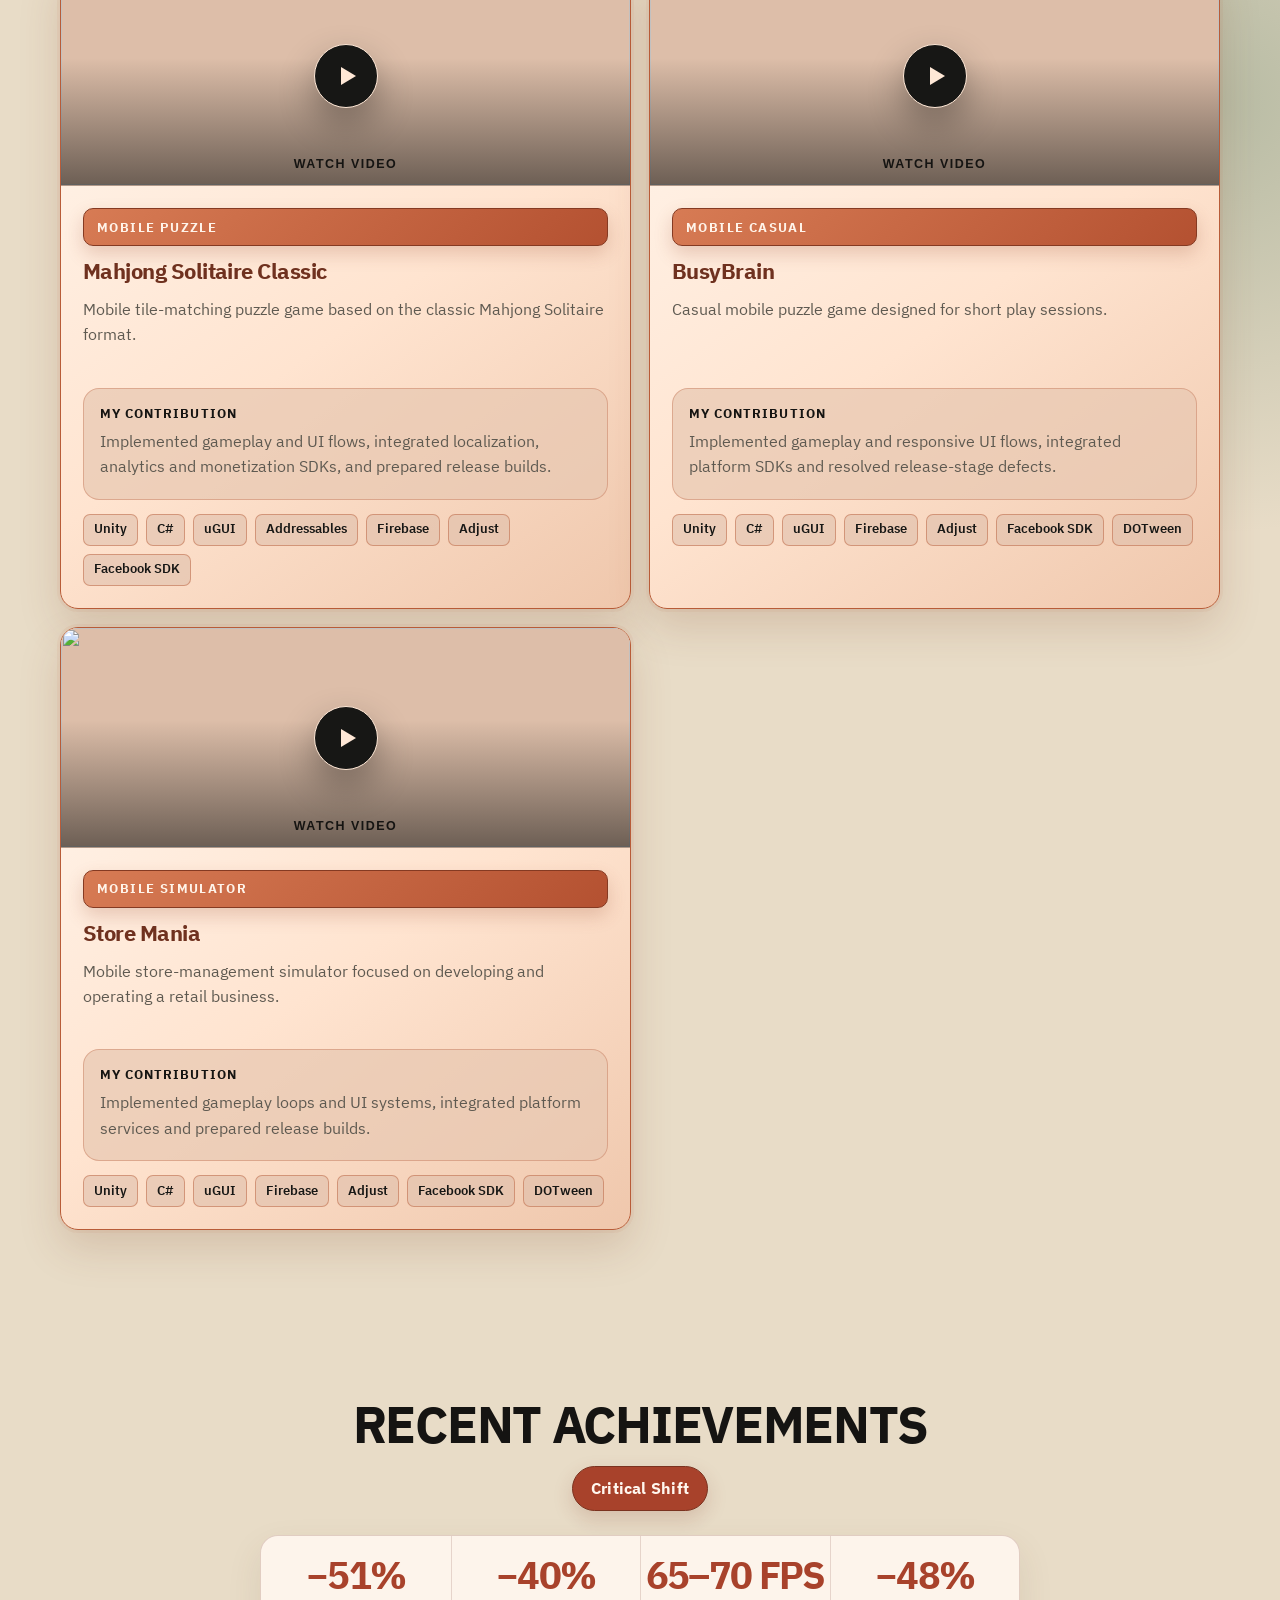
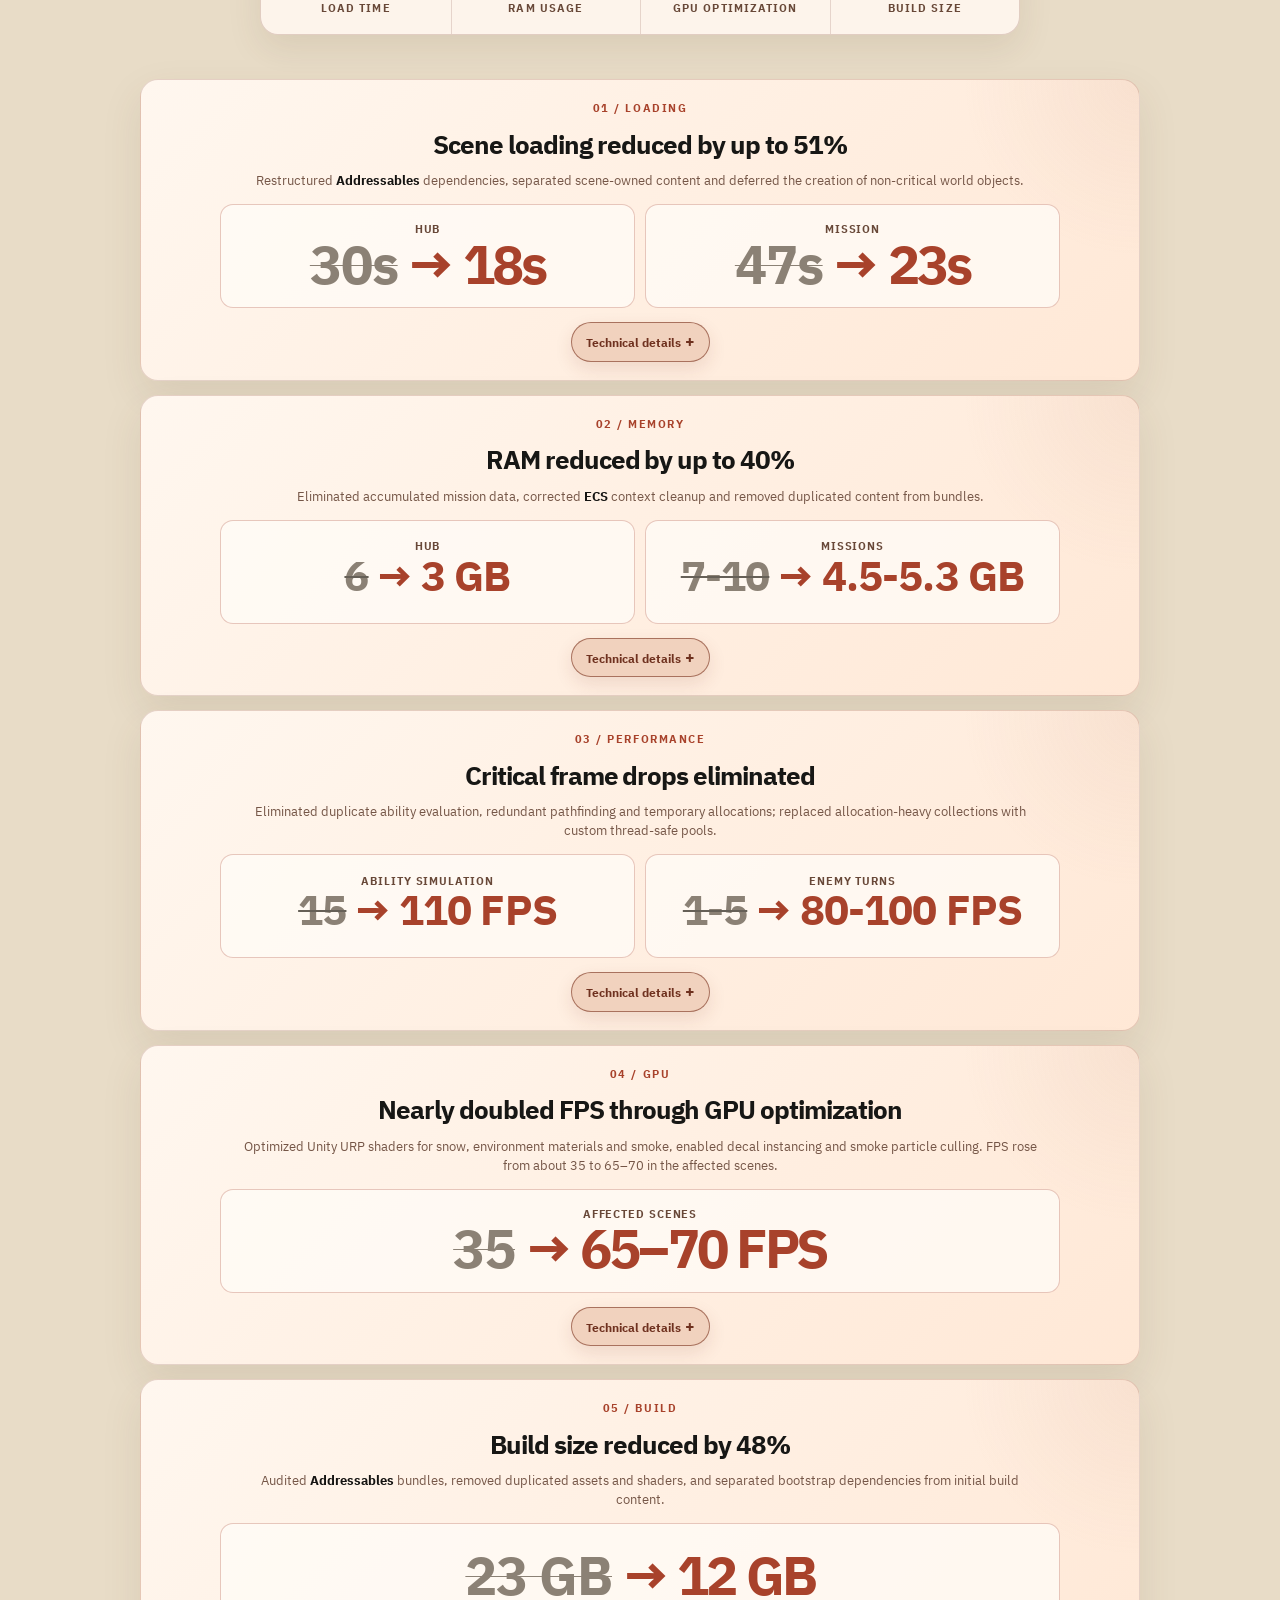
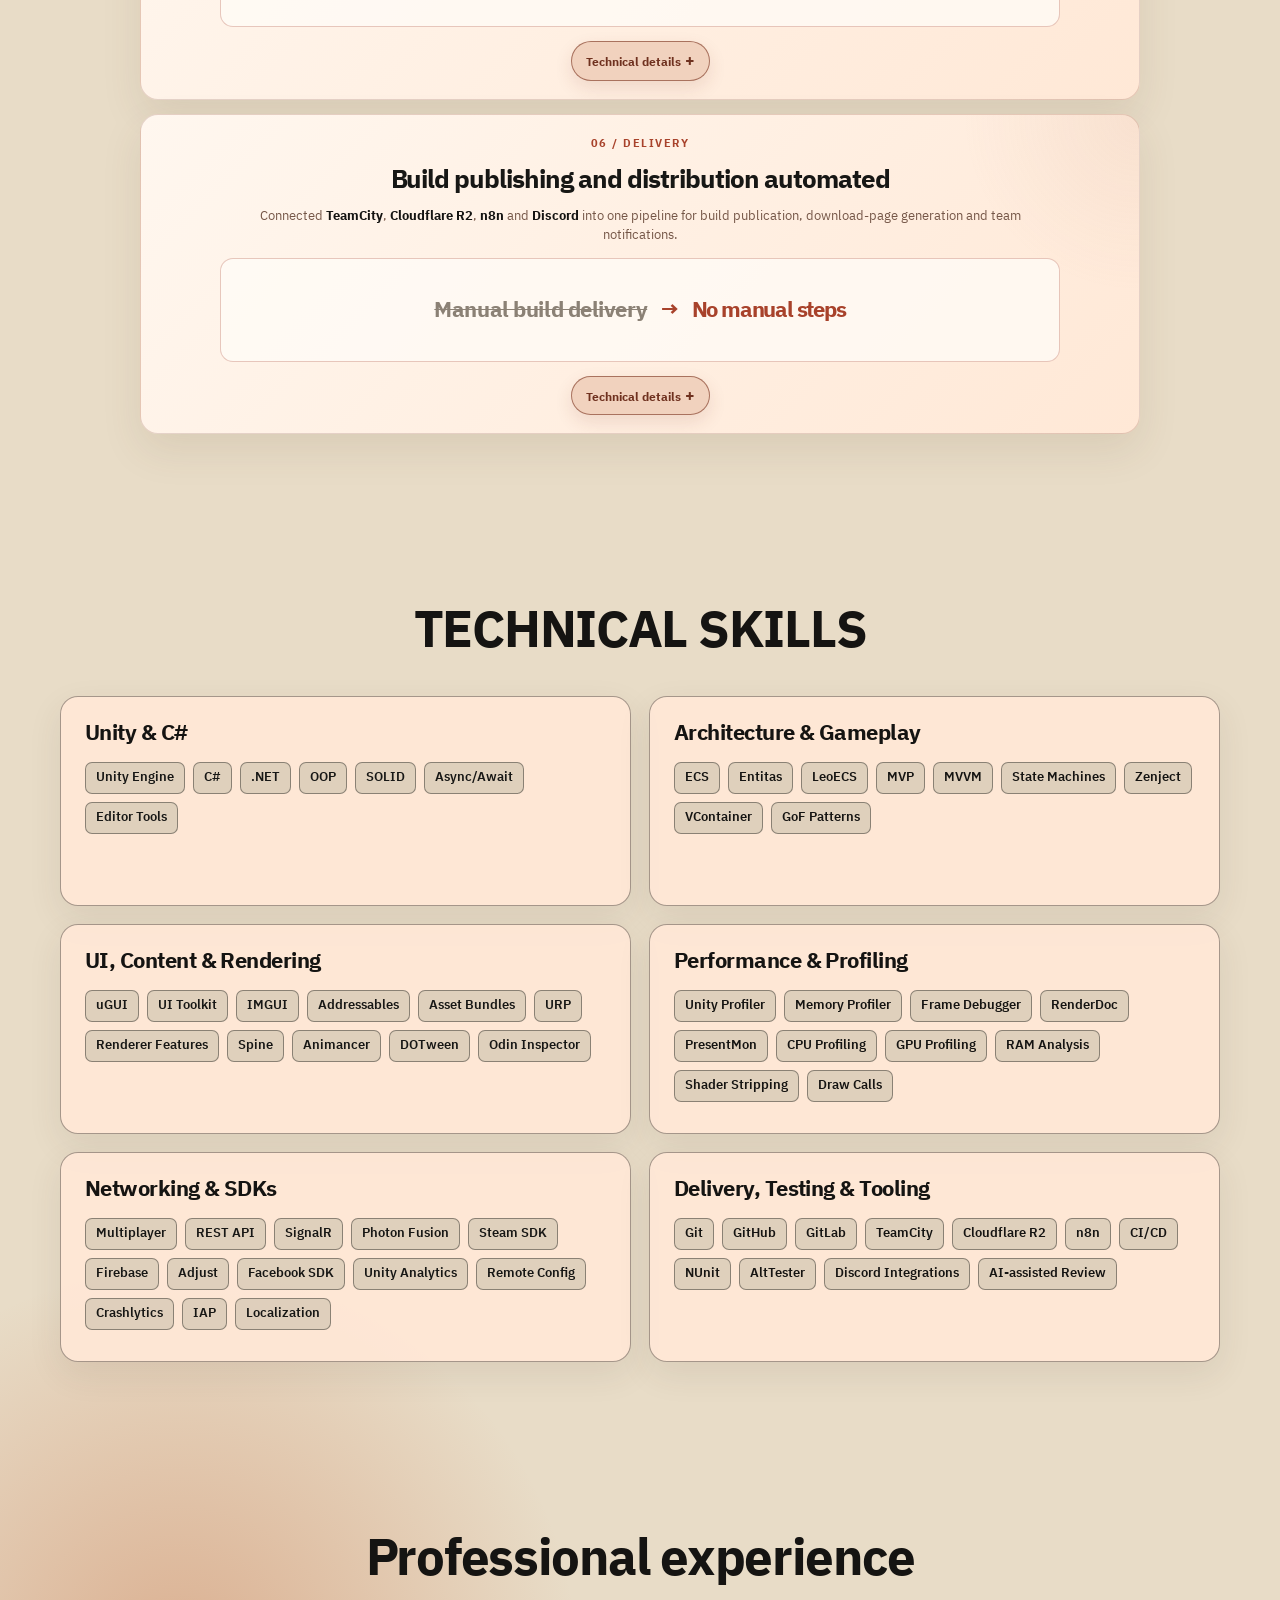
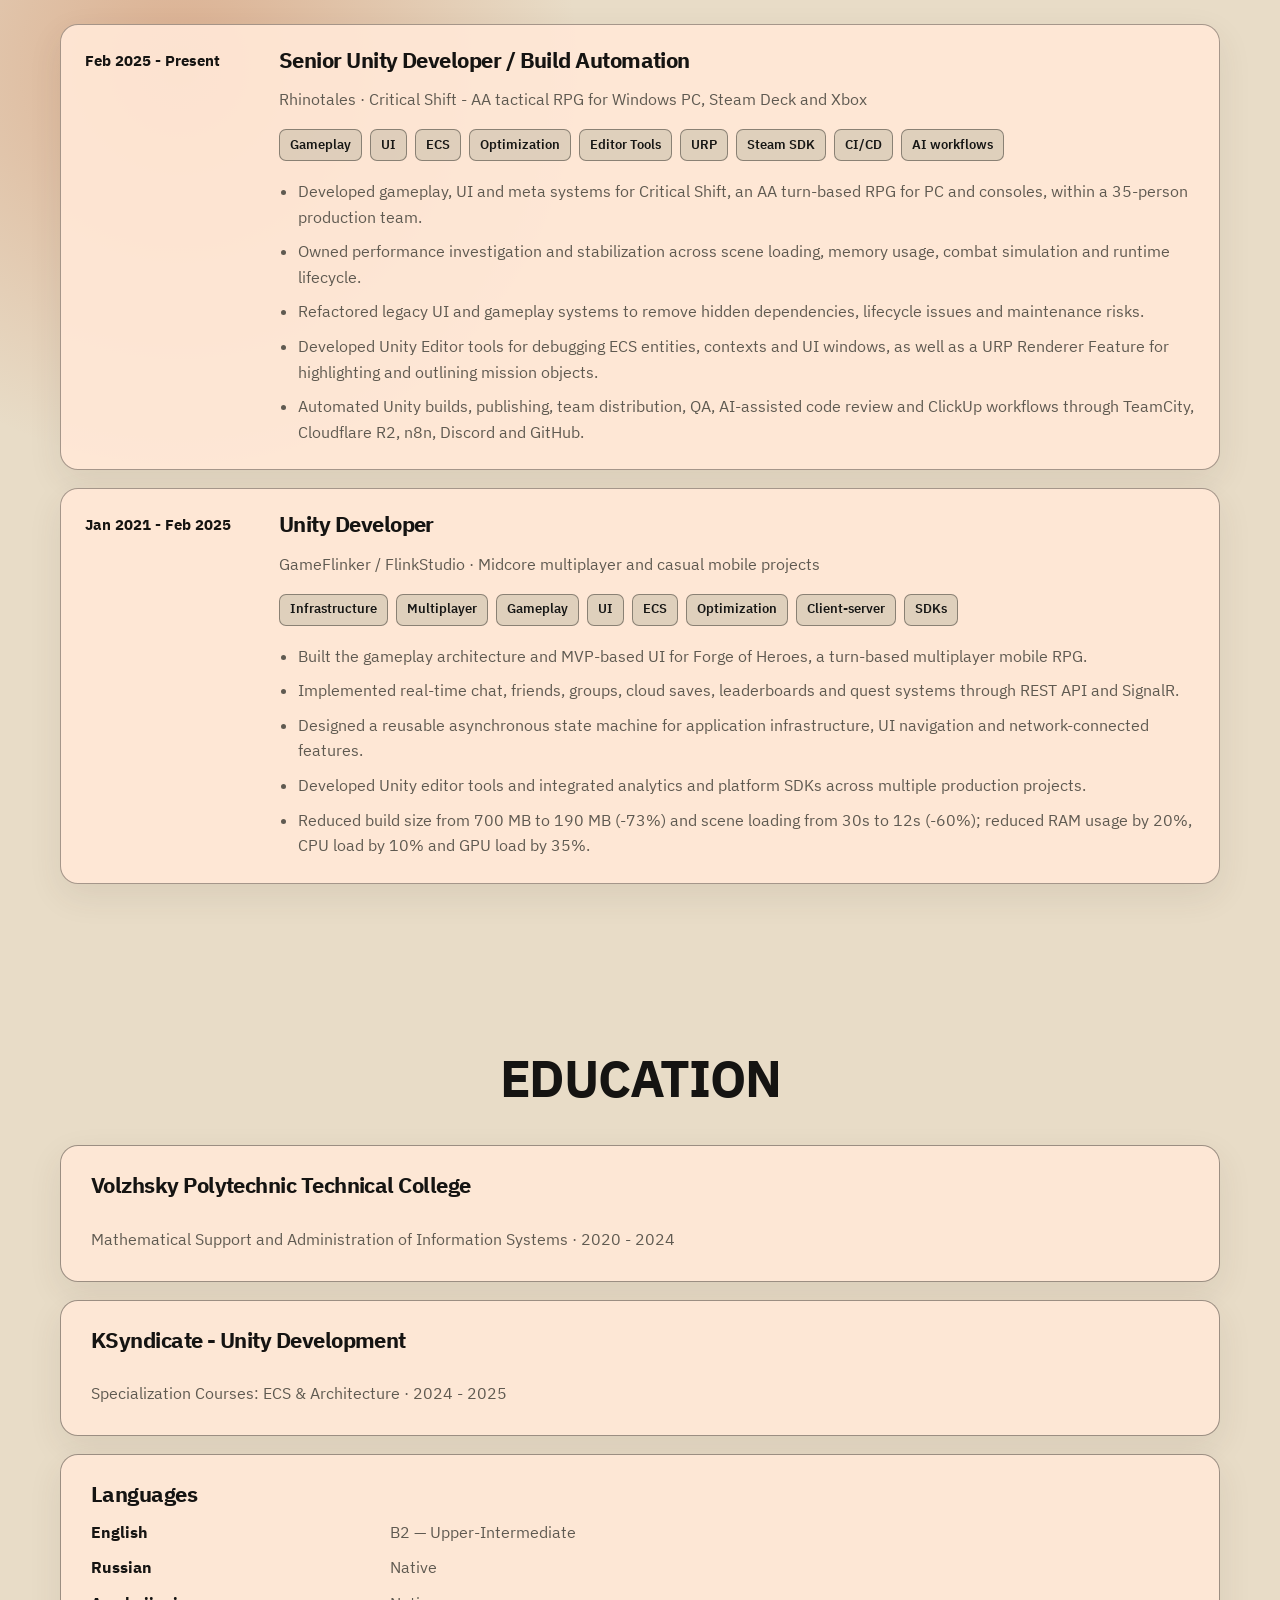
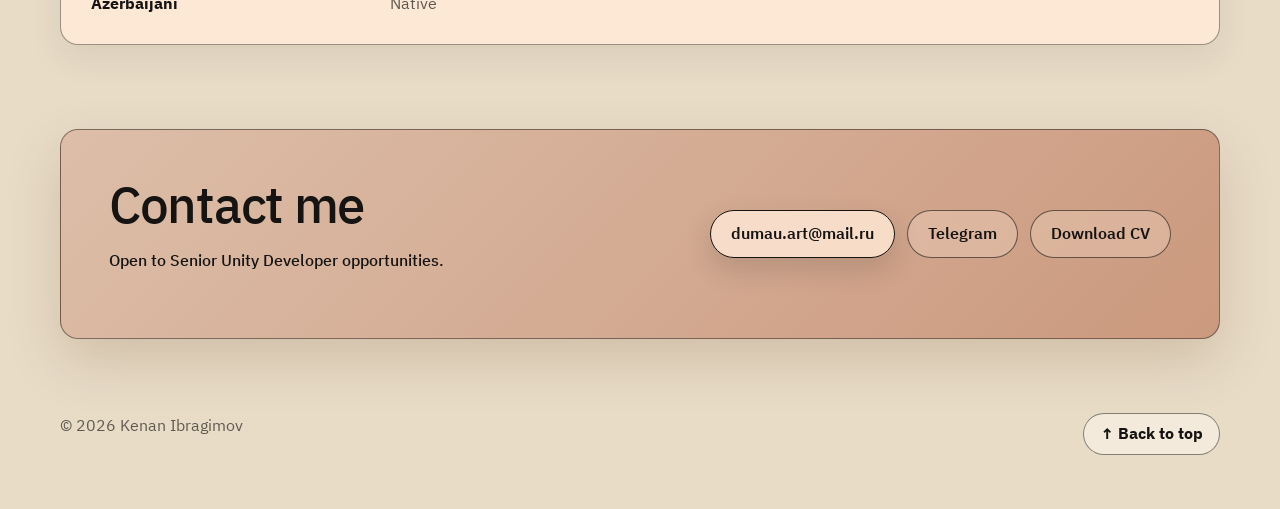
==== commit 82ab1807: "Portfolio: Add GPU optimization achievement for Critical Shift" ====
--- a/index.html
+++ b/index.html
@@ -25,8 +25,8 @@
   <link rel="icon" href="assets/favicon.svg?v=2" type="image/svg+xml" />
   <script>document.documentElement.classList.add('motion-ready');</script>
   <link rel="stylesheet" href="assets/styles.css?v=68" />
-  <link rel="stylesheet" href="previews/achievement-concept.css?v=6" />
-  <link rel="stylesheet" href="previews/beige-prototype.css?v=55" />
+  <link rel="stylesheet" href="previews/achievement-concept.css?v=7" />
+  <link rel="stylesheet" href="previews/beige-prototype.css?v=56" />
   <script>
     const previewTheme = new URLSearchParams(window.location.search).get('theme');
     if (previewTheme === 'gamedev') {
@@ -105,7 +105,7 @@
       <div class="achievement-summary-strip" aria-label="Selected performance results">
         <div><strong>&minus;51%</strong><span data-i18n="impact.summaryLoad">Load time</span></div>
         <div><strong>&minus;40%</strong><span data-i18n="impact.summaryMemory">RAM usage</span></div>
-        <div><strong>110 FPS</strong><span data-i18n="impact.summaryAbility">Ability simulation</span></div>
+        <div><strong>65–70 FPS</strong><span data-i18n="impact.summaryGpu">GPU optimization</span></div>
         <div><strong>&minus;48%</strong><span data-i18n="impact.summaryBuild">Build size</span></div>
       </div>
       <div class="impact-list">
@@ -150,6 +150,16 @@
             </div>
           </div>
           <p data-i18n="impact.fpsText">Eliminated duplicate ability evaluation, redundant pathfinding and temporary allocations; replaced allocation-heavy collections with custom thread-safe pools.</p>
+        </article>
+        <article class="impact-card blue entrance-flow" id="gpu-optimization">
+          <h3 data-i18n="impact.gpuTitle">Nearly doubled FPS through GPU optimization</h3>
+          <div class="metric-breakdown single-metric">
+            <div>
+              <span class="metric-context" data-i18n="impact.gpuSceneLabel">Affected scenes</span>
+              <strong><span class="metric-before">35</span><span class="metric-arrow"> &rarr; </span><span class="metric-after">65–70 FPS</span></strong>
+            </div>
+          </div>
+          <p data-i18n="impact.gpuText">Optimized Unity URP shaders for snow, environment materials and smoke, enabled decal instancing and smoke particle culling. FPS rose from about 35 to 65–70 in the affected scenes.</p>
         </article>
         <article class="impact-card violet entrance-flow">
           <h3 data-i18n="impact.sizeTitle">Build size reduced by 48%</h3>
@@ -204,6 +214,18 @@
               <div><dt data-i18n="cases.problem">Problem</dt><dd data-i18n="cases.performanceProblem">Ability simulation repeated the same evaluation and allocations; enemy turns repeatedly recalculated abilities and pathfinding, producing severe frame stalls.</dd></div>
               <div><dt data-i18n="cases.solution">Engineering changes</dt><dd data-i18n="cases.performanceSolution">Removed duplicate calculations, reduced pathfinding calls, optimized pathfinding and replaced temporary collections with the project's custom thread-safe pools.</dd></div>
               <div><dt data-i18n="cases.result">Result</dt><dd data-i18n="cases.performanceResult">Ability simulation no longer collapsed from about 110 to 15 FPS; enemy turns no longer fell from 80-100 to 1-5 FPS.</dd></div>
+            </dl>
+          </div>
+        </article>
+        <article class="case-study-card entrance-flow">
+          <div class="case-study-content">
+            <div class="case-study-heading">
+              <h3 data-i18n="cases.gpuTitle">GPU rendering optimization</h3>
+            </div>
+            <dl class="case-study-details">
+              <div><dt data-i18n="cases.problem">Problem</dt><dd data-i18n="cases.gpuProblem">GPU-heavy scenes ran at about 35 FPS. Frame captures exposed expensive procedural noise in camera clipping, snow shading and overlapping smoke particles.</dd></div>
+              <div><dt data-i18n="cases.solution">Engineering changes</dt><dd data-i18n="cases.gpuSolution">Profiled GPU passes with RenderDoc and frame timing with PresentMon. Replaced costly Voronoi noise with simpler 3D value noise across snow, walls, environment and smoke shaders, moved snow alpha rejection before expensive shading, enabled ice decal instancing and smoke particle frustum culling.</dd></div>
+              <div><dt data-i18n="cases.result">Result</dt><dd data-i18n="cases.gpuResult">FPS increased from about 35 to 65–70 in the affected scenes, approaching a twofold improvement.</dd></div>
             </dl>
           </div>
         </article>
@@ -351,7 +373,7 @@
         <article class="entrance-spin">
           <h3 data-i18n="skills.performanceTitle">Performance & Profiling</h3>
           <div class="skill-highlights" aria-label="Key skills">
-            <span>Unity Profiler</span><span>Memory Profiler</span><span>Frame Debugger</span><span>CPU Profiling</span><span>GPU Profiling</span><span>RAM Analysis</span><span>Shader Stripping</span><span>Draw Calls</span>
+            <span>Unity Profiler</span><span>Memory Profiler</span><span>Frame Debugger</span><span>RenderDoc</span><span>PresentMon</span><span>CPU Profiling</span><span>GPU Profiling</span><span>RAM Analysis</span><span>Shader Stripping</span><span>Draw Calls</span>
           </div>
         </article>
         <article class="entrance-spin">
@@ -454,7 +476,7 @@
     <a class="footer-back" href="#top" data-i18n="footer.back">Back to top</a>
   </footer>
 
-  <script src="previews/achievement-concept.js?v=6"></script>
-  <script src="assets/script.js?v=100"></script>
+  <script src="previews/achievement-concept.js?v=7"></script>
+  <script src="assets/script.js?v=101"></script>
 </body>
 </html>
--- a/previews/achievement-concept.css
+++ b/previews/achievement-concept.css
@@ -38,6 +38,10 @@
   margin: 0 auto;
 }
 
+html[data-preview="achievements"] .achievement-combined-card > .metric-breakdown.single-metric {
+  grid-template-columns: 1fr;
+}
+
 html[data-preview="achievements"] .achievement-combined-card > .metric-breakdown > div {
   min-height: 132px;
   align-content: center;
--- a/previews/beige-prototype.css
+++ b/previews/beige-prototype.css
@@ -1008,14 +1008,15 @@
 html.theme-beige-prototype:not(.theme-gamedev-prototype)[data-preview="achievements"] .achievement-primary-stack > article:nth-child(1)::before { content: "01 / LOADING"; }
 html.theme-beige-prototype:not(.theme-gamedev-prototype)[data-preview="achievements"] .achievement-primary-stack > article:nth-child(2)::before { content: "02 / MEMORY"; }
 html.theme-beige-prototype:not(.theme-gamedev-prototype)[data-preview="achievements"] .achievement-primary-stack > article:nth-child(3)::before { content: "03 / PERFORMANCE"; }
-html.theme-beige-prototype:not(.theme-gamedev-prototype)[data-preview="achievements"] .achievement-secondary-grid > article:nth-child(1)::before { content: "04 / BUILD"; }
-html.theme-beige-prototype:not(.theme-gamedev-prototype)[data-preview="achievements"] .achievement-secondary-grid > article:nth-child(2)::before { content: "05 / DELIVERY"; }
+html.theme-beige-prototype:not(.theme-gamedev-prototype)[data-preview="achievements"] .achievement-primary-stack > article:nth-child(4)::before { content: attr(data-achievement-number) " / GPU"; }
+html.theme-beige-prototype:not(.theme-gamedev-prototype)[data-preview="achievements"] .achievement-secondary-grid > article:nth-child(1)::before { content: attr(data-achievement-number) " / BUILD"; }
+html.theme-beige-prototype:not(.theme-gamedev-prototype)[data-preview="achievements"] .achievement-secondary-grid > article:nth-child(2)::before { content: attr(data-achievement-number) " / DELIVERY"; }
 
 html[lang="ru"].theme-beige-prototype:not(.theme-gamedev-prototype)[data-preview="achievements"] .achievement-primary-stack > article:nth-child(1)::before { content: "01 / ЗАГРУЗКА"; }
 html[lang="ru"].theme-beige-prototype:not(.theme-gamedev-prototype)[data-preview="achievements"] .achievement-primary-stack > article:nth-child(2)::before { content: "02 / ПАМЯТЬ"; }
 html[lang="ru"].theme-beige-prototype:not(.theme-gamedev-prototype)[data-preview="achievements"] .achievement-primary-stack > article:nth-child(3)::before { content: "03 / ОПТИМИЗАЦИЯ"; }
-html[lang="ru"].theme-beige-prototype:not(.theme-gamedev-prototype)[data-preview="achievements"] .achievement-secondary-grid > article:nth-child(1)::before { content: "04 / БИЛД"; }
-html[lang="ru"].theme-beige-prototype:not(.theme-gamedev-prototype)[data-preview="achievements"] .achievement-secondary-grid > article:nth-child(2)::before { content: "05 / ДОСТАВКА"; }
+html[lang="ru"].theme-beige-prototype:not(.theme-gamedev-prototype)[data-preview="achievements"] .achievement-secondary-grid > article:nth-child(1)::before { content: attr(data-achievement-number) " / БИЛД"; }
+html[lang="ru"].theme-beige-prototype:not(.theme-gamedev-prototype)[data-preview="achievements"] .achievement-secondary-grid > article:nth-child(2)::before { content: attr(data-achievement-number) " / ДОСТАВКА"; }
 
 html.theme-beige-prototype:not(.theme-gamedev-prototype)[data-preview="achievements"] .achievement-combined-card > h3 {
   order: 2;
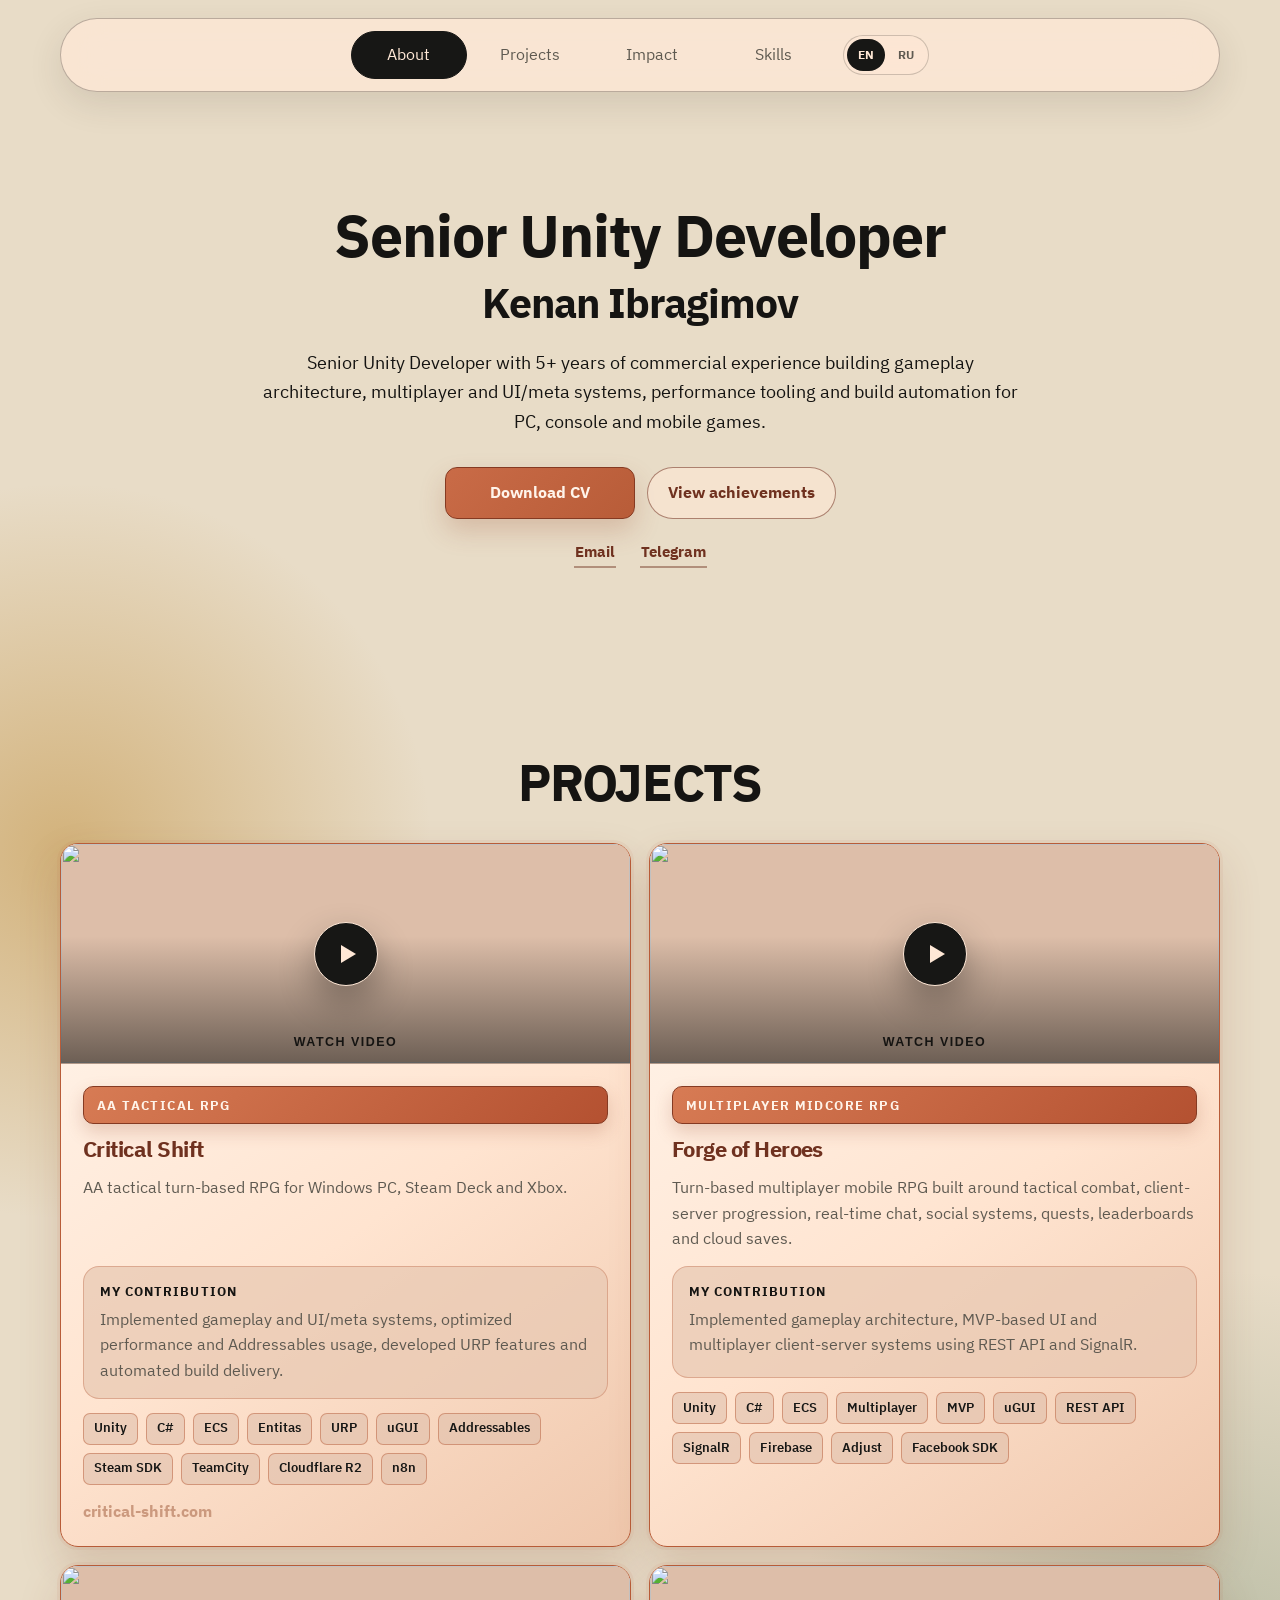
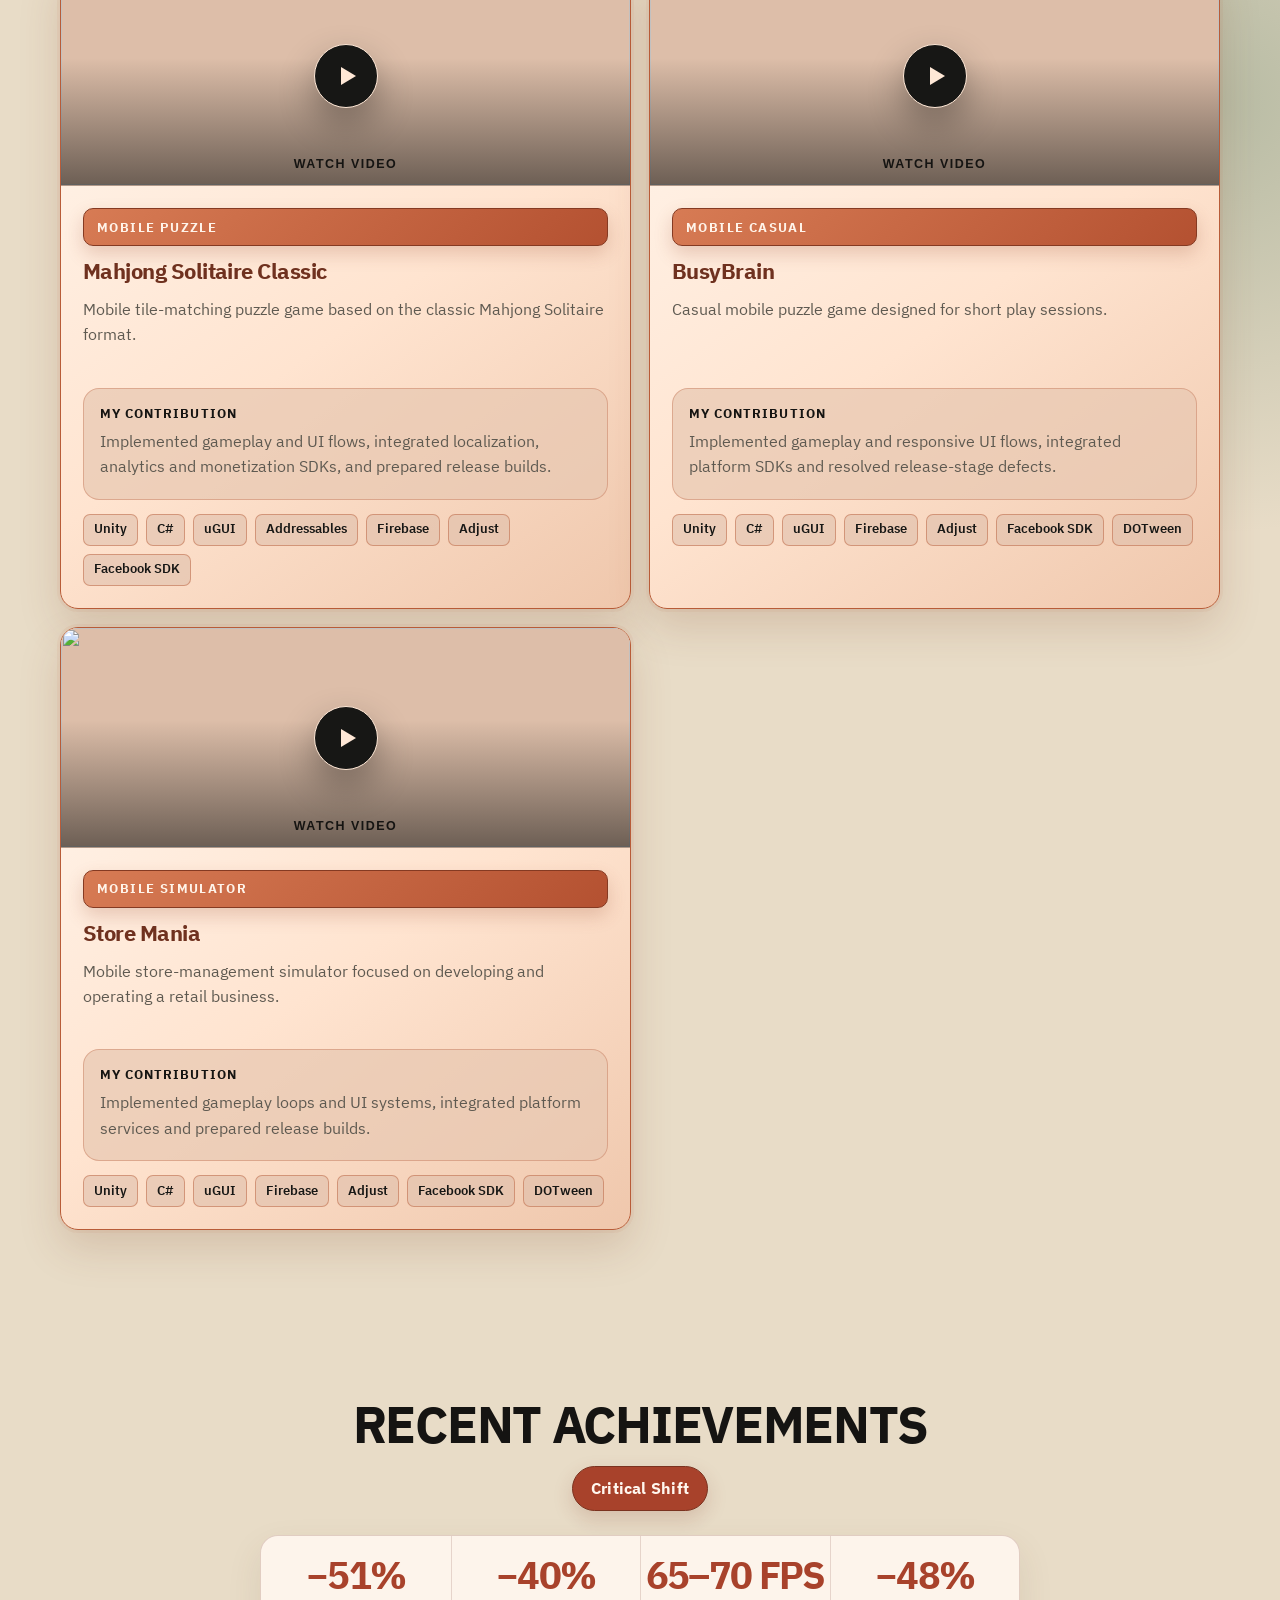
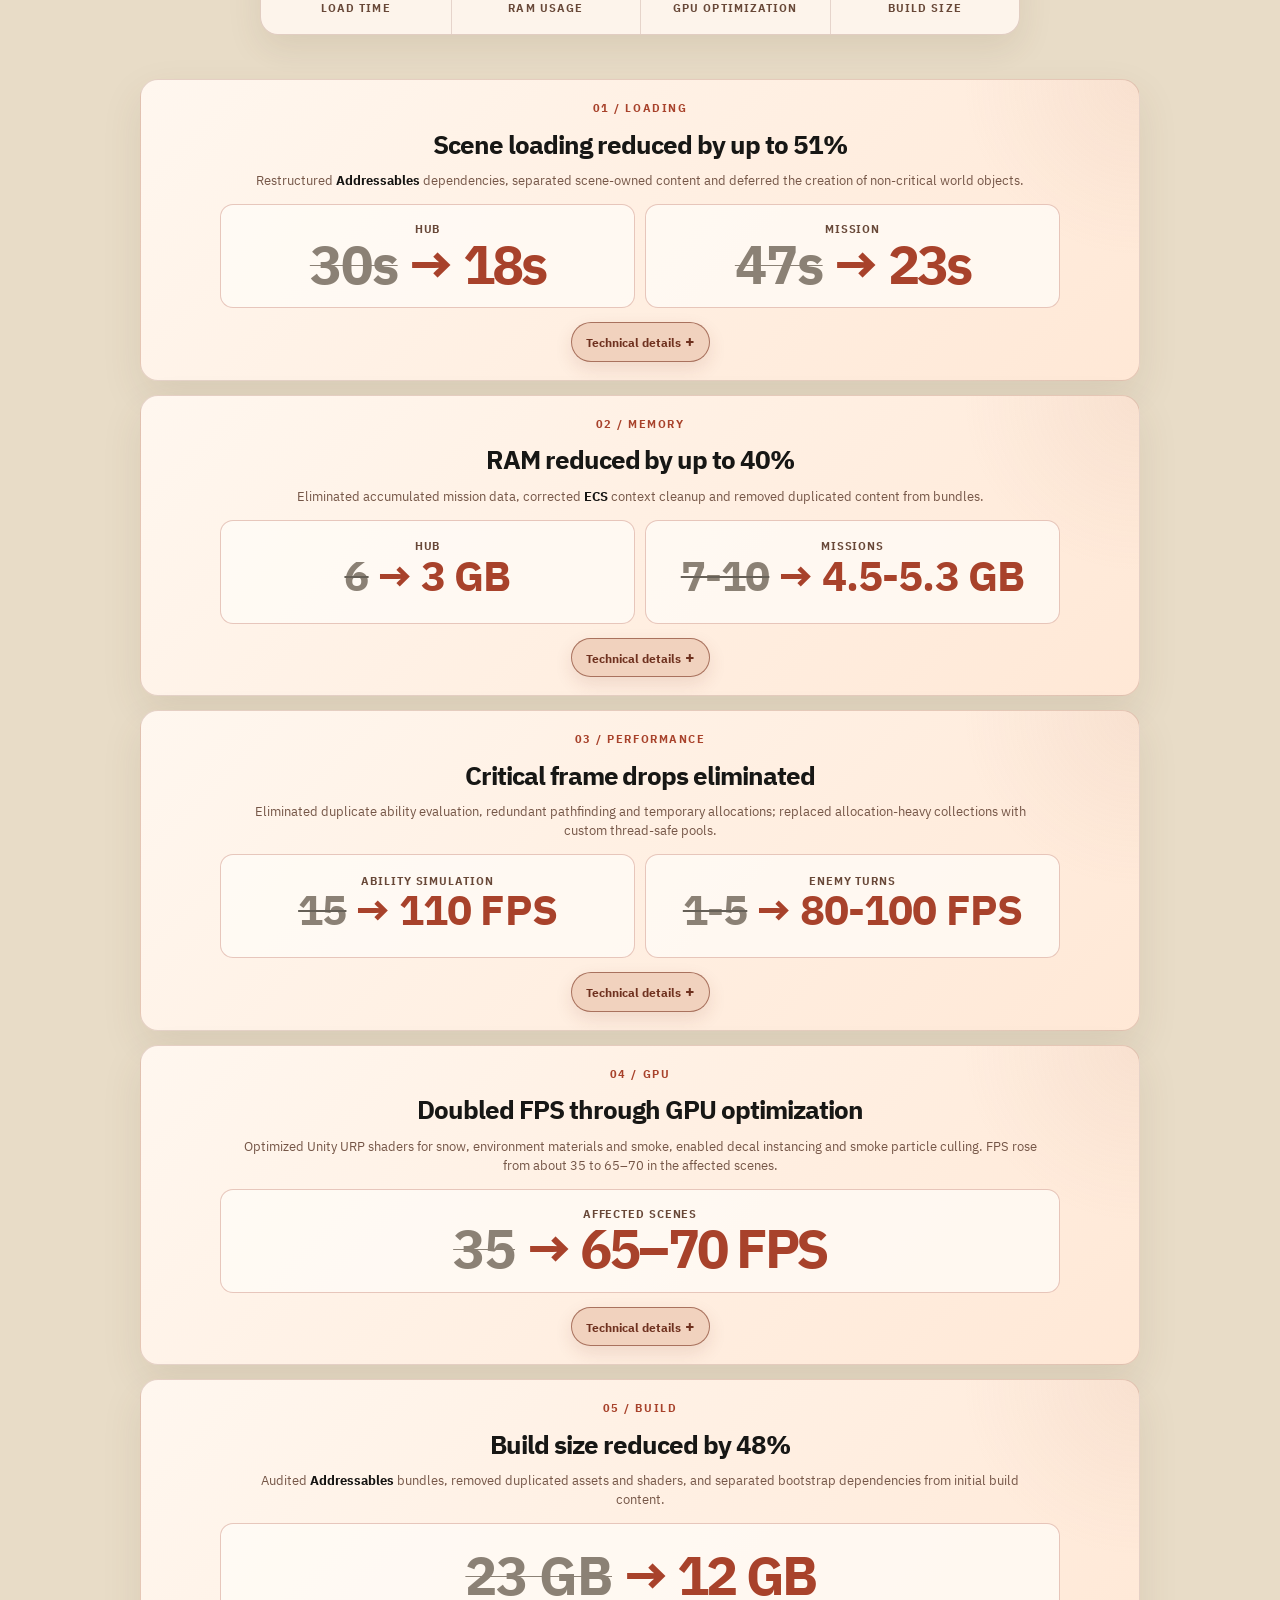
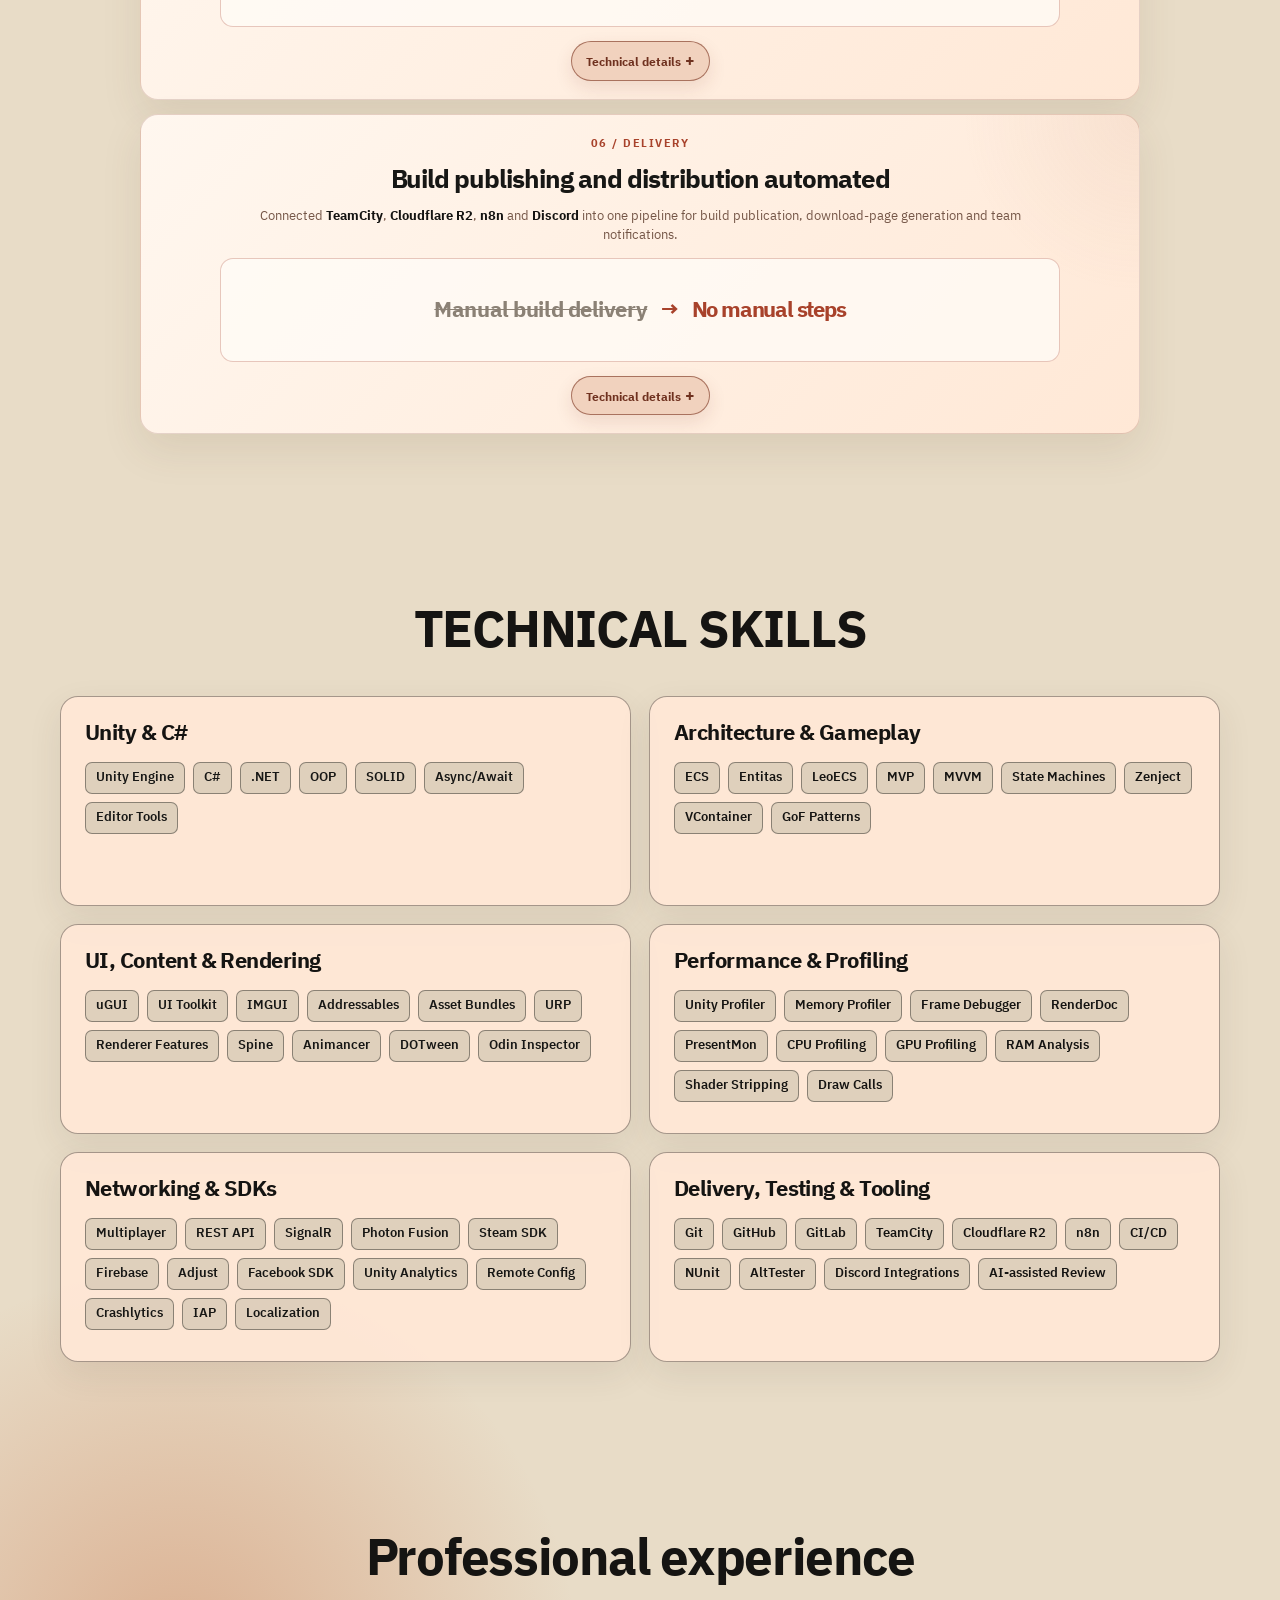
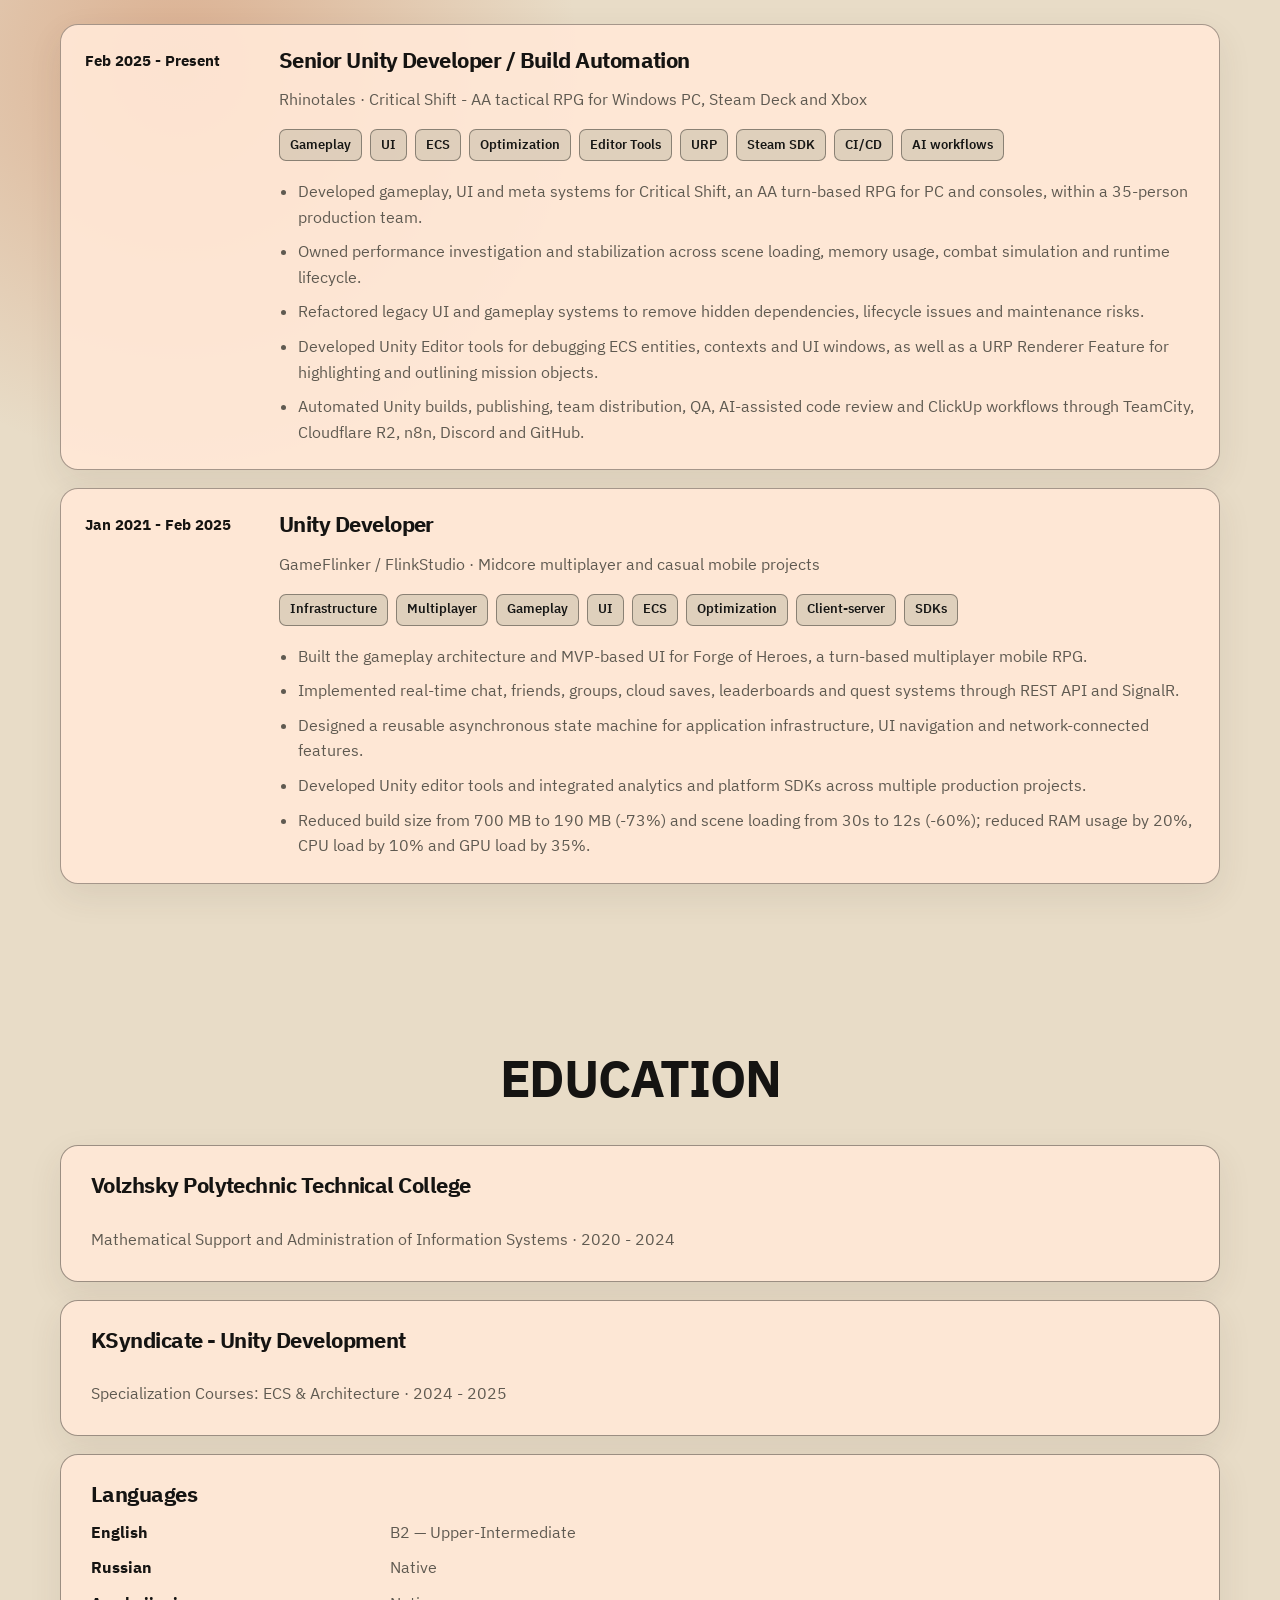
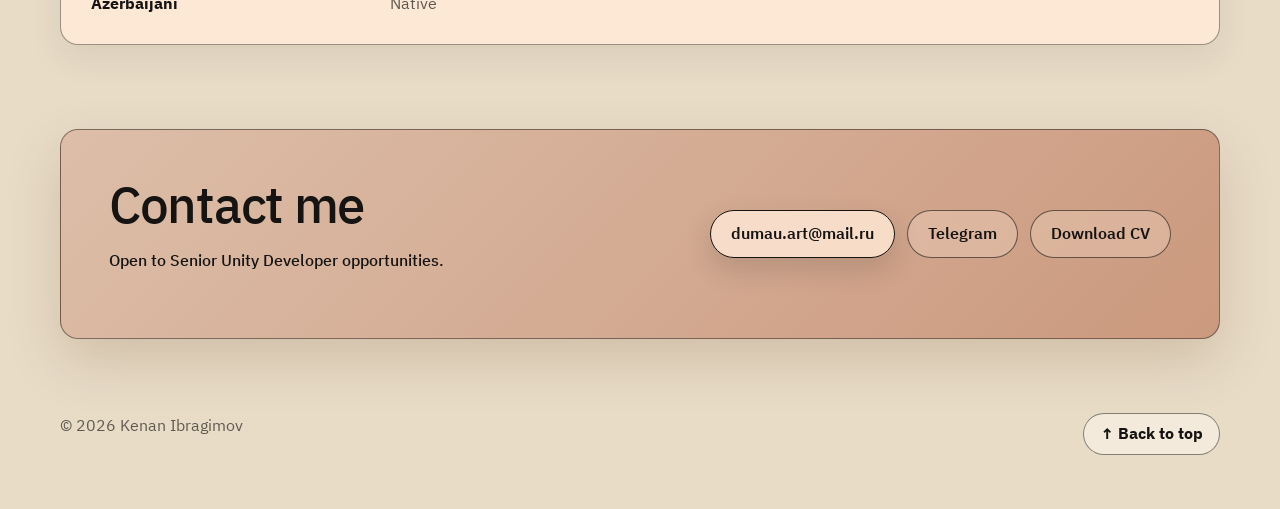
==== commit 39ebd22a: "Portfolio: Refine GPU optimization achievement wording" ====
--- a/index.html
+++ b/index.html
@@ -152,7 +152,7 @@
           <p data-i18n="impact.fpsText">Eliminated duplicate ability evaluation, redundant pathfinding and temporary allocations; replaced allocation-heavy collections with custom thread-safe pools.</p>
         </article>
         <article class="impact-card blue entrance-flow" id="gpu-optimization">
-          <h3 data-i18n="impact.gpuTitle">Nearly doubled FPS through GPU optimization</h3>
+          <h3 data-i18n="impact.gpuTitle">Doubled FPS through GPU optimization</h3>
           <div class="metric-breakdown single-metric">
             <div>
               <span class="metric-context" data-i18n="impact.gpuSceneLabel">Affected scenes</span>
@@ -225,7 +225,7 @@
             <dl class="case-study-details">
               <div><dt data-i18n="cases.problem">Problem</dt><dd data-i18n="cases.gpuProblem">GPU-heavy scenes ran at about 35 FPS. Frame captures exposed expensive procedural noise in camera clipping, snow shading and overlapping smoke particles.</dd></div>
               <div><dt data-i18n="cases.solution">Engineering changes</dt><dd data-i18n="cases.gpuSolution">Profiled GPU passes with RenderDoc and frame timing with PresentMon. Replaced costly Voronoi noise with simpler 3D value noise across snow, walls, environment and smoke shaders, moved snow alpha rejection before expensive shading, enabled ice decal instancing and smoke particle frustum culling.</dd></div>
-              <div><dt data-i18n="cases.result">Result</dt><dd data-i18n="cases.gpuResult">FPS increased from about 35 to 65–70 in the affected scenes, approaching a twofold improvement.</dd></div>
+              <div><dt data-i18n="cases.result">Result</dt><dd data-i18n="cases.gpuResult">FPS increased from about 35 to 65–70 in the affected scenes.</dd></div>
             </dl>
           </div>
         </article>
@@ -477,6 +477,6 @@
   </footer>
 
   <script src="previews/achievement-concept.js?v=7"></script>
-  <script src="assets/script.js?v=101"></script>
+  <script src="assets/script.js?v=102"></script>
 </body>
 </html>
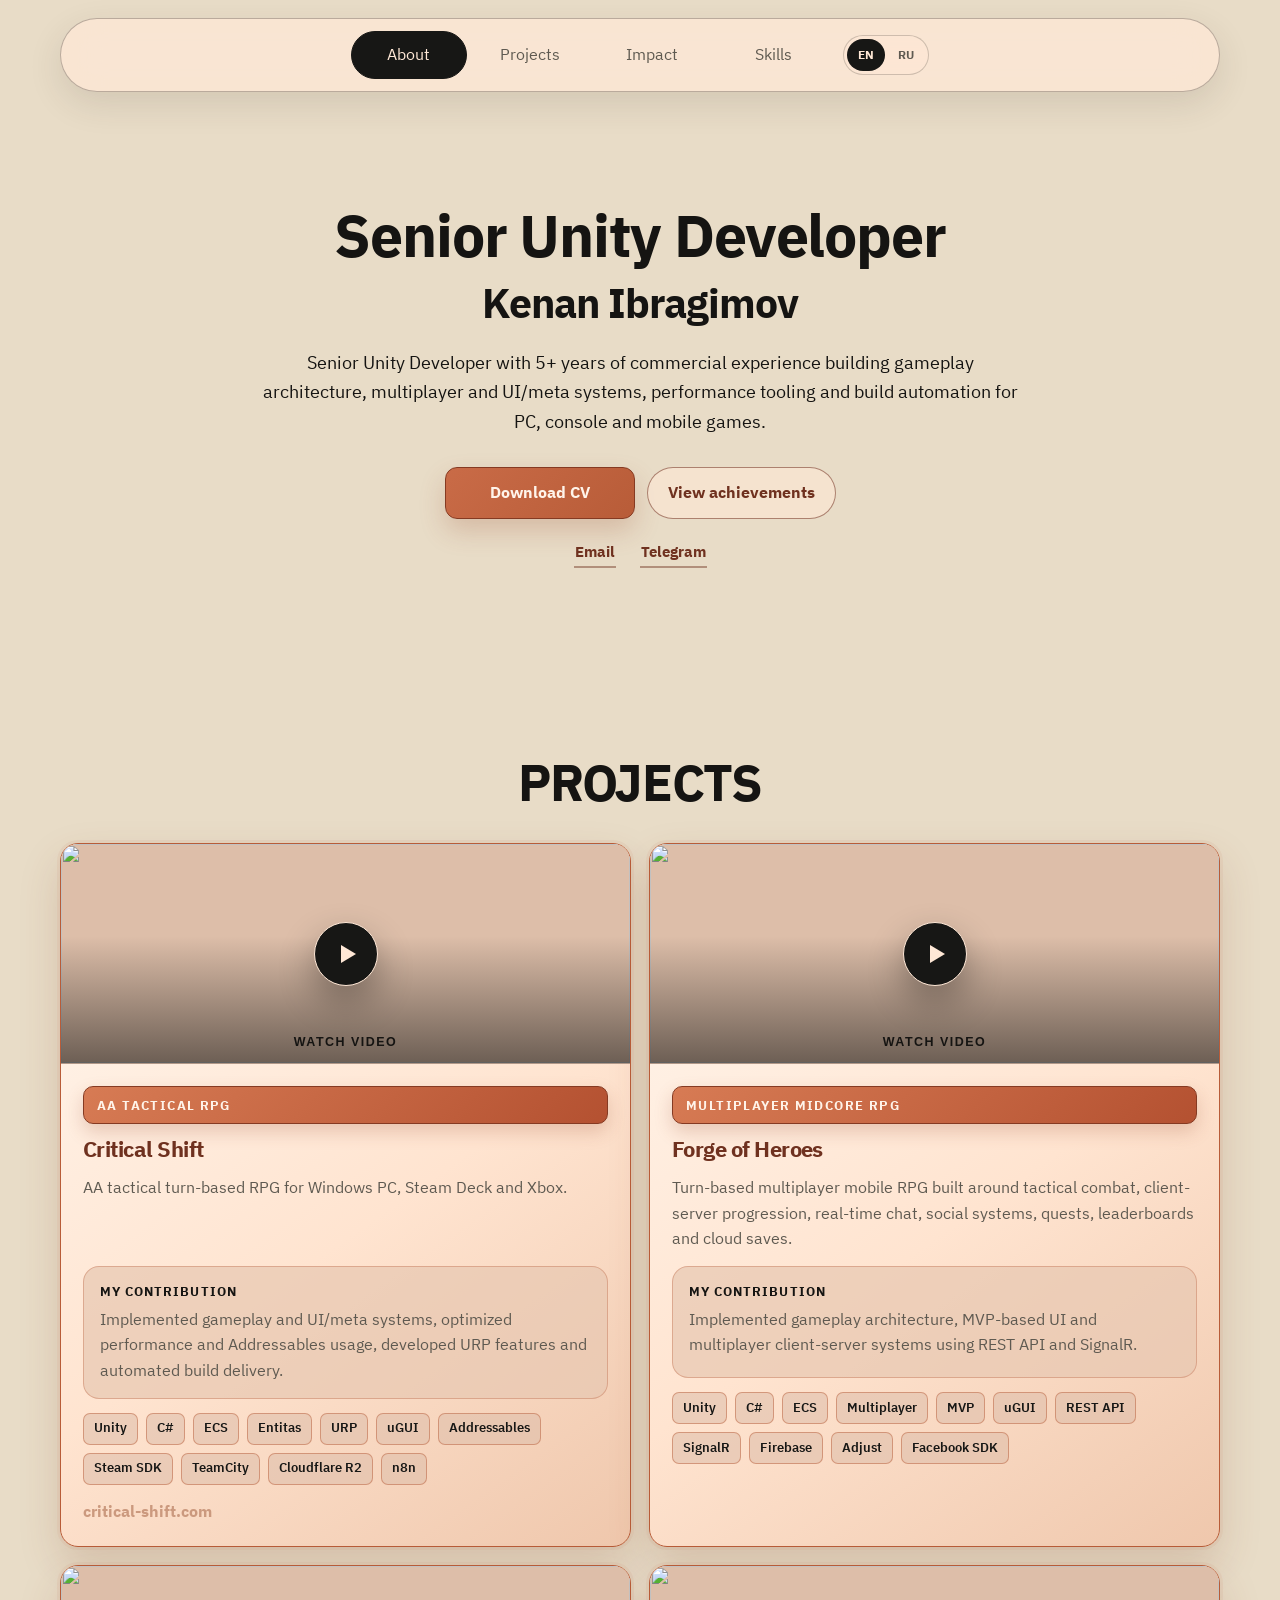
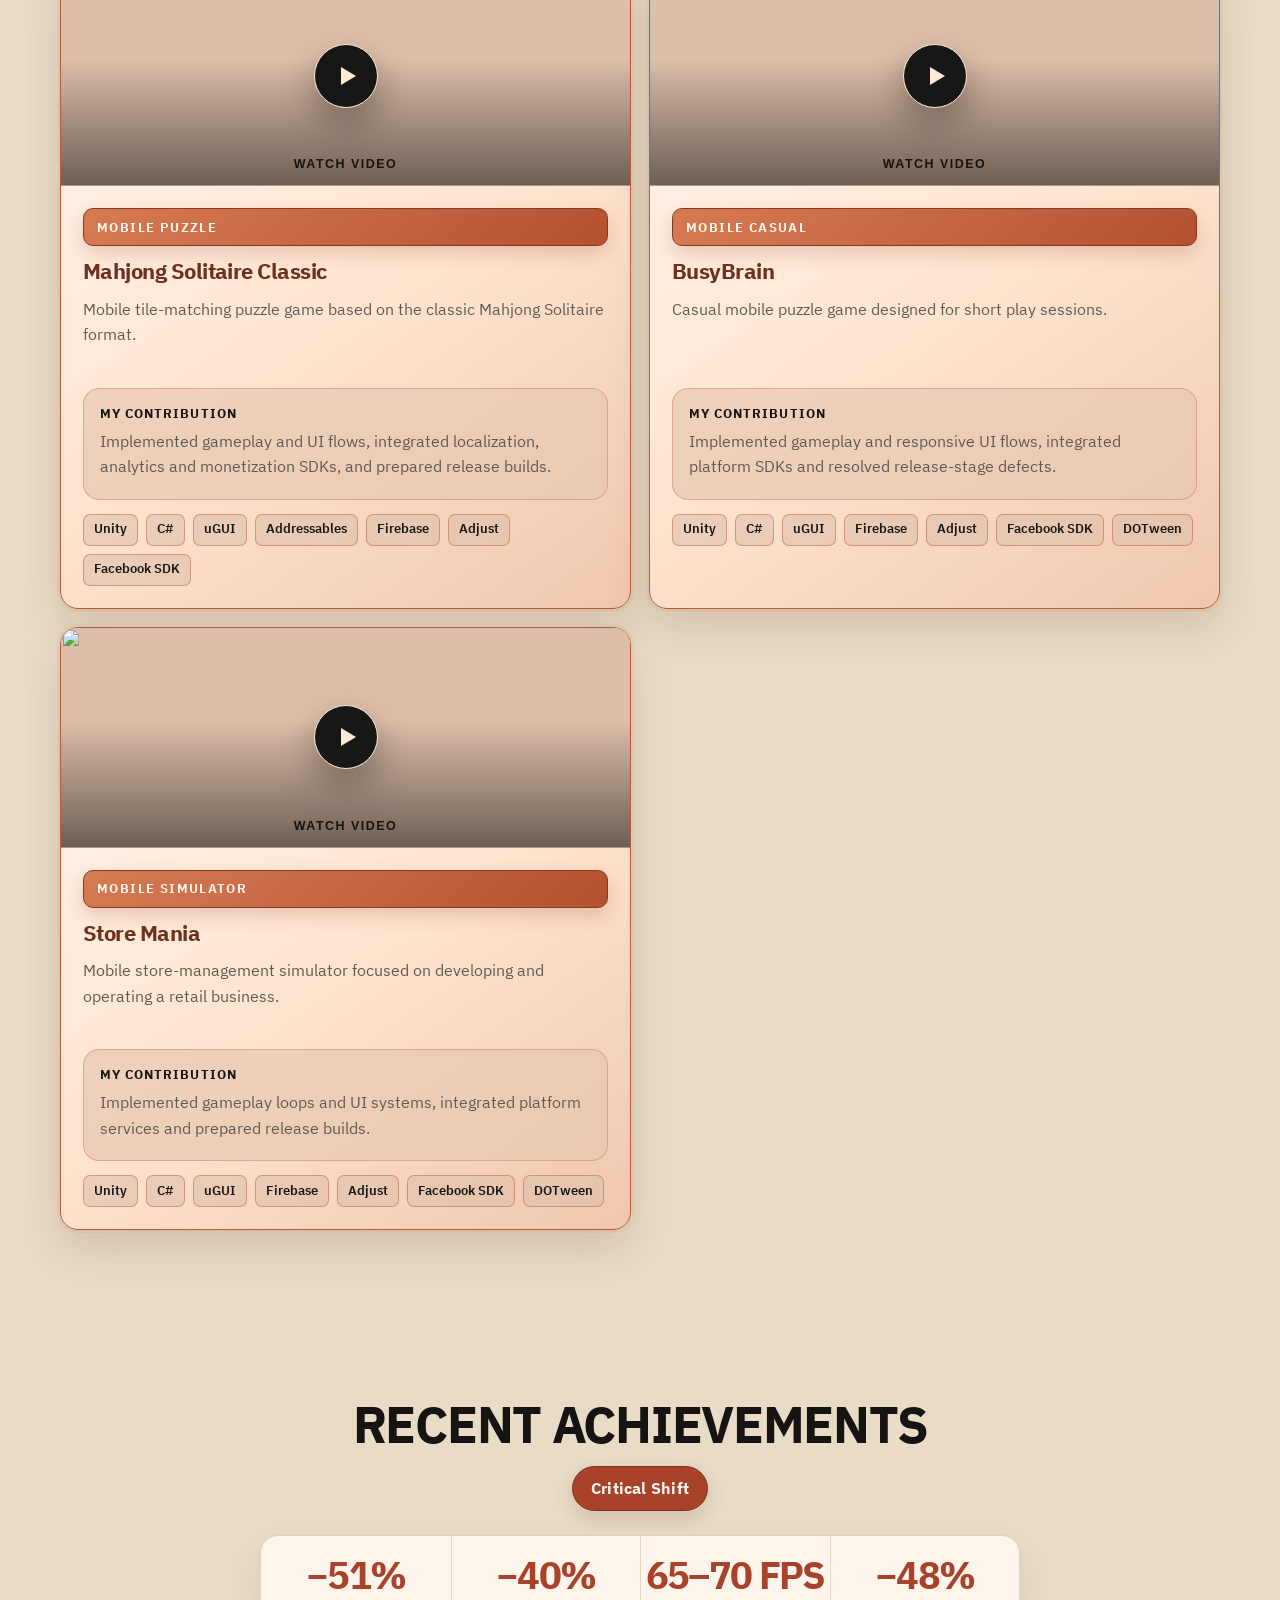
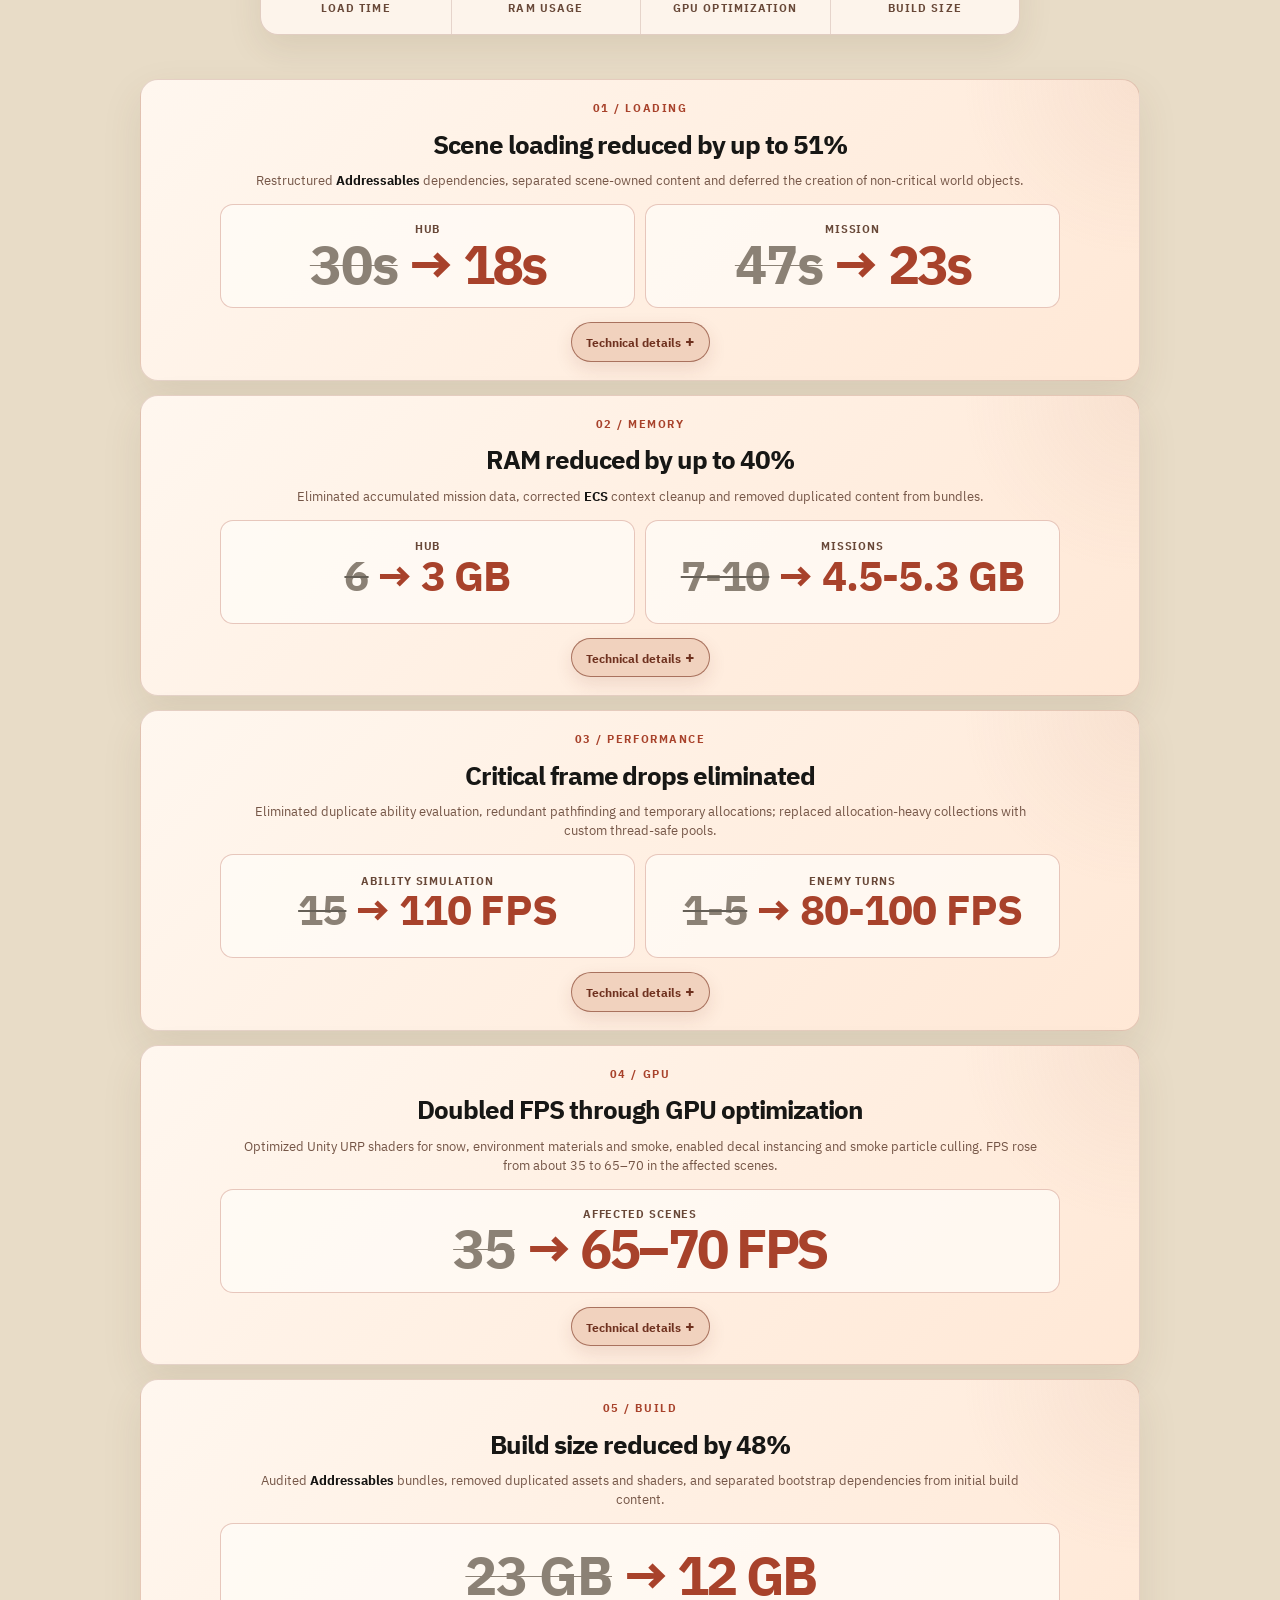
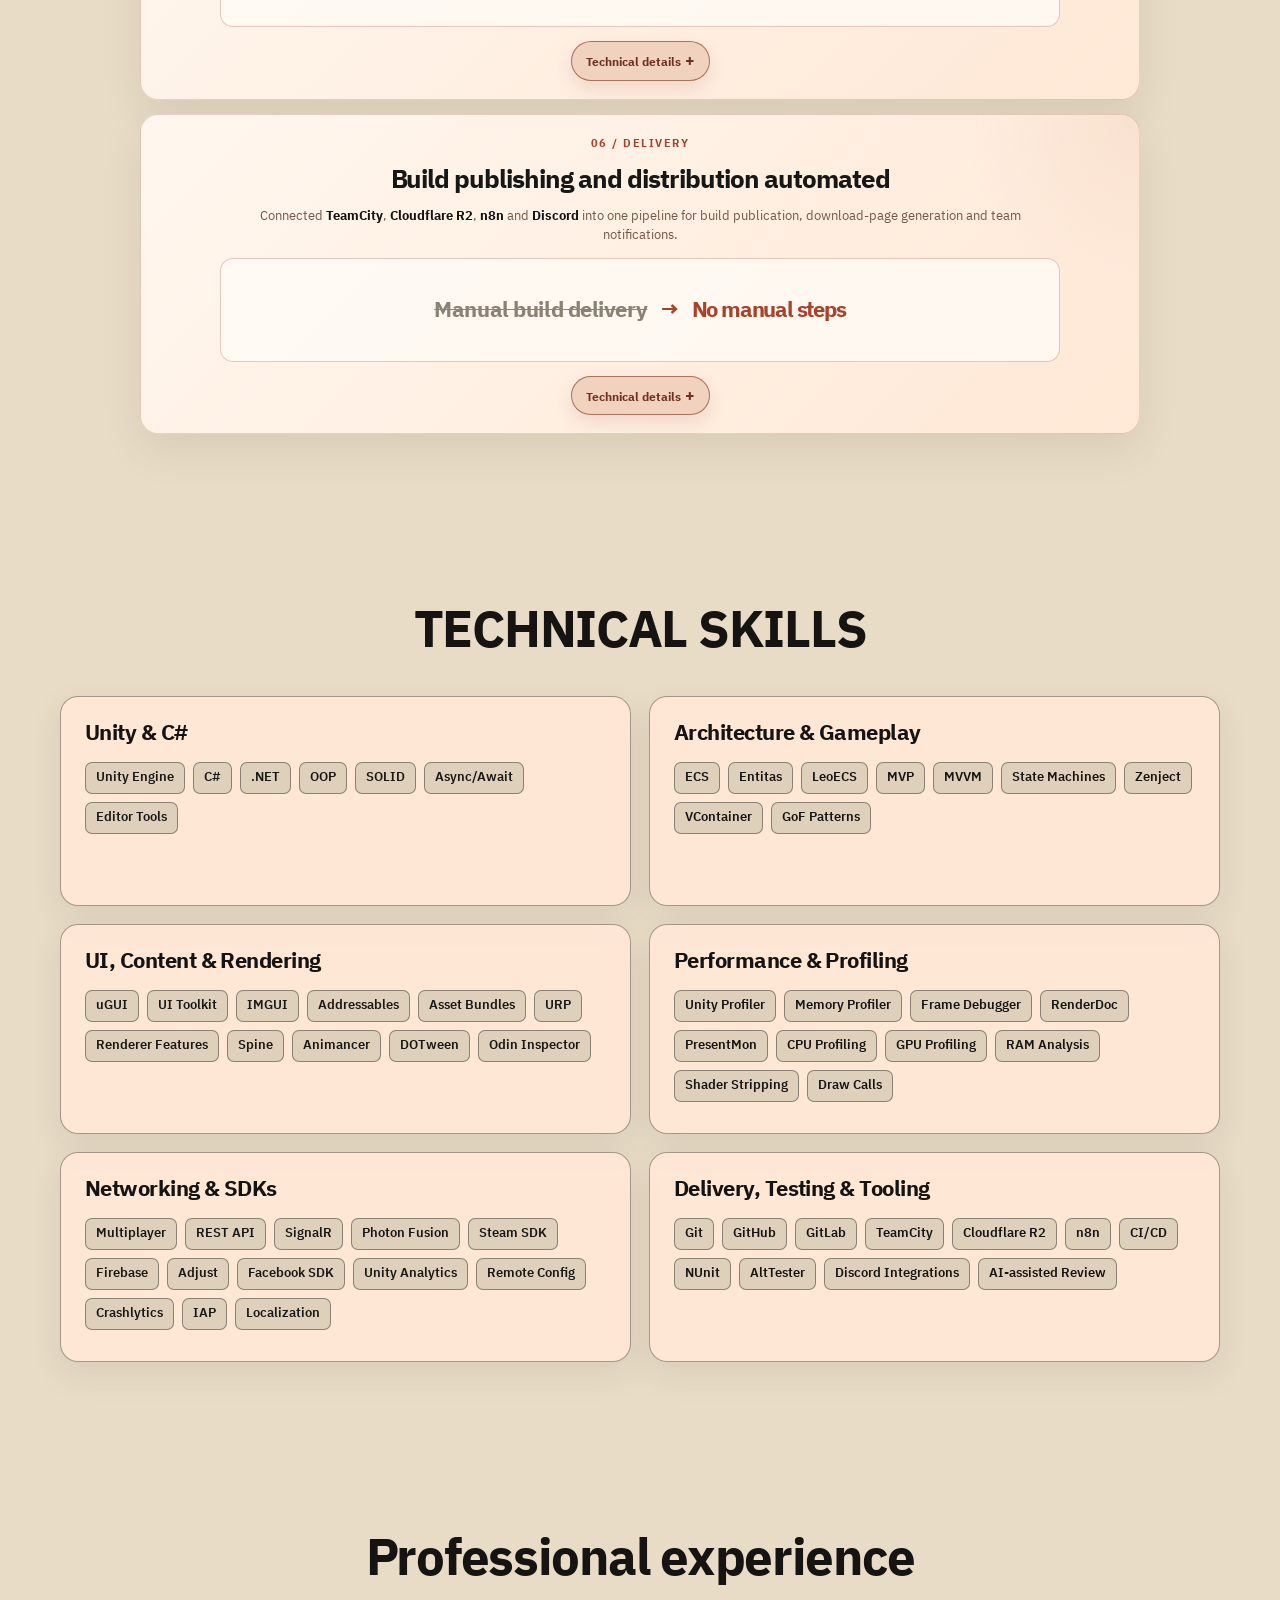
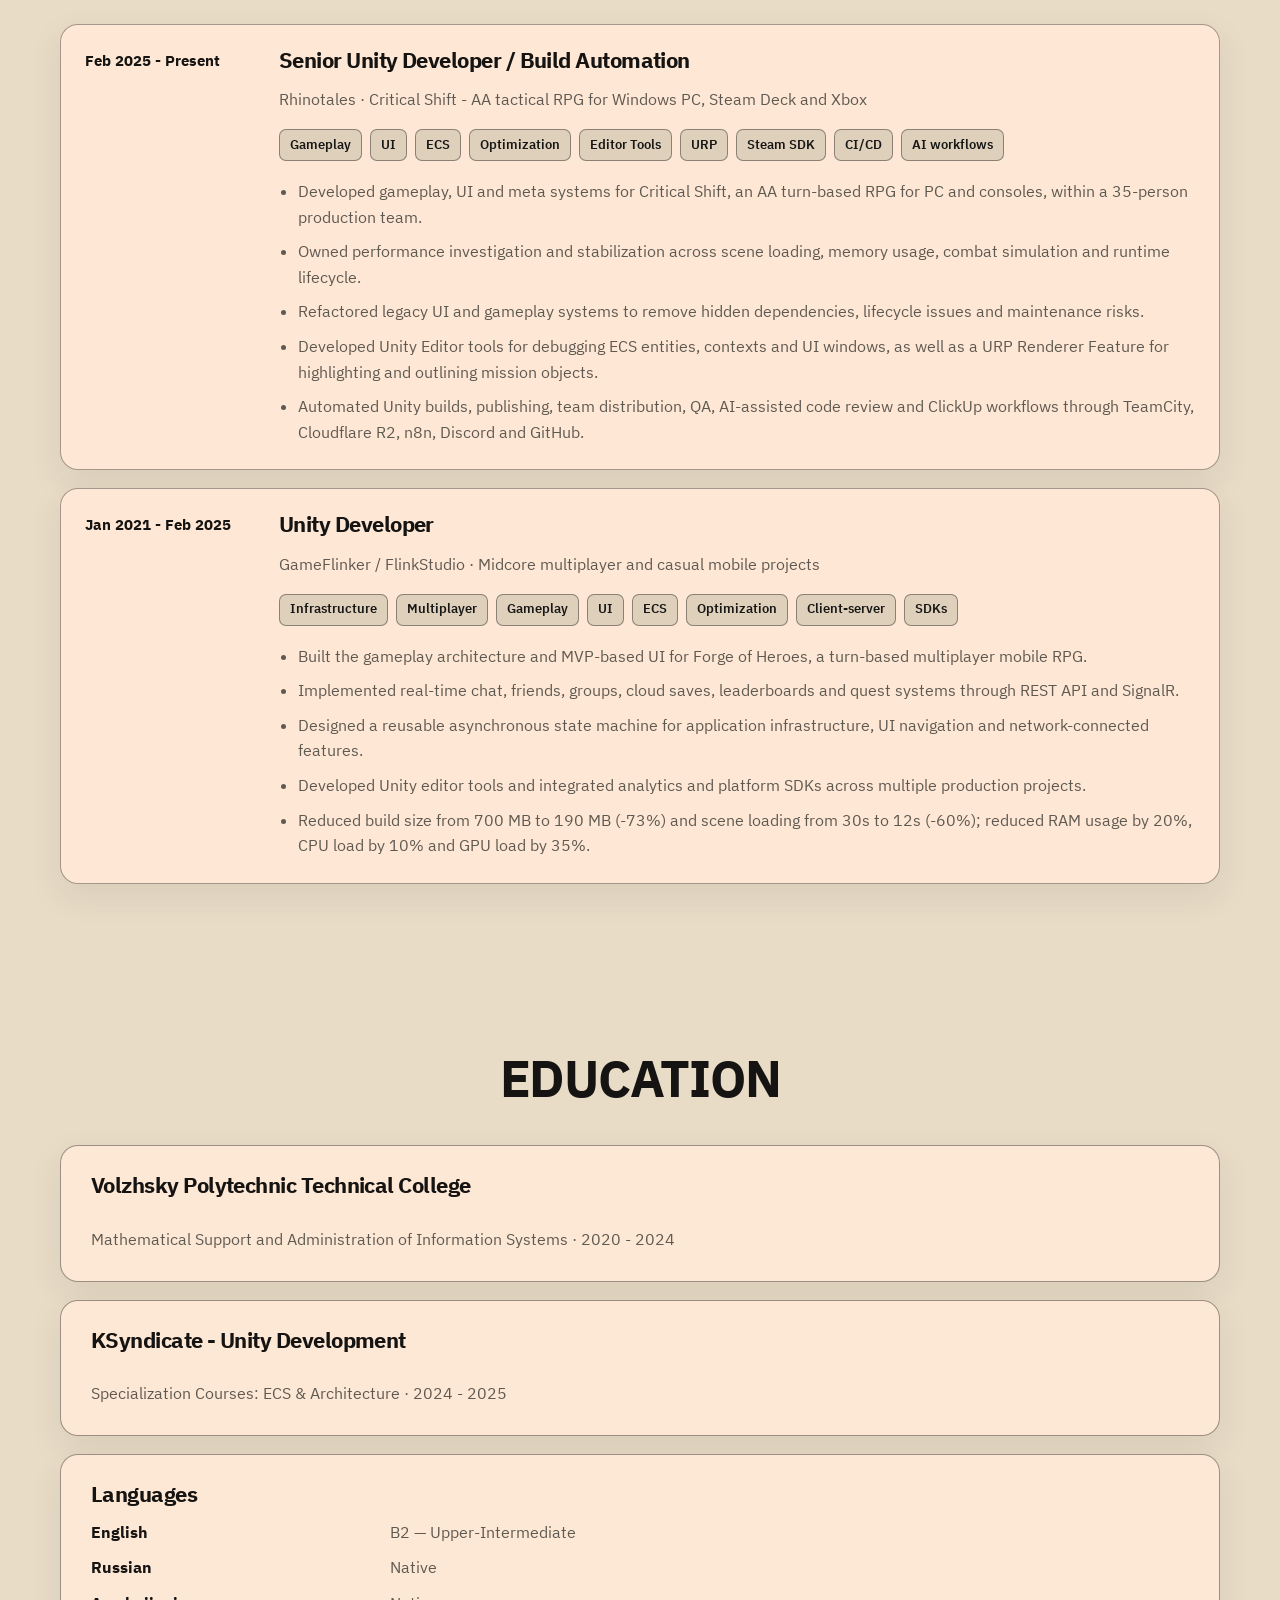
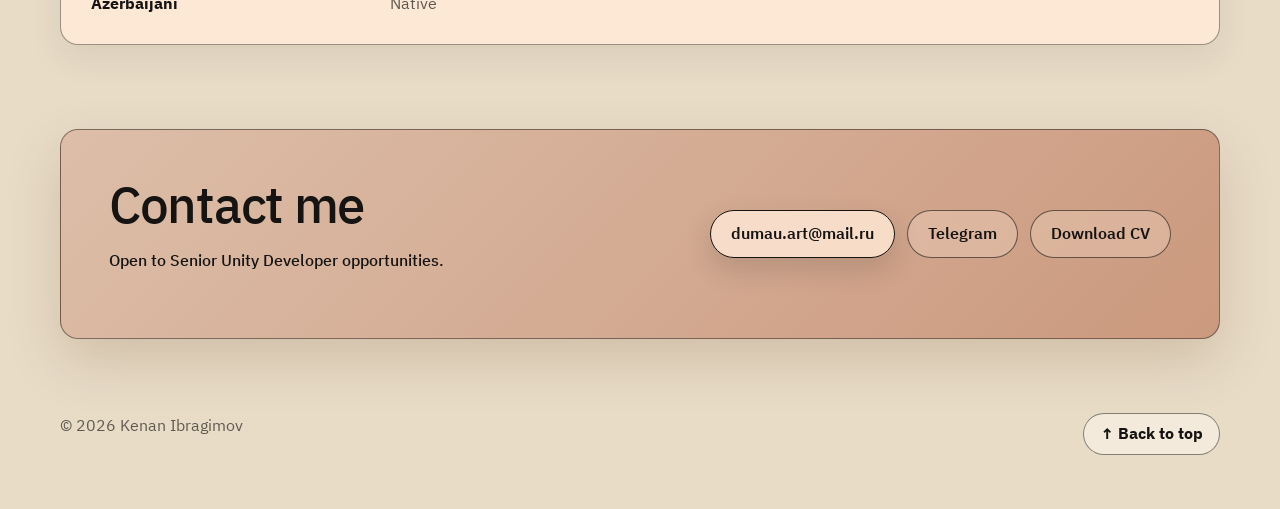
==== commit ea813b86: "Portfolio: Remove large background circles" ====
--- a/index.html
+++ b/index.html
@@ -26,7 +26,7 @@
   <script>document.documentElement.classList.add('motion-ready');</script>
   <link rel="stylesheet" href="assets/styles.css?v=68" />
   <link rel="stylesheet" href="previews/achievement-concept.css?v=7" />
-  <link rel="stylesheet" href="previews/beige-prototype.css?v=56" />
+  <link rel="stylesheet" href="previews/beige-prototype.css?v=57" />
   <script>
     const previewTheme = new URLSearchParams(window.location.search).get('theme');
     if (previewTheme === 'gamedev') {
@@ -87,7 +87,7 @@
           Senior Unity Developer with 5+ years of commercial experience building gameplay architecture, multiplayer and UI/meta systems, performance tooling and build automation for PC, console and mobile games.
         </p>
         <div class="hero-actions">
-          <a class="button primary" href="Kenan_Ibragimov_Unity_Developer.pdf?v=10" download data-i18n="hero.pdfCta">Download CV</a>
+          <a class="button primary" href="Kenan_Ibragimov_Unity_Developer.pdf?v=11" download data-i18n="hero.pdfCta">Download CV</a>
           <a class="button ghost" href="#cases" data-i18n="hero.casesCta">View achievements</a>
         </div>
         <div class="hero-links" data-i18n-aria-label="aria.contactLinks" aria-label="Contact links">
@@ -466,7 +466,7 @@
       <div class="contact-actions">
         <a class="button primary" href="mailto:dumau.art@mail.ru">dumau.art@mail.ru</a>
         <a class="button ghost" href="https://t.me/dumrotation" target="_blank" rel="noreferrer">Telegram</a>
-        <a class="button ghost" href="Kenan_Ibragimov_Unity_Developer.pdf?v=10" download data-i18n="hero.pdfCta">Download CV - EN</a>
+        <a class="button ghost" href="Kenan_Ibragimov_Unity_Developer.pdf?v=11" download data-i18n="hero.pdfCta">Download CV - EN</a>
       </div>
     </section>
   </main>
--- a/previews/beige-prototype.css
+++ b/previews/beige-prototype.css
@@ -22,11 +22,7 @@
 .theme-beige-prototype body {
   display: flow-root;
   color: var(--text);
-  background:
-    radial-gradient(circle at 5% 10%, rgba(192, 142, 58, 0.54), transparent 23rem),
-    radial-gradient(circle at 95% 20%, rgba(139, 157, 131, 0.52), transparent 27rem),
-    radial-gradient(circle at 14% 76%, rgba(198, 107, 61, 0.4), transparent 25rem),
-    #E8DCC7;
+  background: #E8DCC7;
 }
 
 .theme-beige-prototype .ambient-background {
@@ -755,11 +751,7 @@
   }
 
   .theme-beige-prototype body {
-    background:
-      radial-gradient(circle at 5% 10%, rgba(192, 142, 58, 0.54), transparent 23rem),
-      radial-gradient(circle at 95% 20%, rgba(139, 157, 131, 0.52), transparent 27rem),
-      radial-gradient(circle at 14% 76%, rgba(198, 107, 61, 0.4), transparent 25rem),
-      #E8DCC7;
+    background: #E8DCC7;
   }
 
   .theme-beige-prototype .ambient-background,
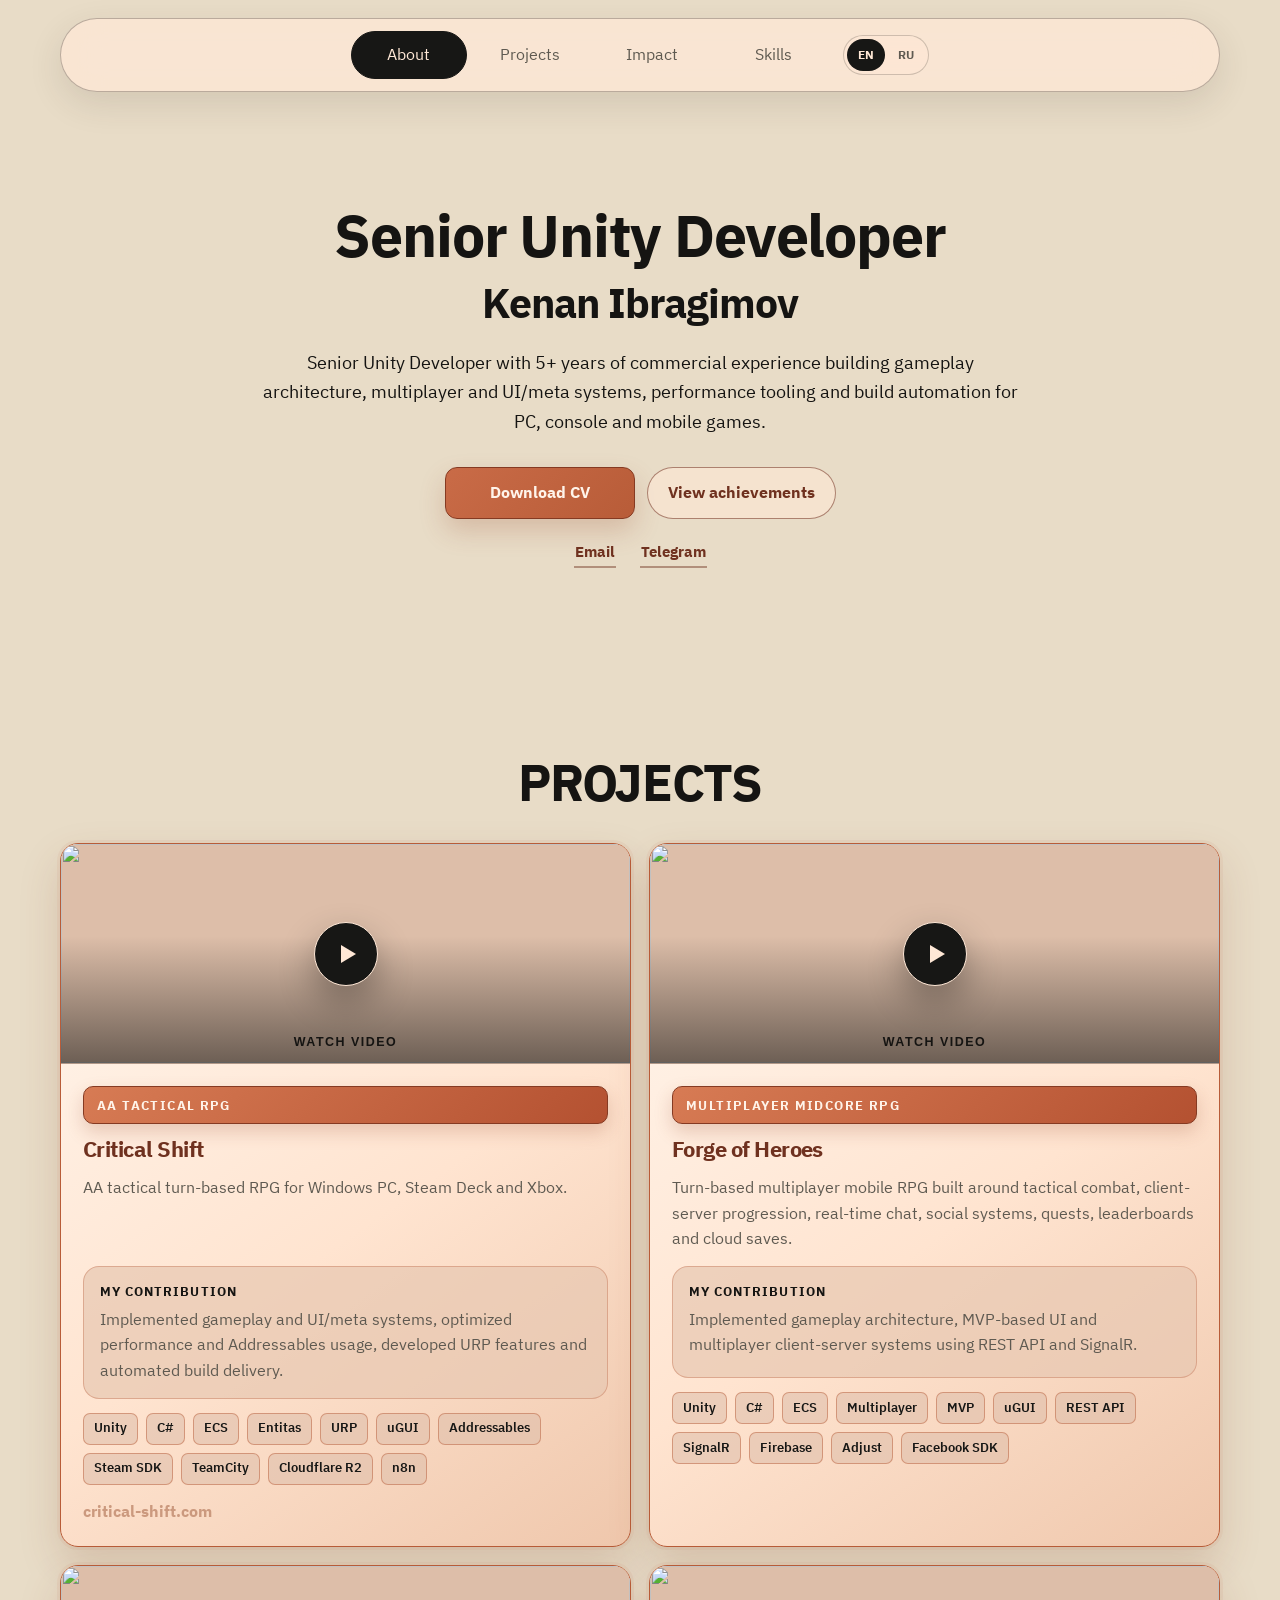
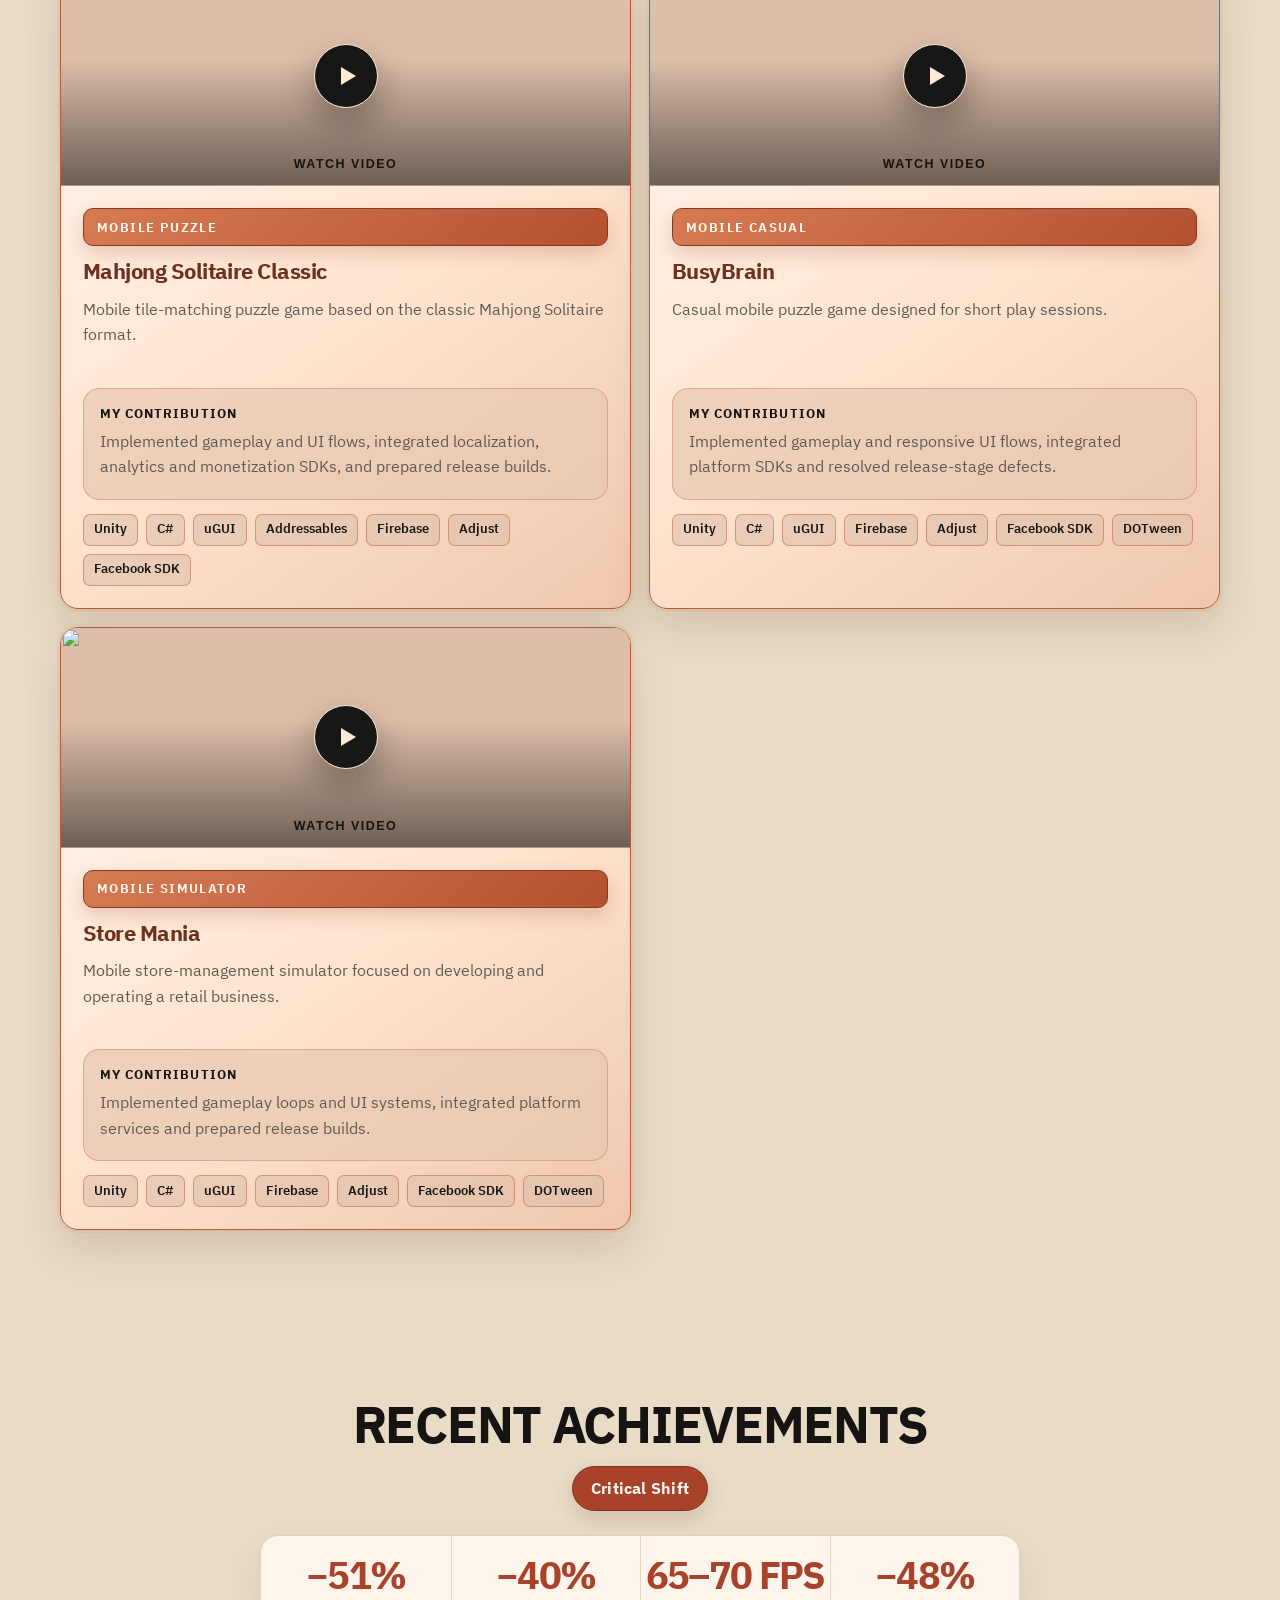
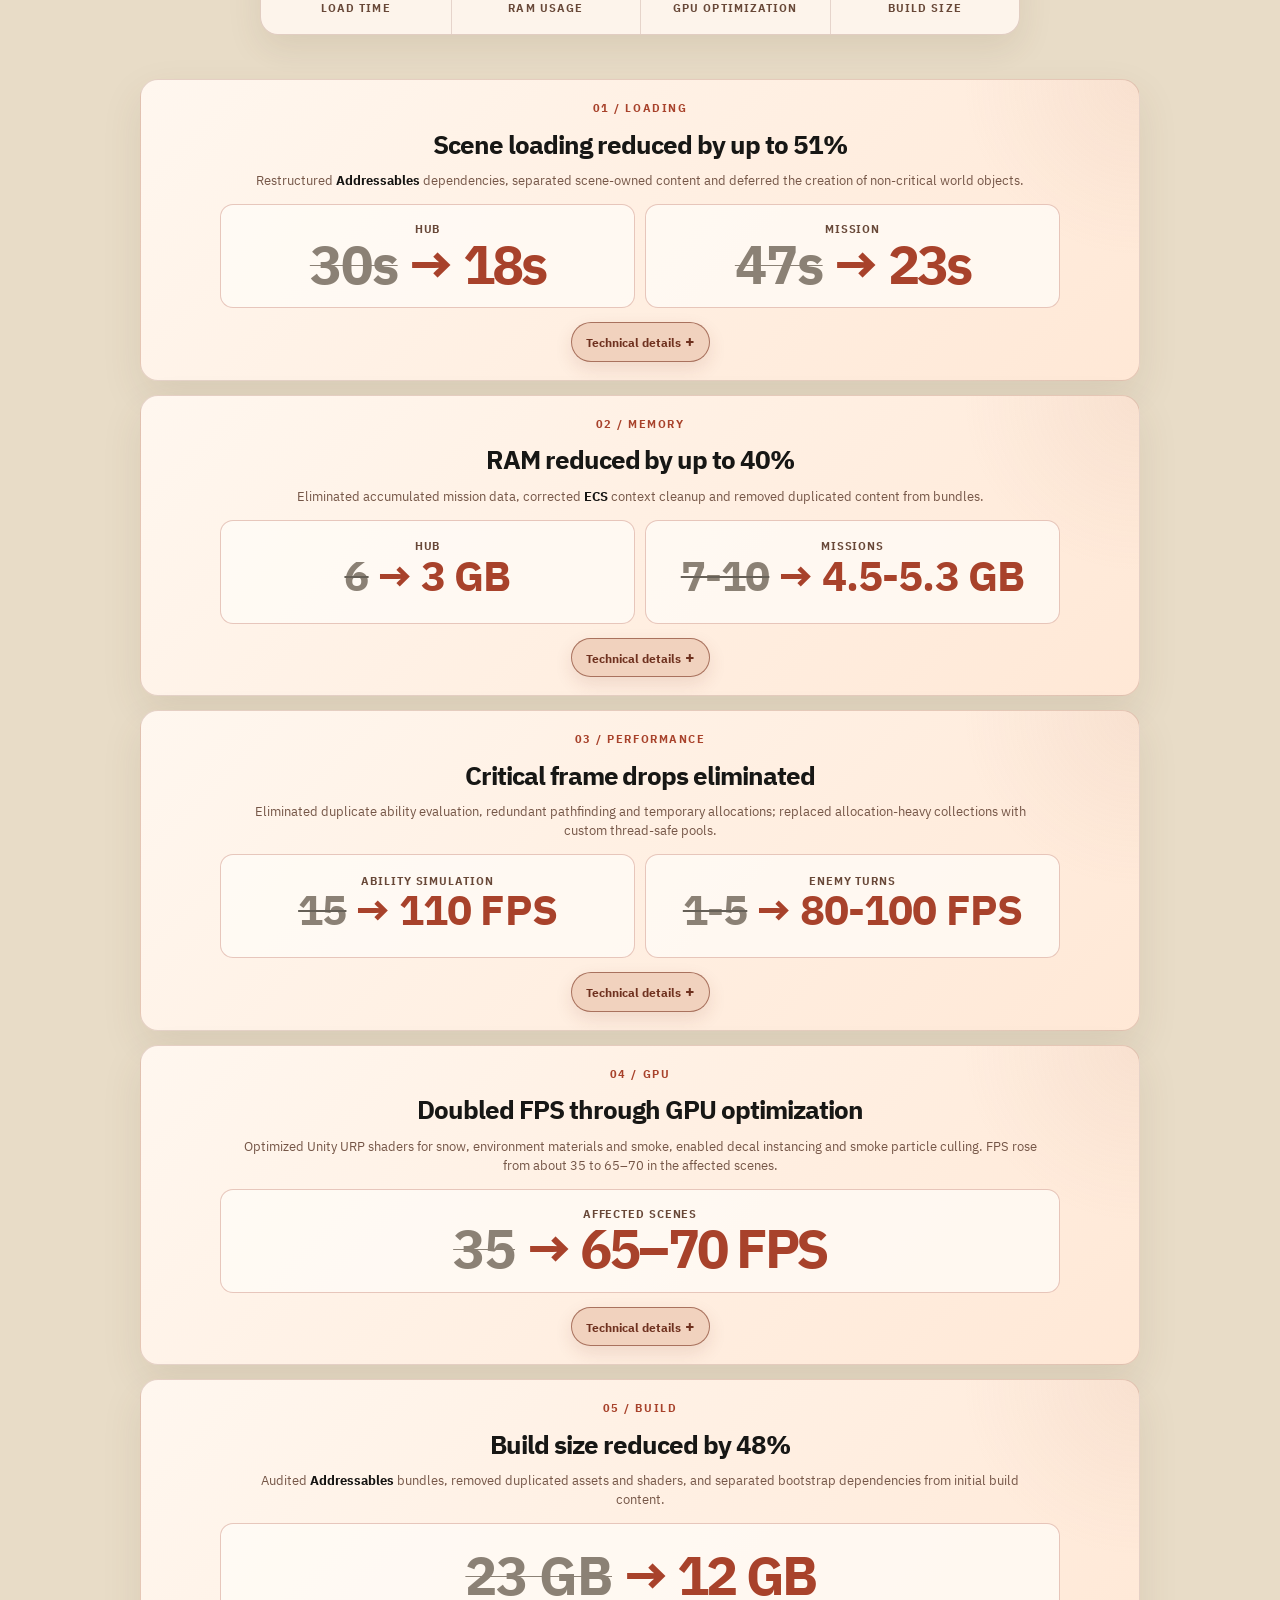
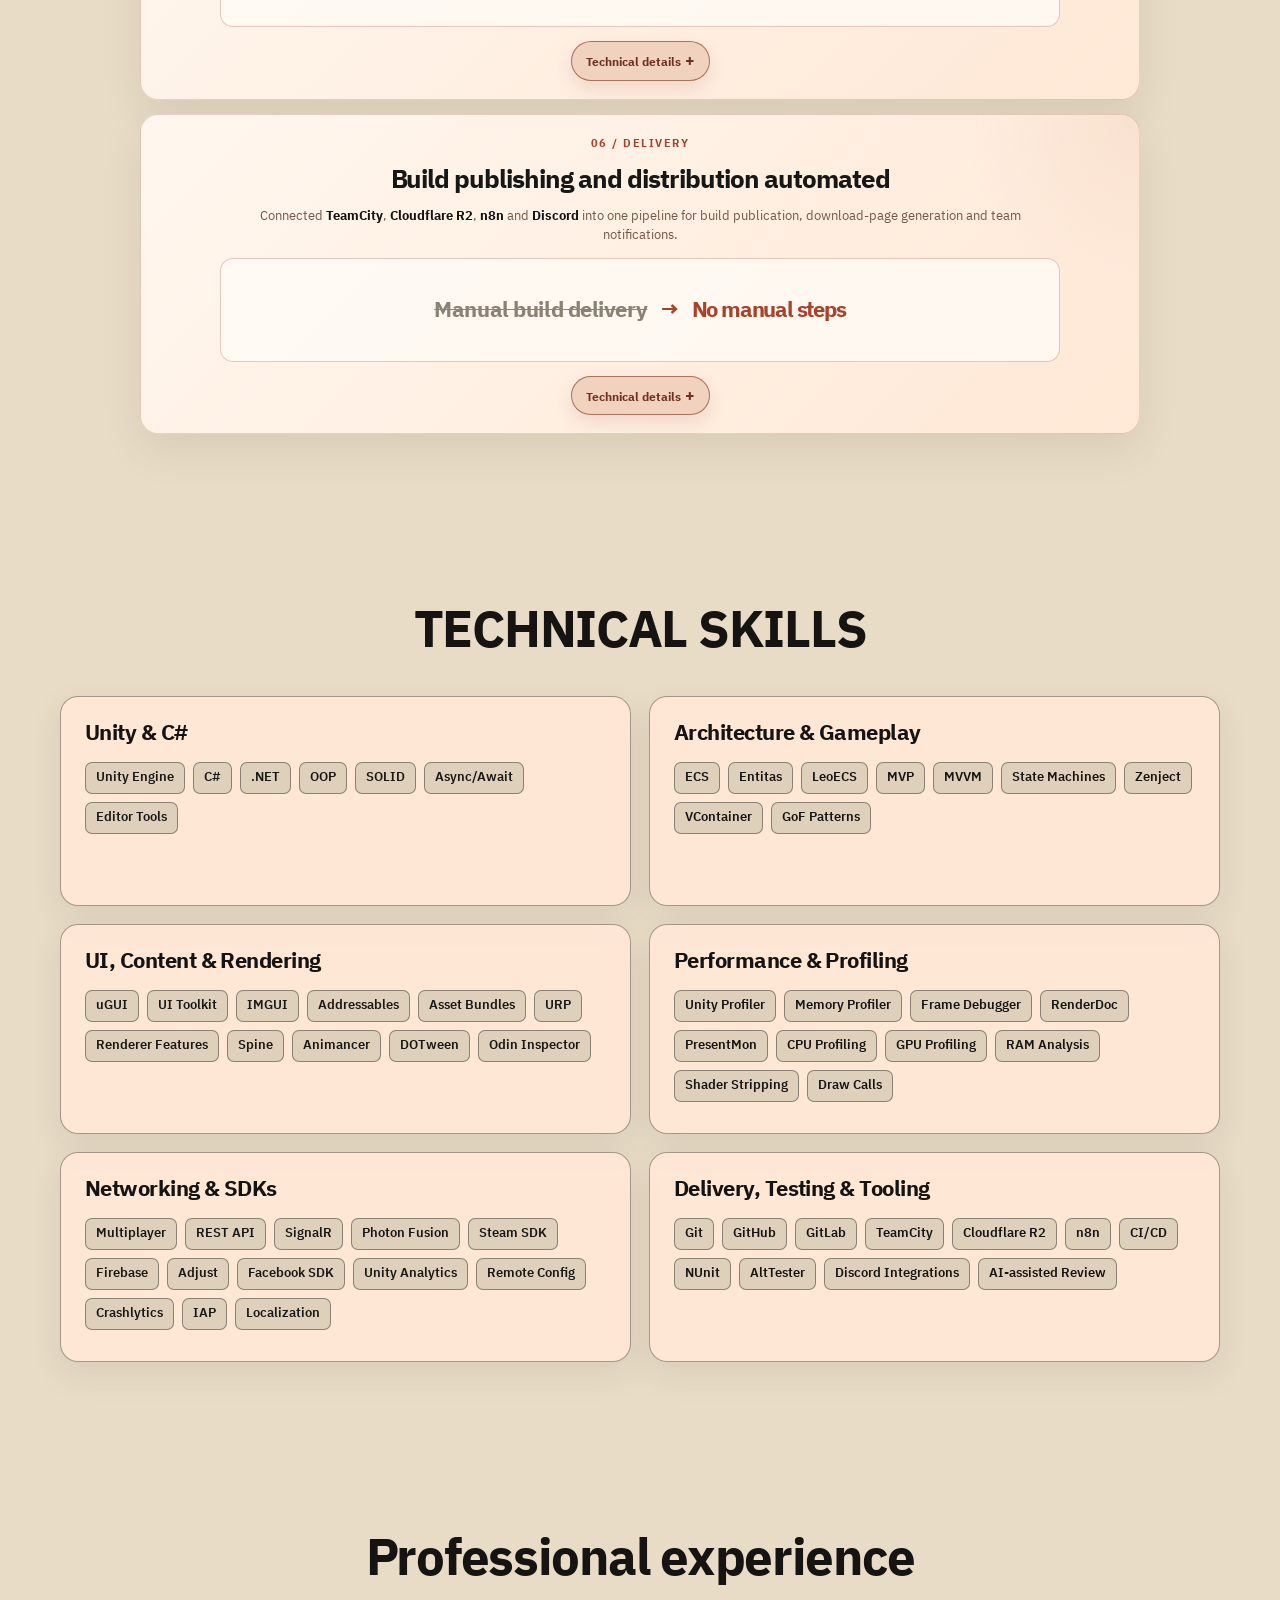
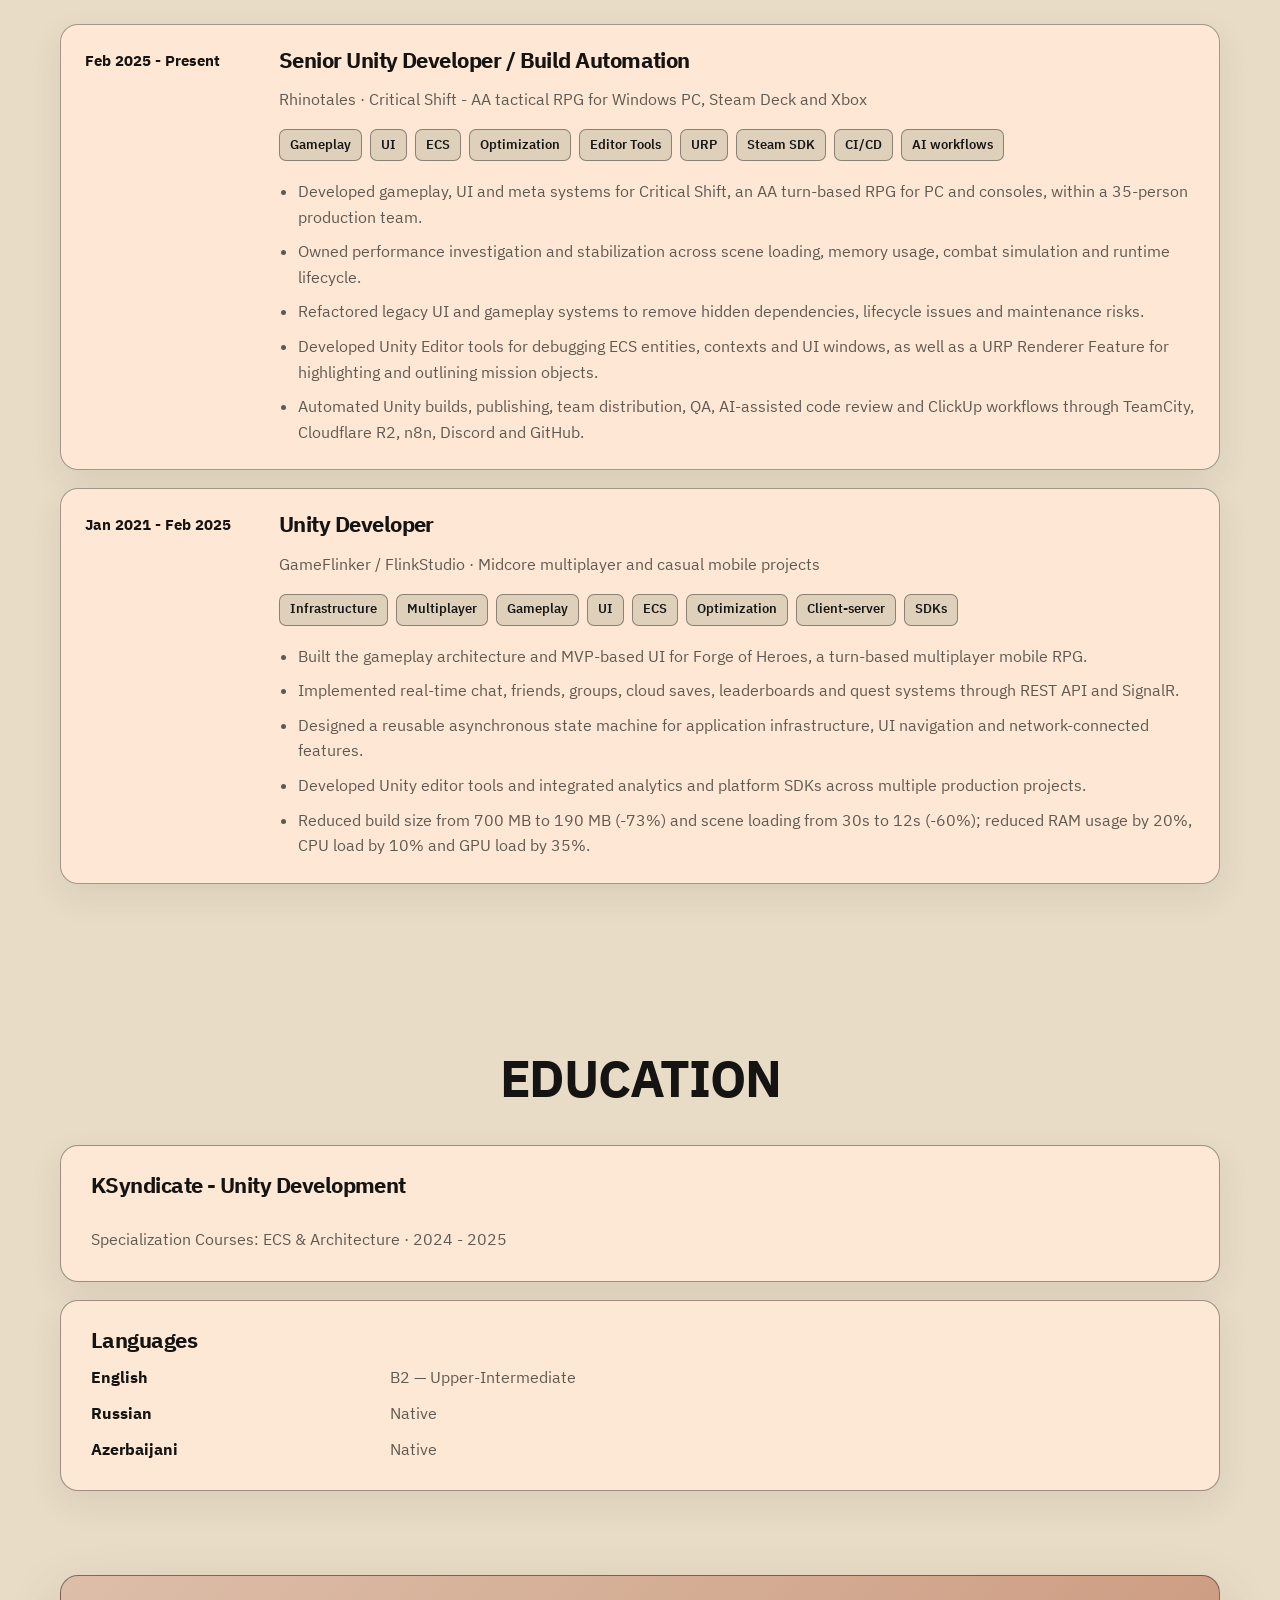
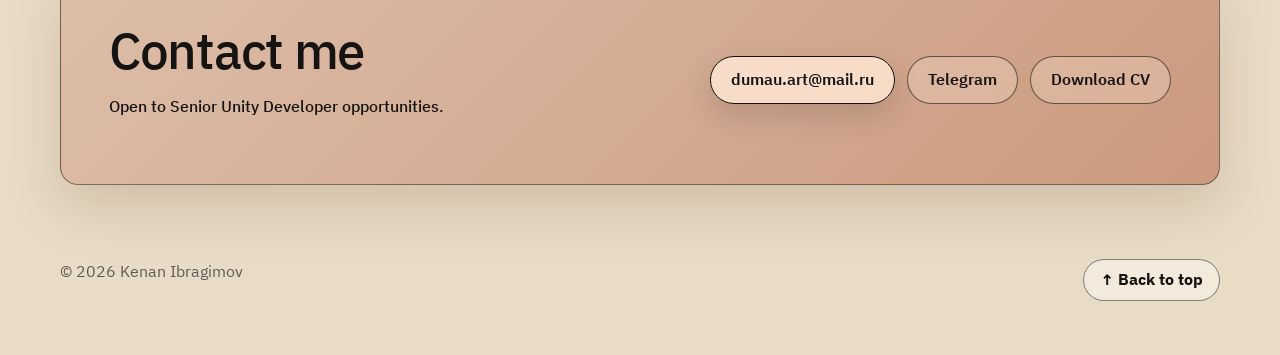
==== commit 86c923a7: "Portfolio: Remove college details and use English skill names" ====
--- a/index.html
+++ b/index.html
@@ -440,10 +440,6 @@
       </div>
       <div class="education-grid">
         <article class="entrance-flow">
-          <h3 data-i18n="education.collegeTitle">Volzhsky Polytechnic Technical College</h3>
-          <p data-i18n="education.collegeText">Mathematical Support and Administration of Information Systems · 2020 - 2024</p>
-        </article>
-        <article class="entrance-flow">
           <h3 data-i18n="education.ksTitle">KSyndicate - Unity Development</h3>
           <p data-i18n="education.ksText">Specialization Courses: ECS & Architecture · 2024 - 2025</p>
         </article>
@@ -477,6 +473,6 @@
   </footer>
 
   <script src="previews/achievement-concept.js?v=7"></script>
-  <script src="assets/script.js?v=102"></script>
+  <script src="assets/script.js?v=103"></script>
 </body>
 </html>
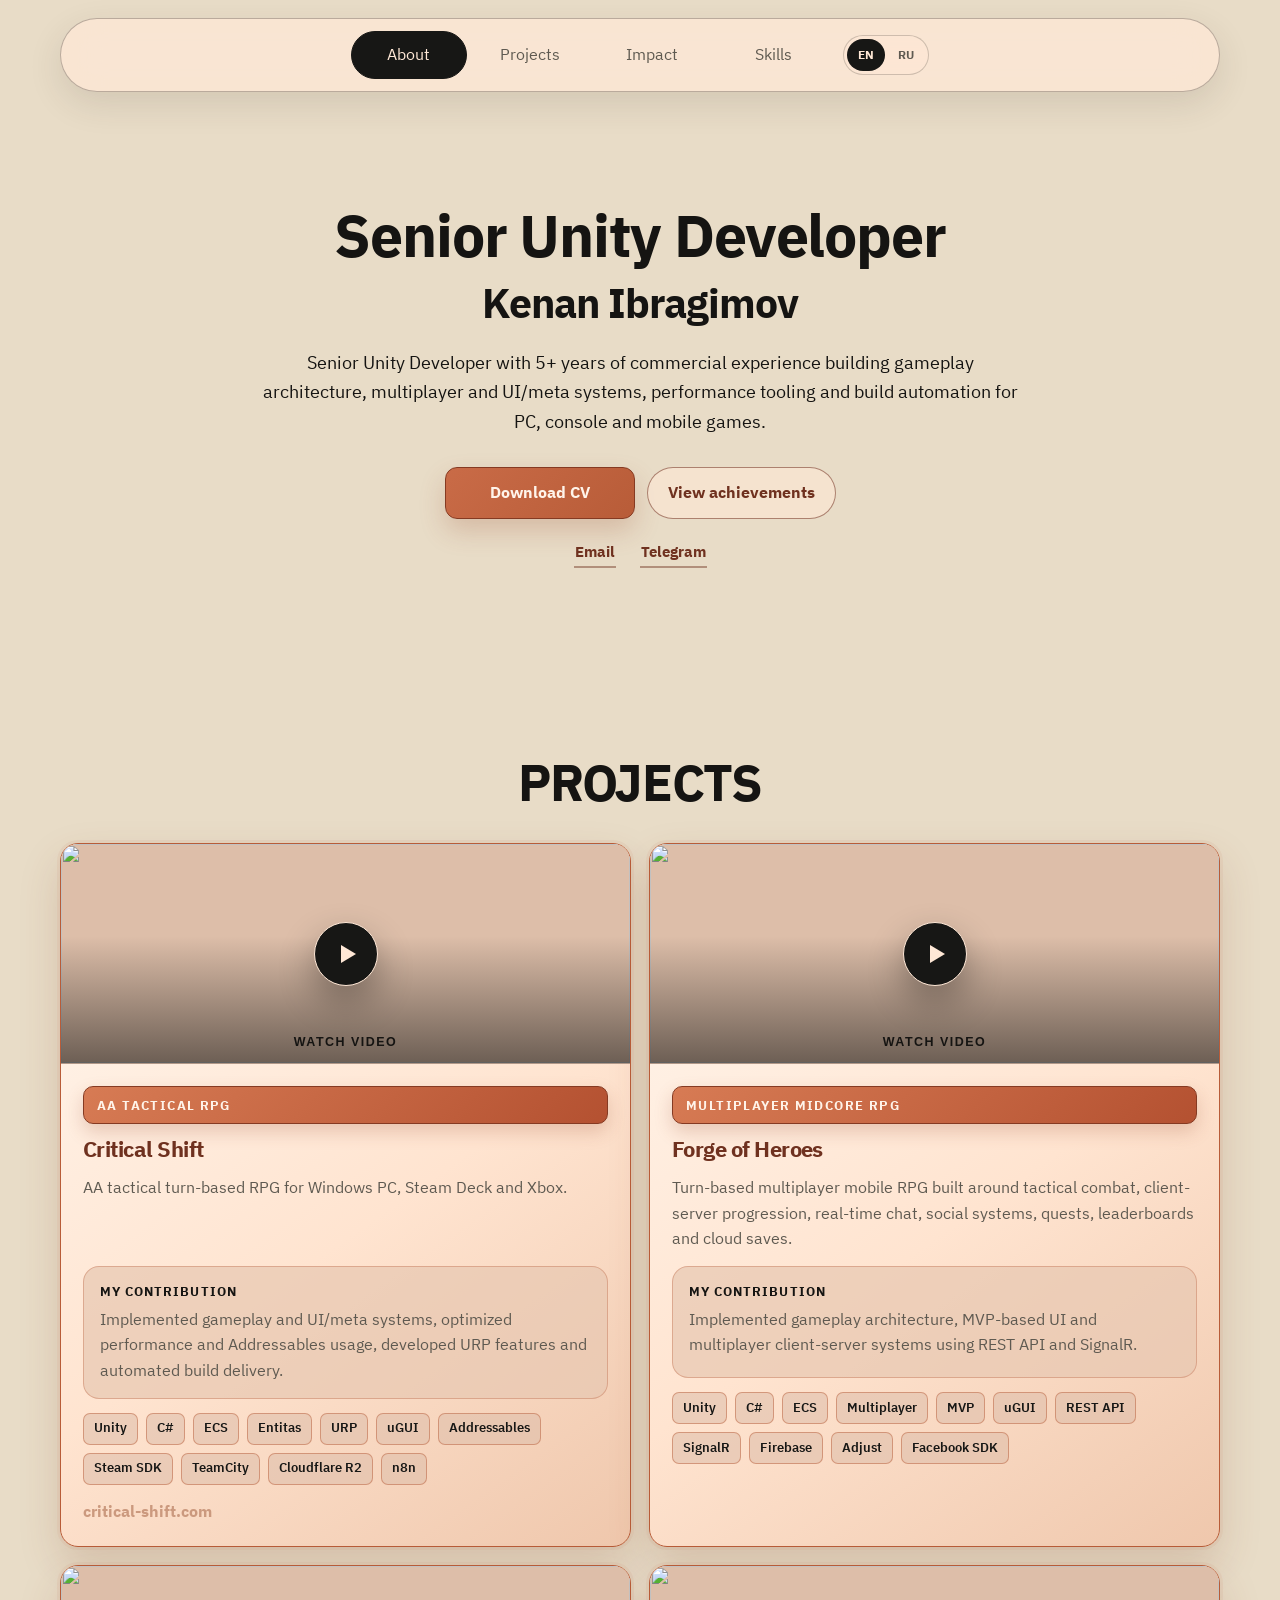
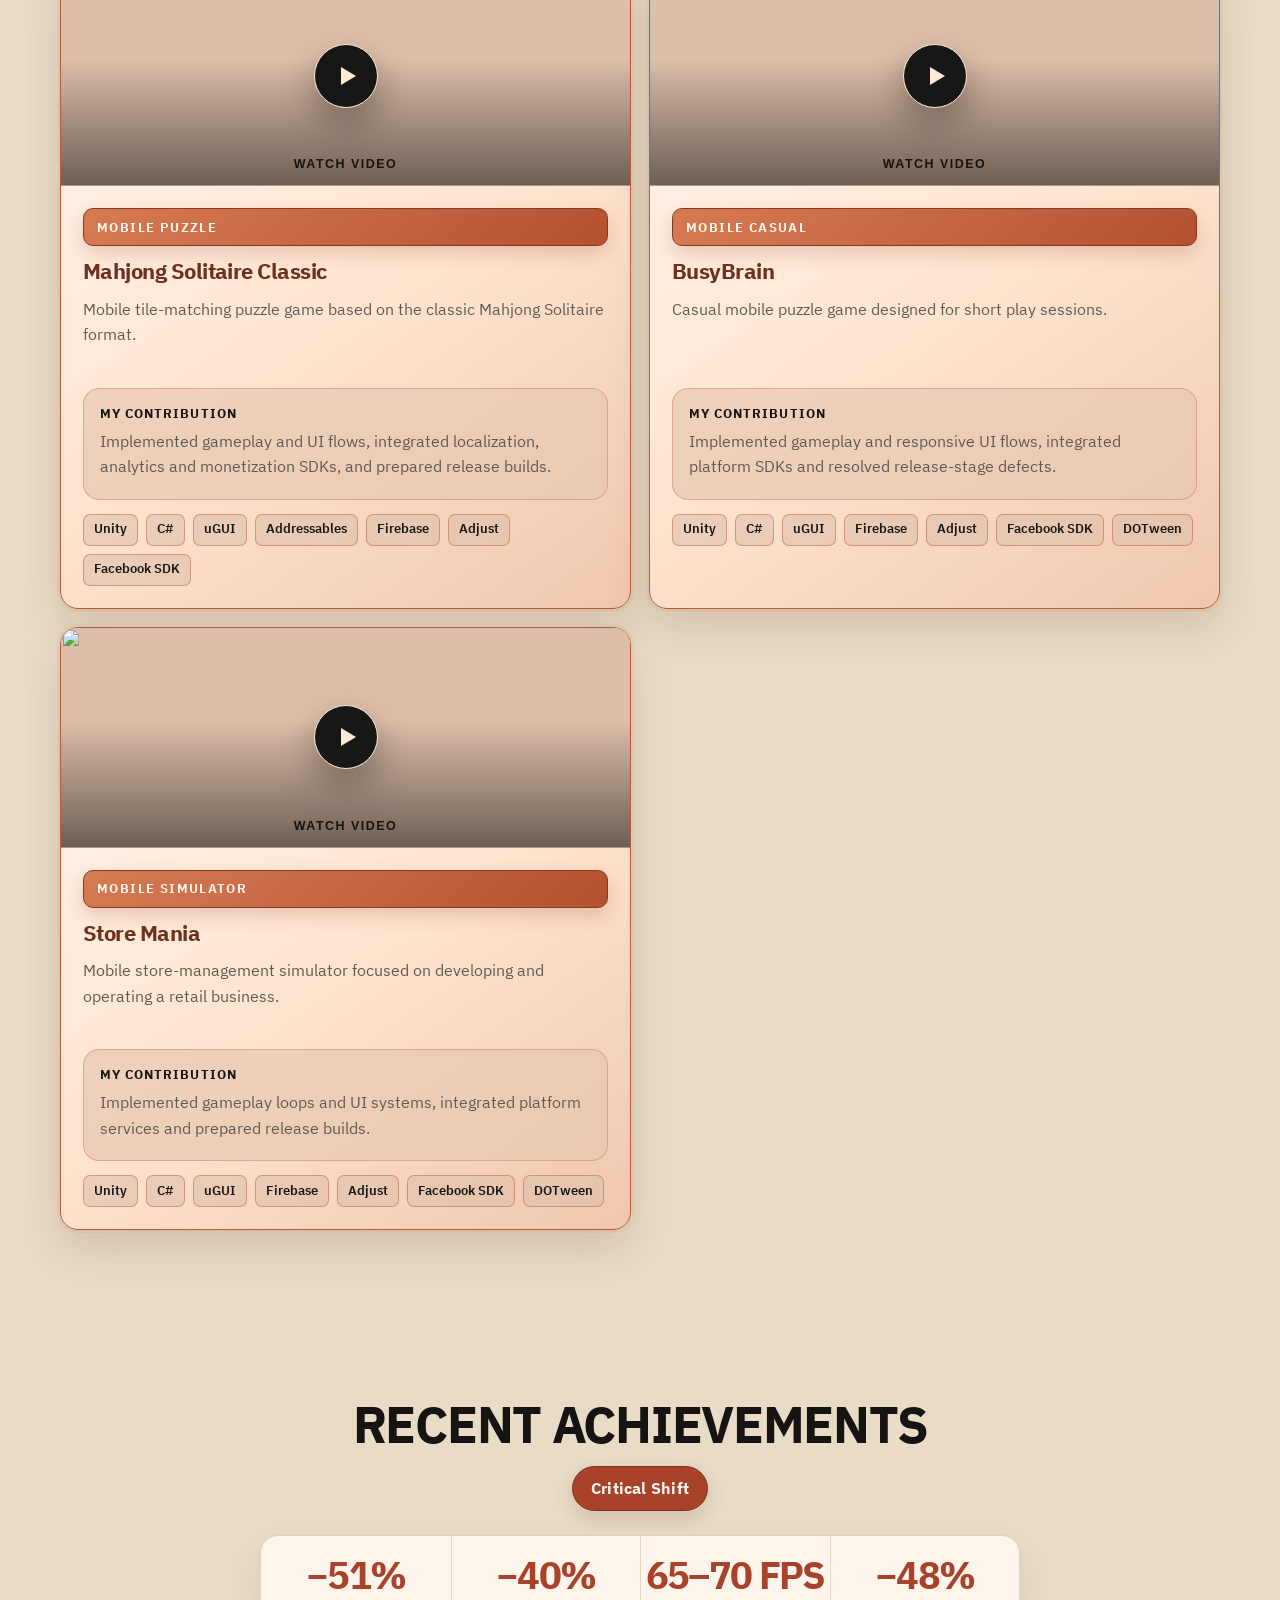
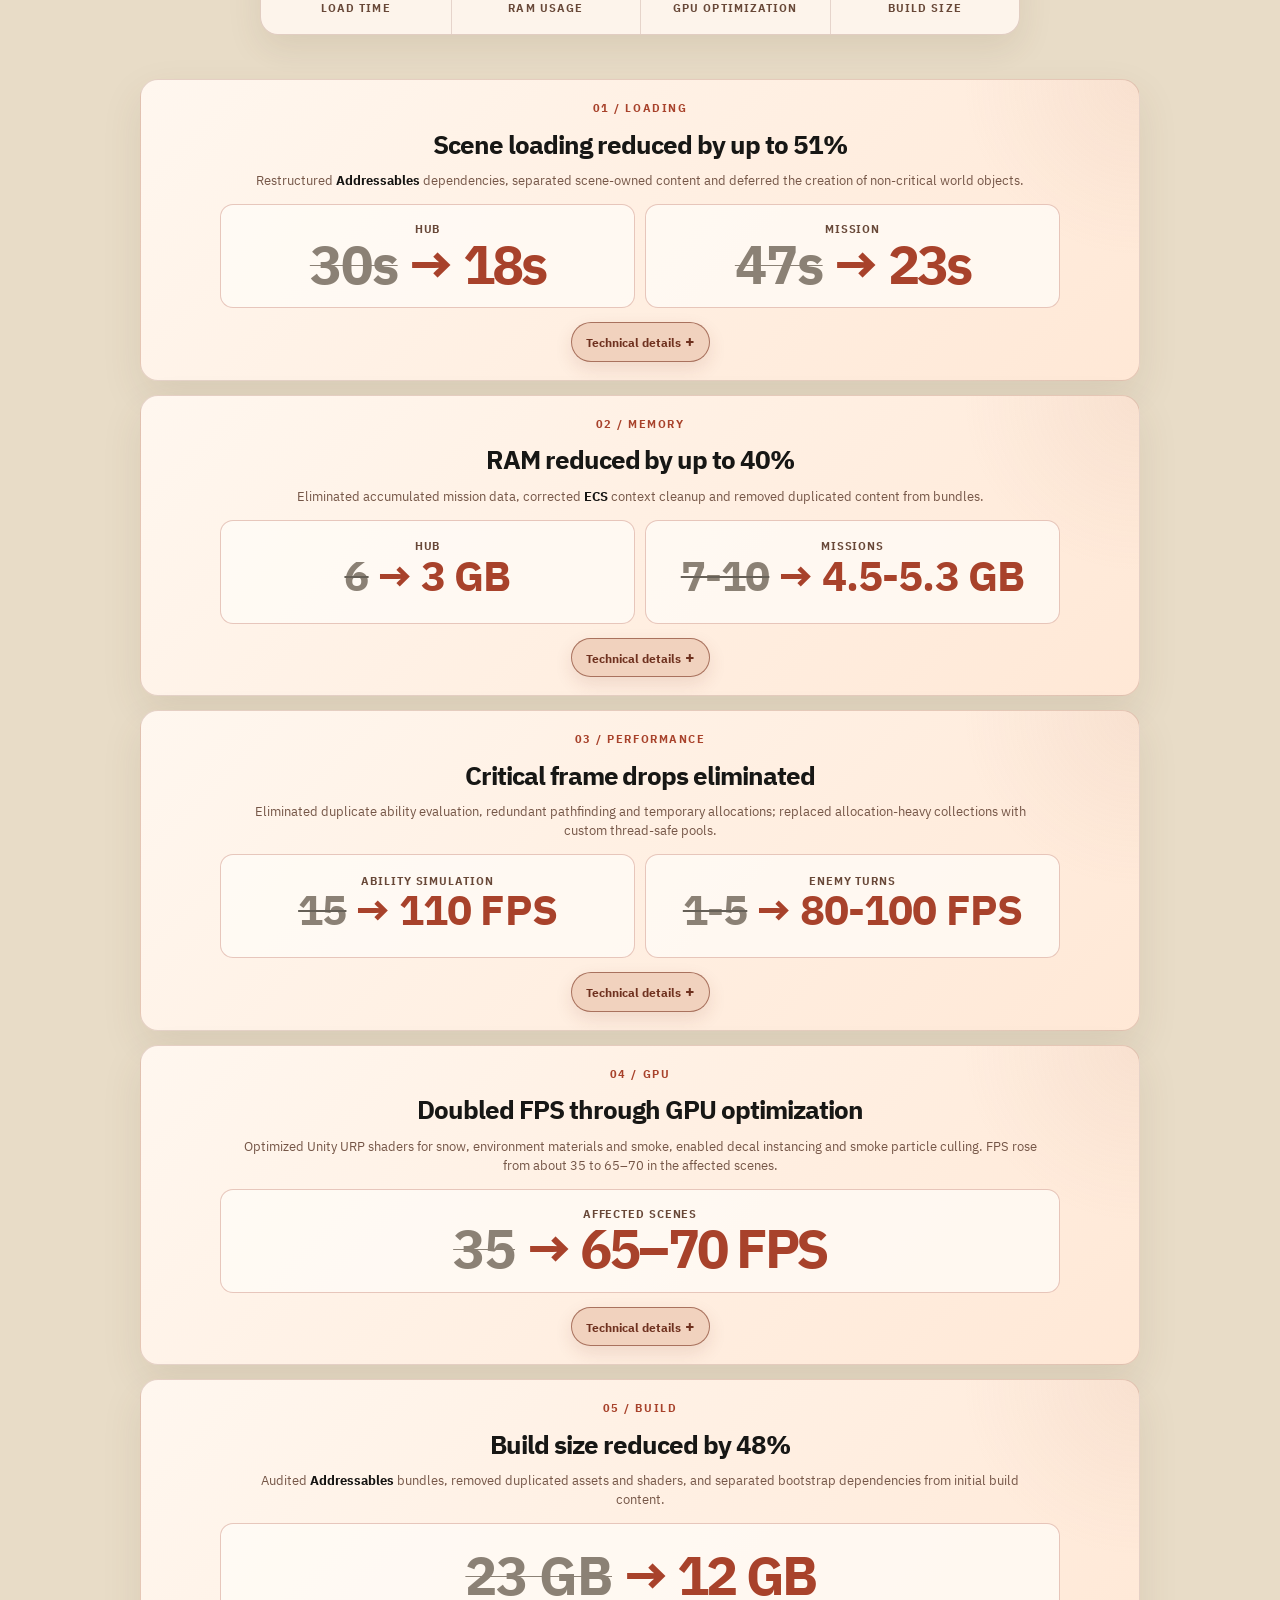
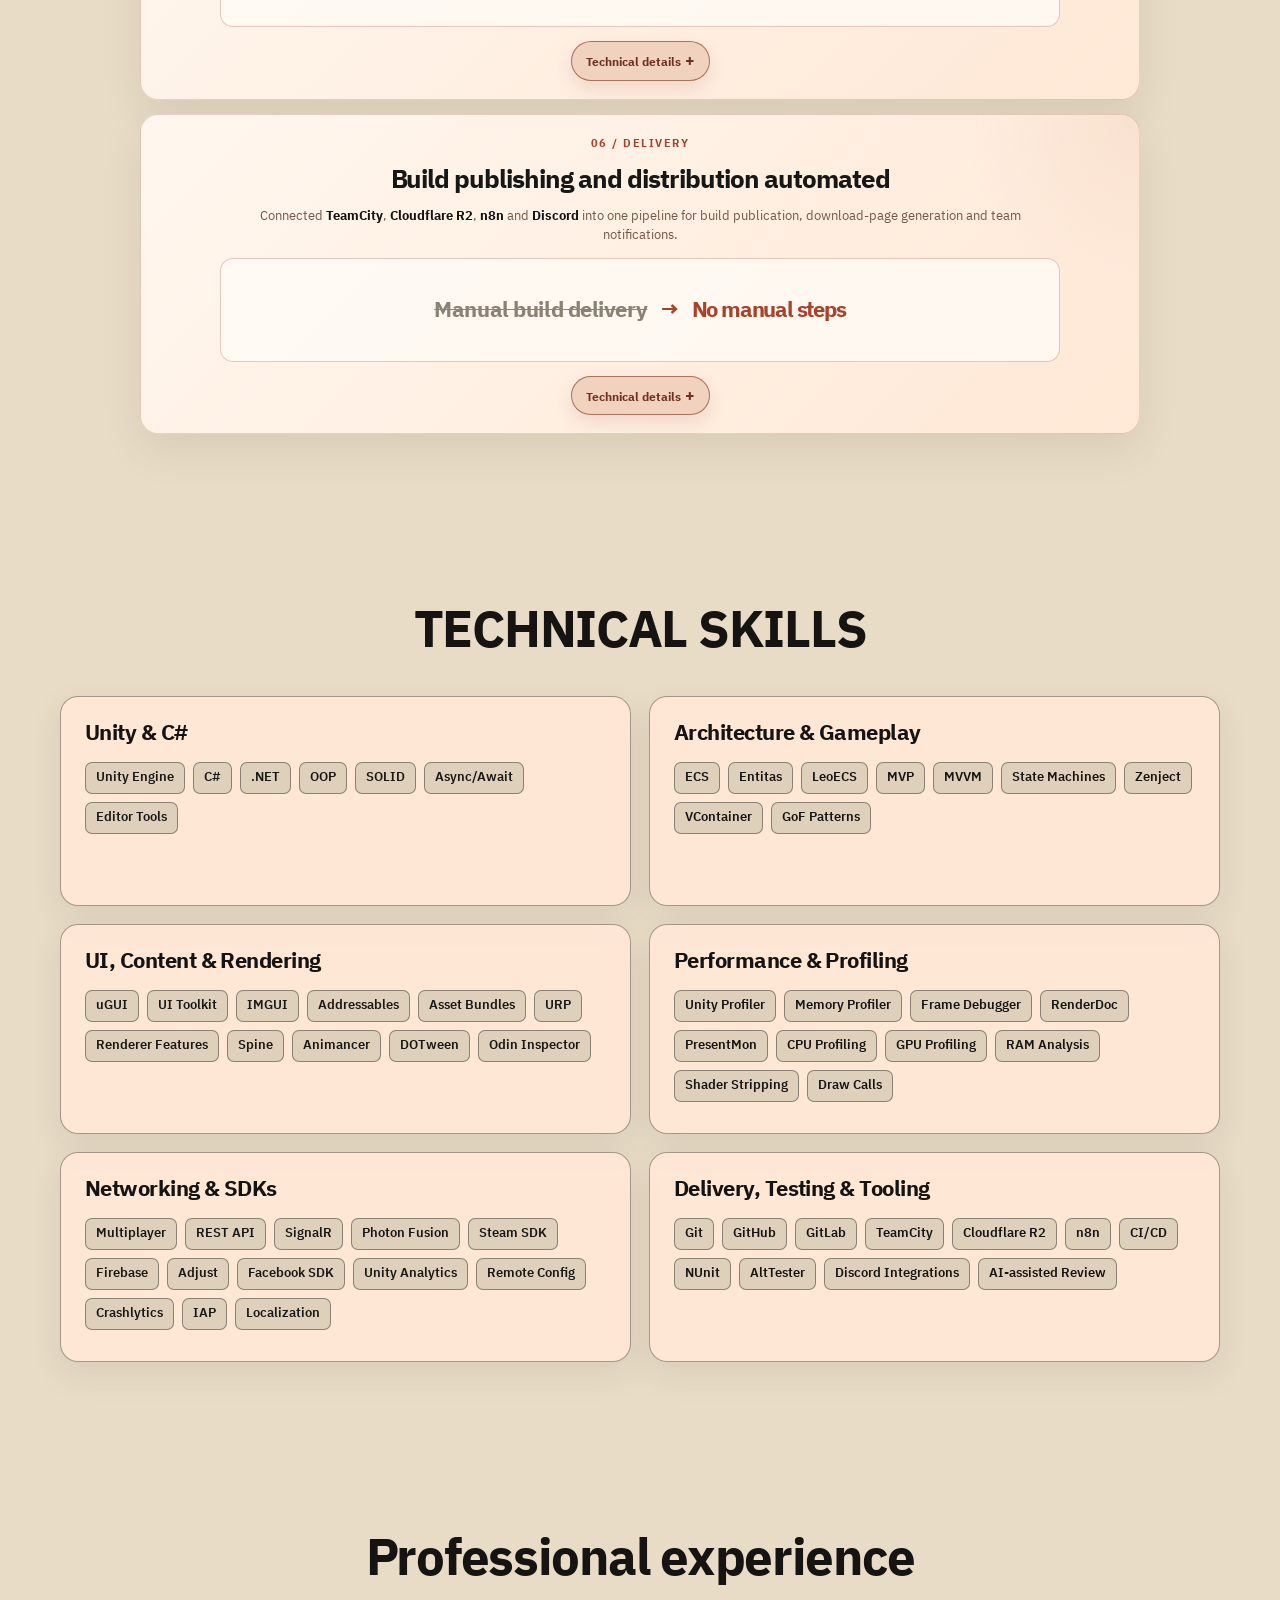
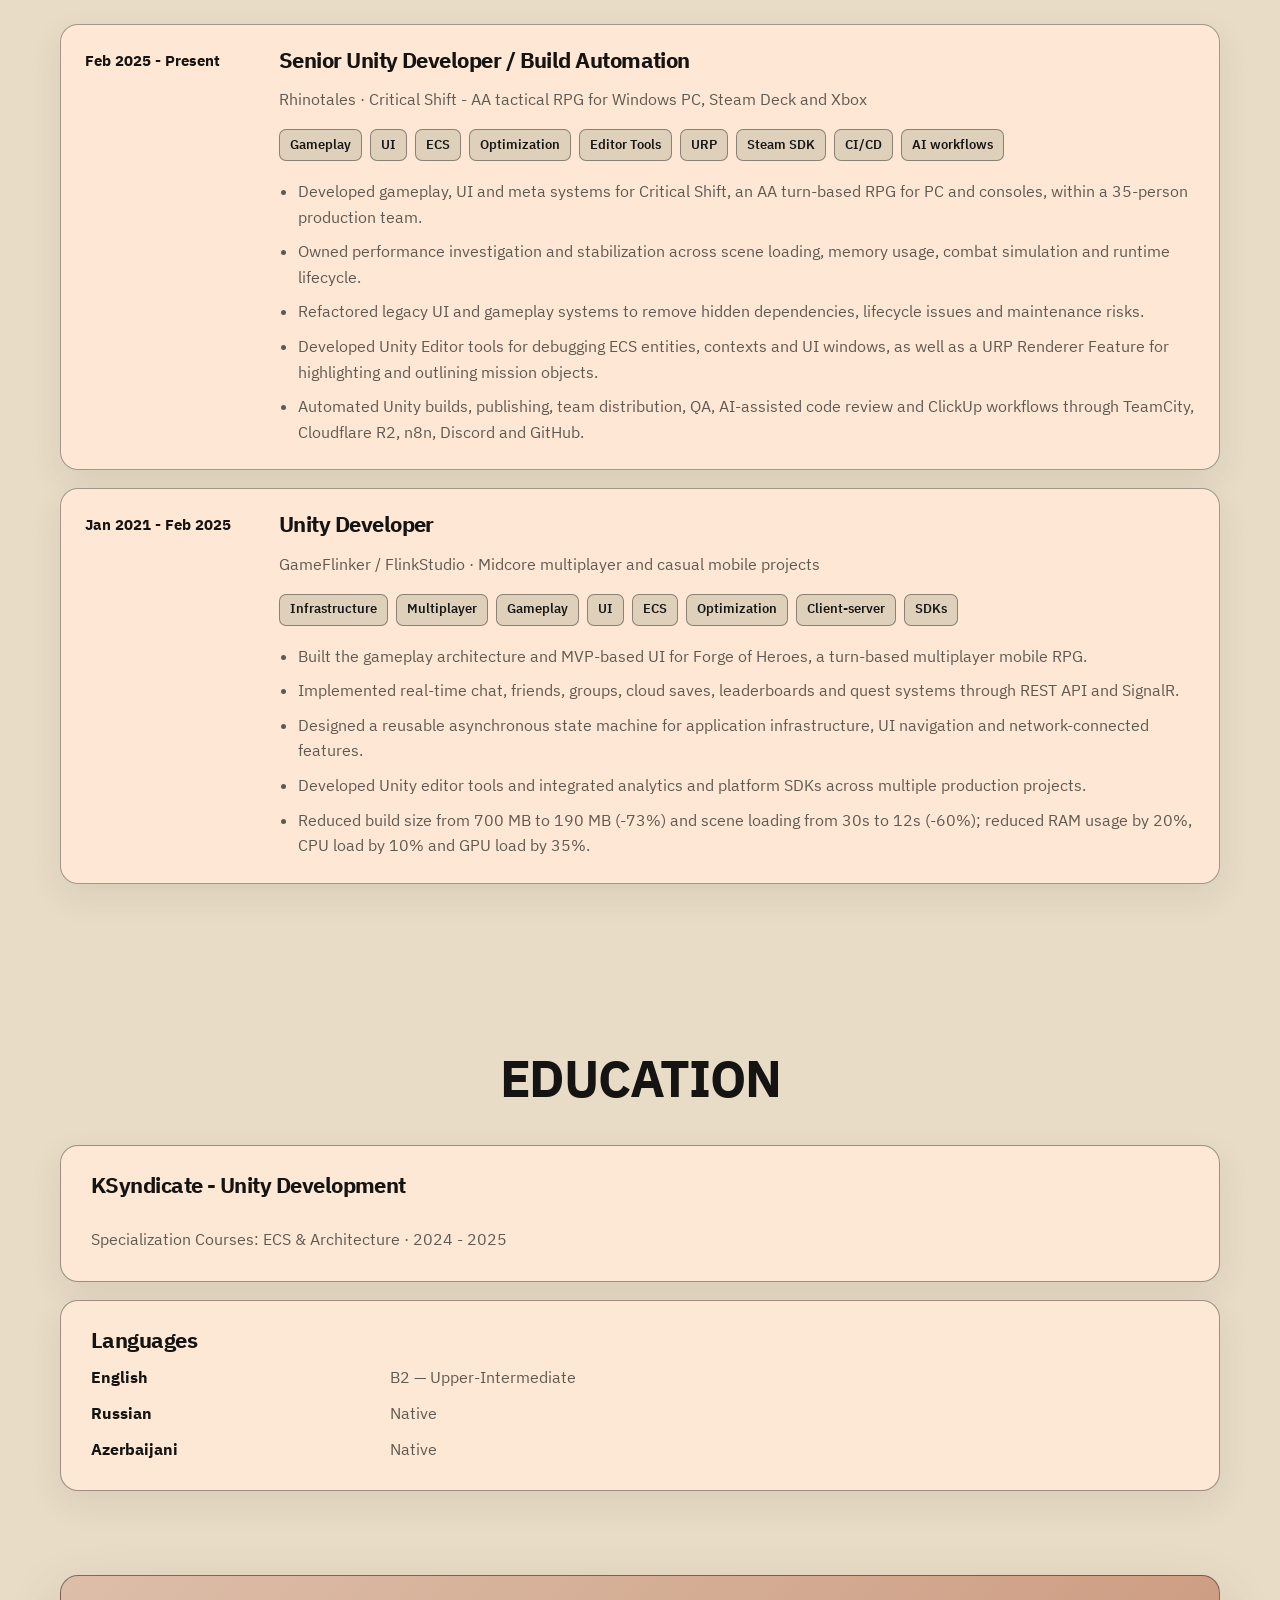
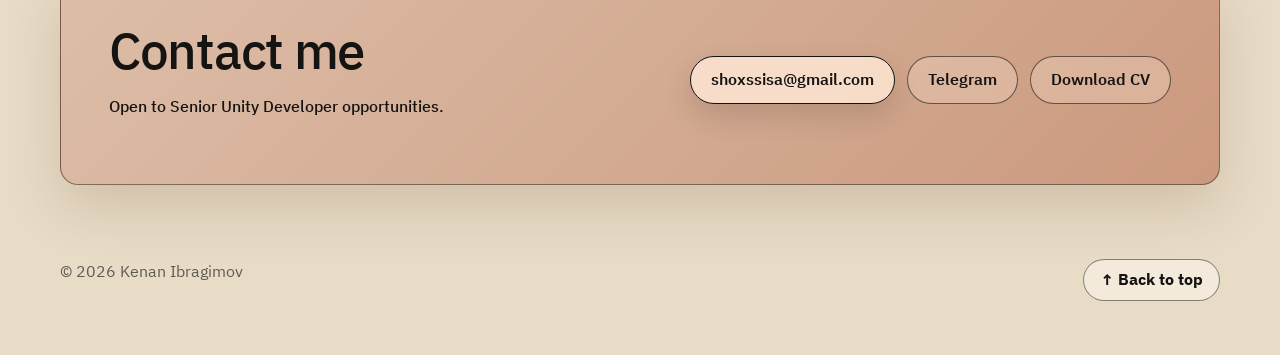
==== commit f568296a: "Portfolio: Update contact email" ====
--- a/index.html
+++ b/index.html
@@ -41,9 +41,9 @@
       "name": "Kenan Ibragimov",
       "url": "https://shipzz.github.io/",
       "jobTitle": "Senior Unity Developer",
-      "email": "mailto:dumau.art@mail.ru",
+      "email": "mailto:shoxssisa@gmail.com",
       "sameAs": [
-        "https://t.me/dumrotation"
+        "https://t.me/kenanIbragimov"
       ],
       "knowsAbout": [
         "Unity",
@@ -91,8 +91,8 @@
           <a class="button ghost" href="#cases" data-i18n="hero.casesCta">View achievements</a>
         </div>
         <div class="hero-links" data-i18n-aria-label="aria.contactLinks" aria-label="Contact links">
-          <a href="mailto:dumau.art@mail.ru" data-i18n="hero.emailCta">Email</a>
-          <a href="https://t.me/dumrotation" target="_blank" rel="noreferrer">Telegram</a>
+          <a href="mailto:shoxssisa@gmail.com" data-i18n="hero.emailCta">Email</a>
+          <a href="https://t.me/kenanIbragimov" target="_blank" rel="noreferrer">Telegram</a>
         </div>
       </div>
     </section>
@@ -460,8 +460,8 @@
         <p class="muted" data-i18n="contact.text">Open to Senior Unity Developer opportunities.</p>
       </div>
       <div class="contact-actions">
-        <a class="button primary" href="mailto:dumau.art@mail.ru">dumau.art@mail.ru</a>
-        <a class="button ghost" href="https://t.me/dumrotation" target="_blank" rel="noreferrer">Telegram</a>
+        <a class="button primary" href="mailto:shoxssisa@gmail.com">shoxssisa@gmail.com</a>
+        <a class="button ghost" href="https://t.me/kenanIbragimov" target="_blank" rel="noreferrer">Telegram</a>
         <a class="button ghost" href="Kenan_Ibragimov_Unity_Developer.pdf?v=11" download data-i18n="hero.pdfCta">Download CV - EN</a>
       </div>
     </section>
